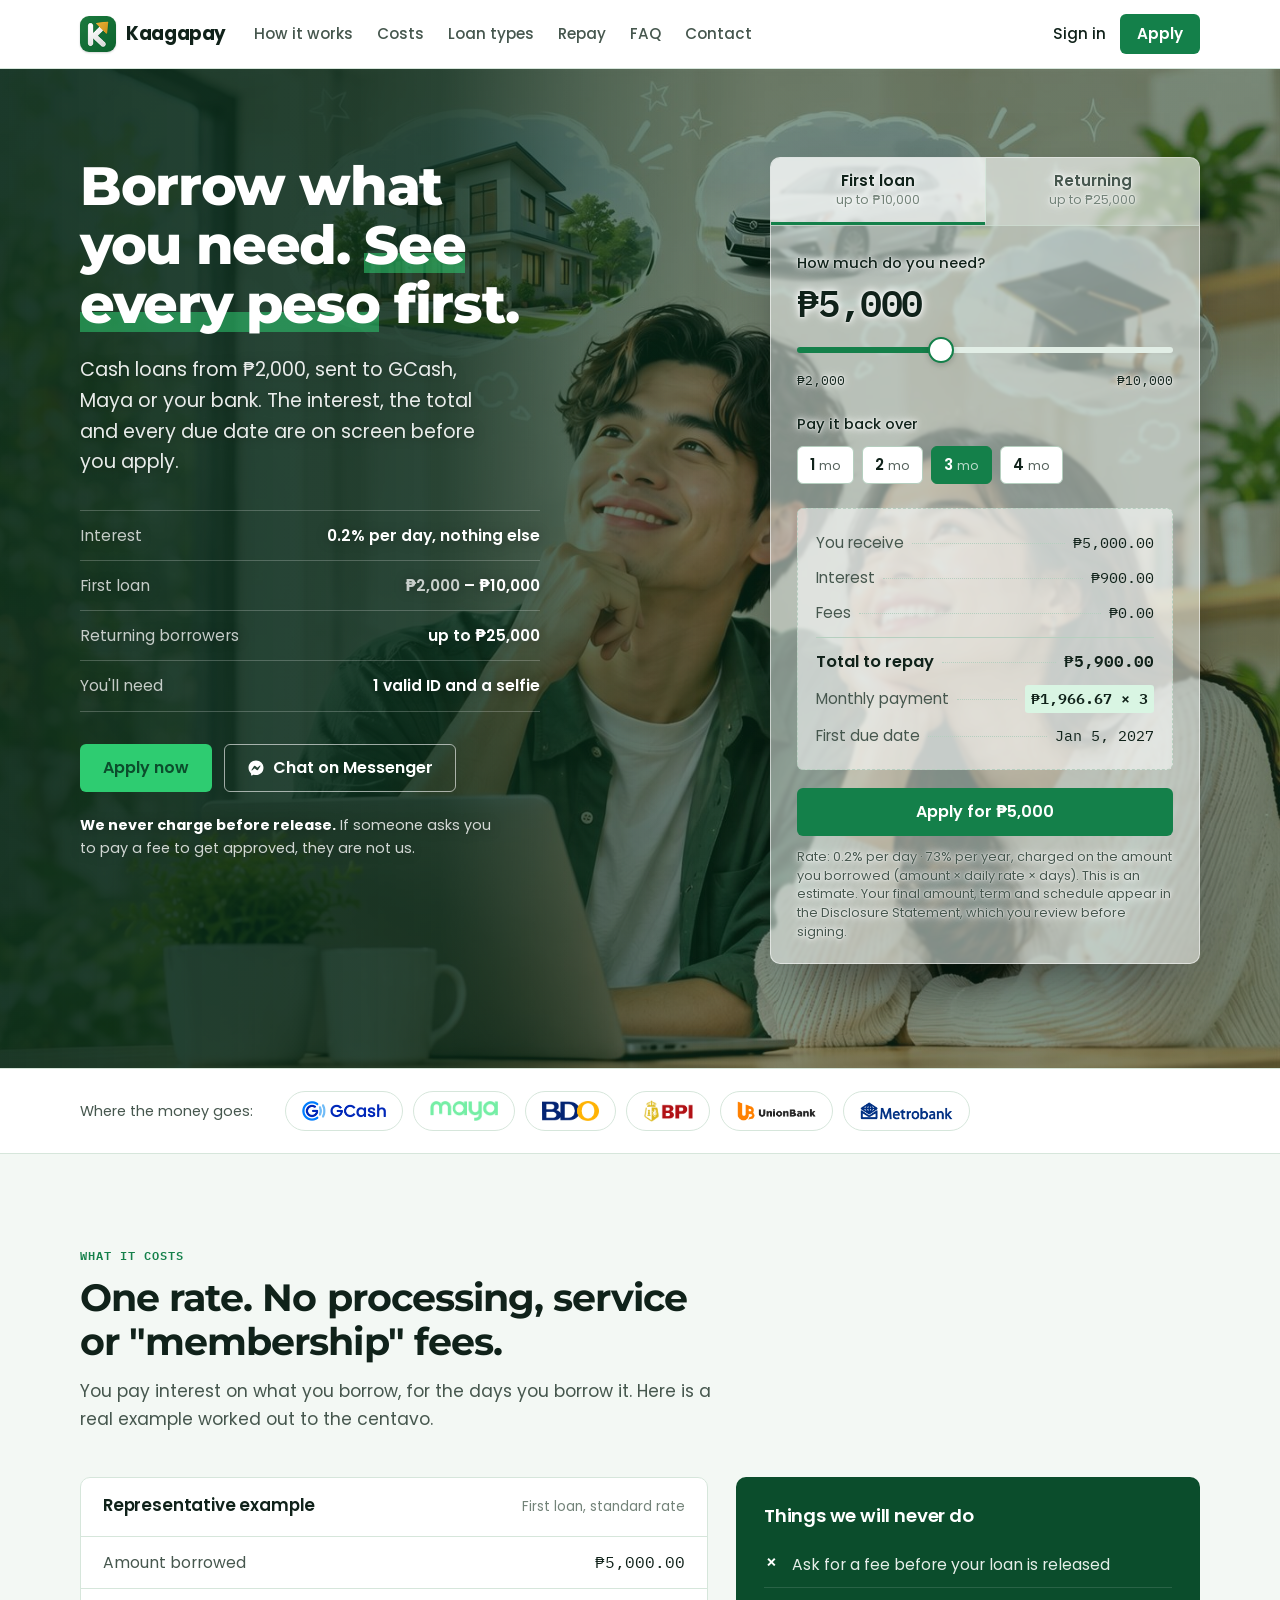
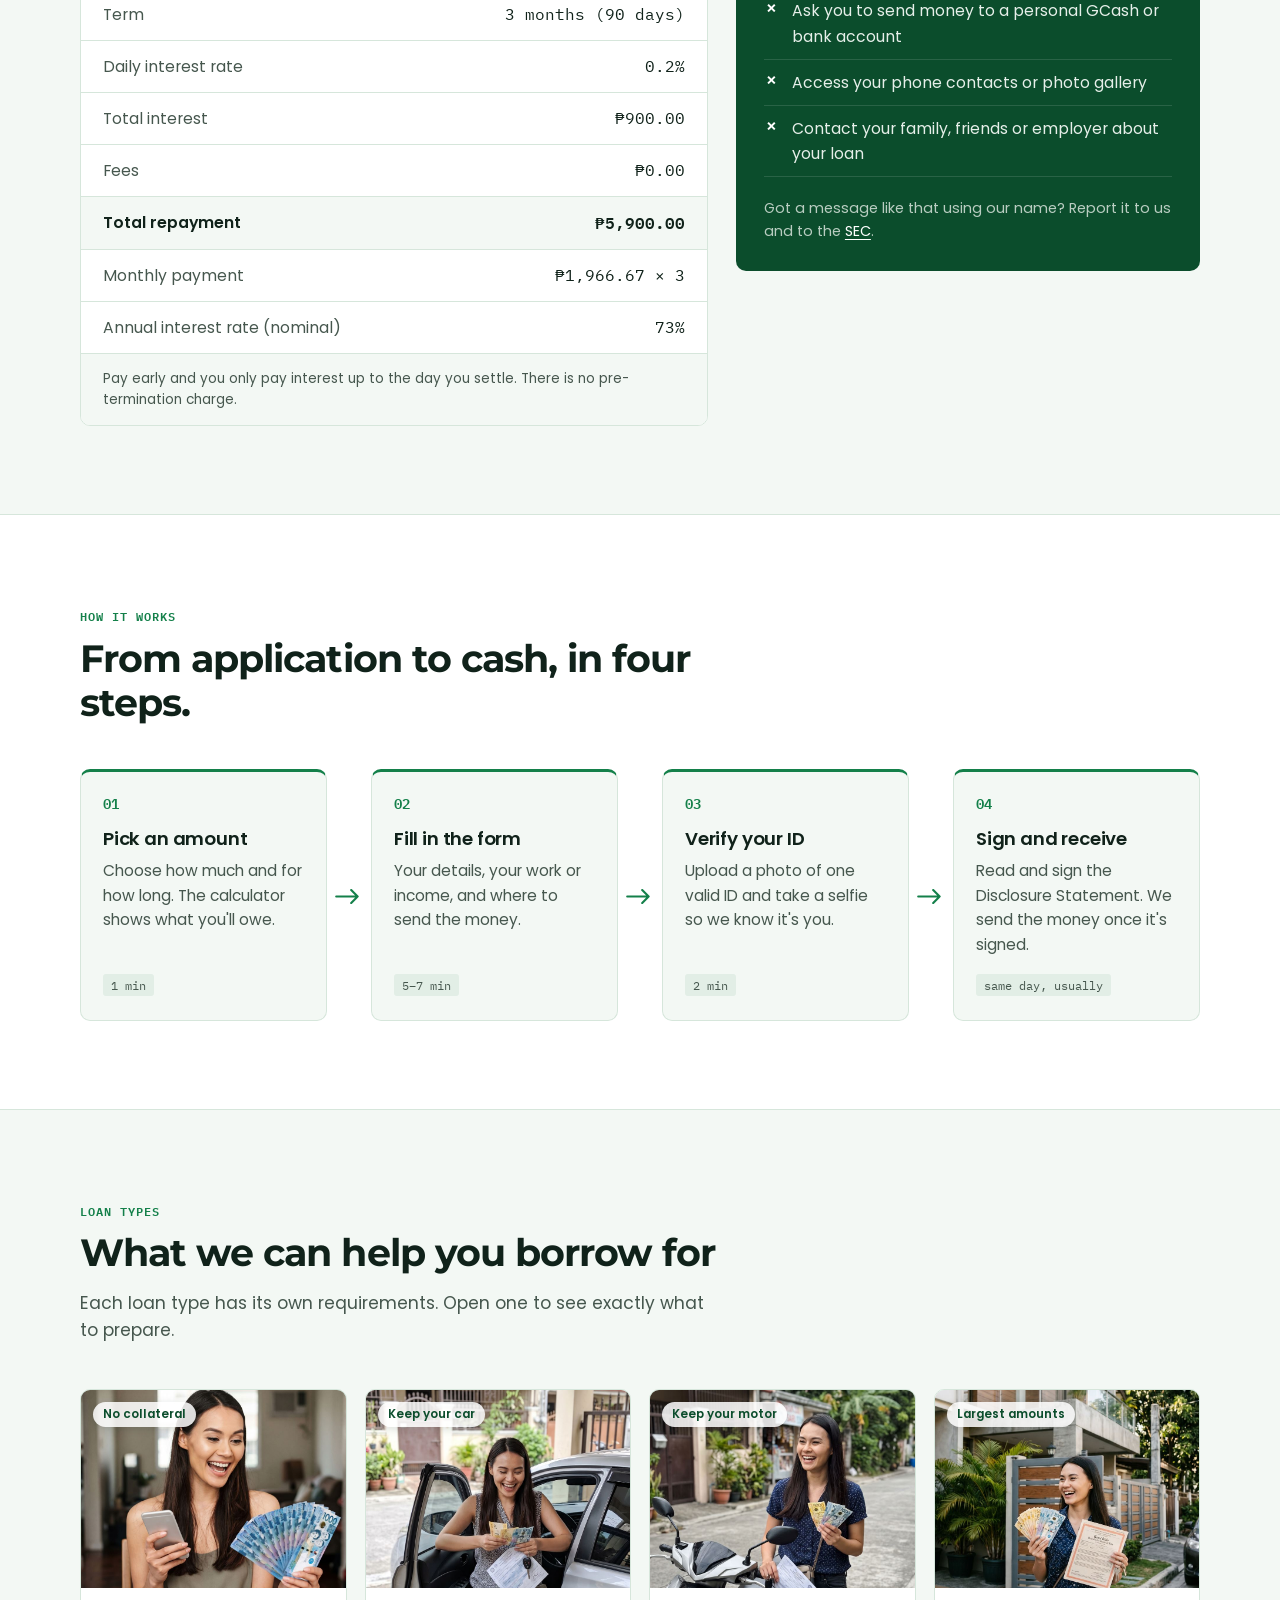
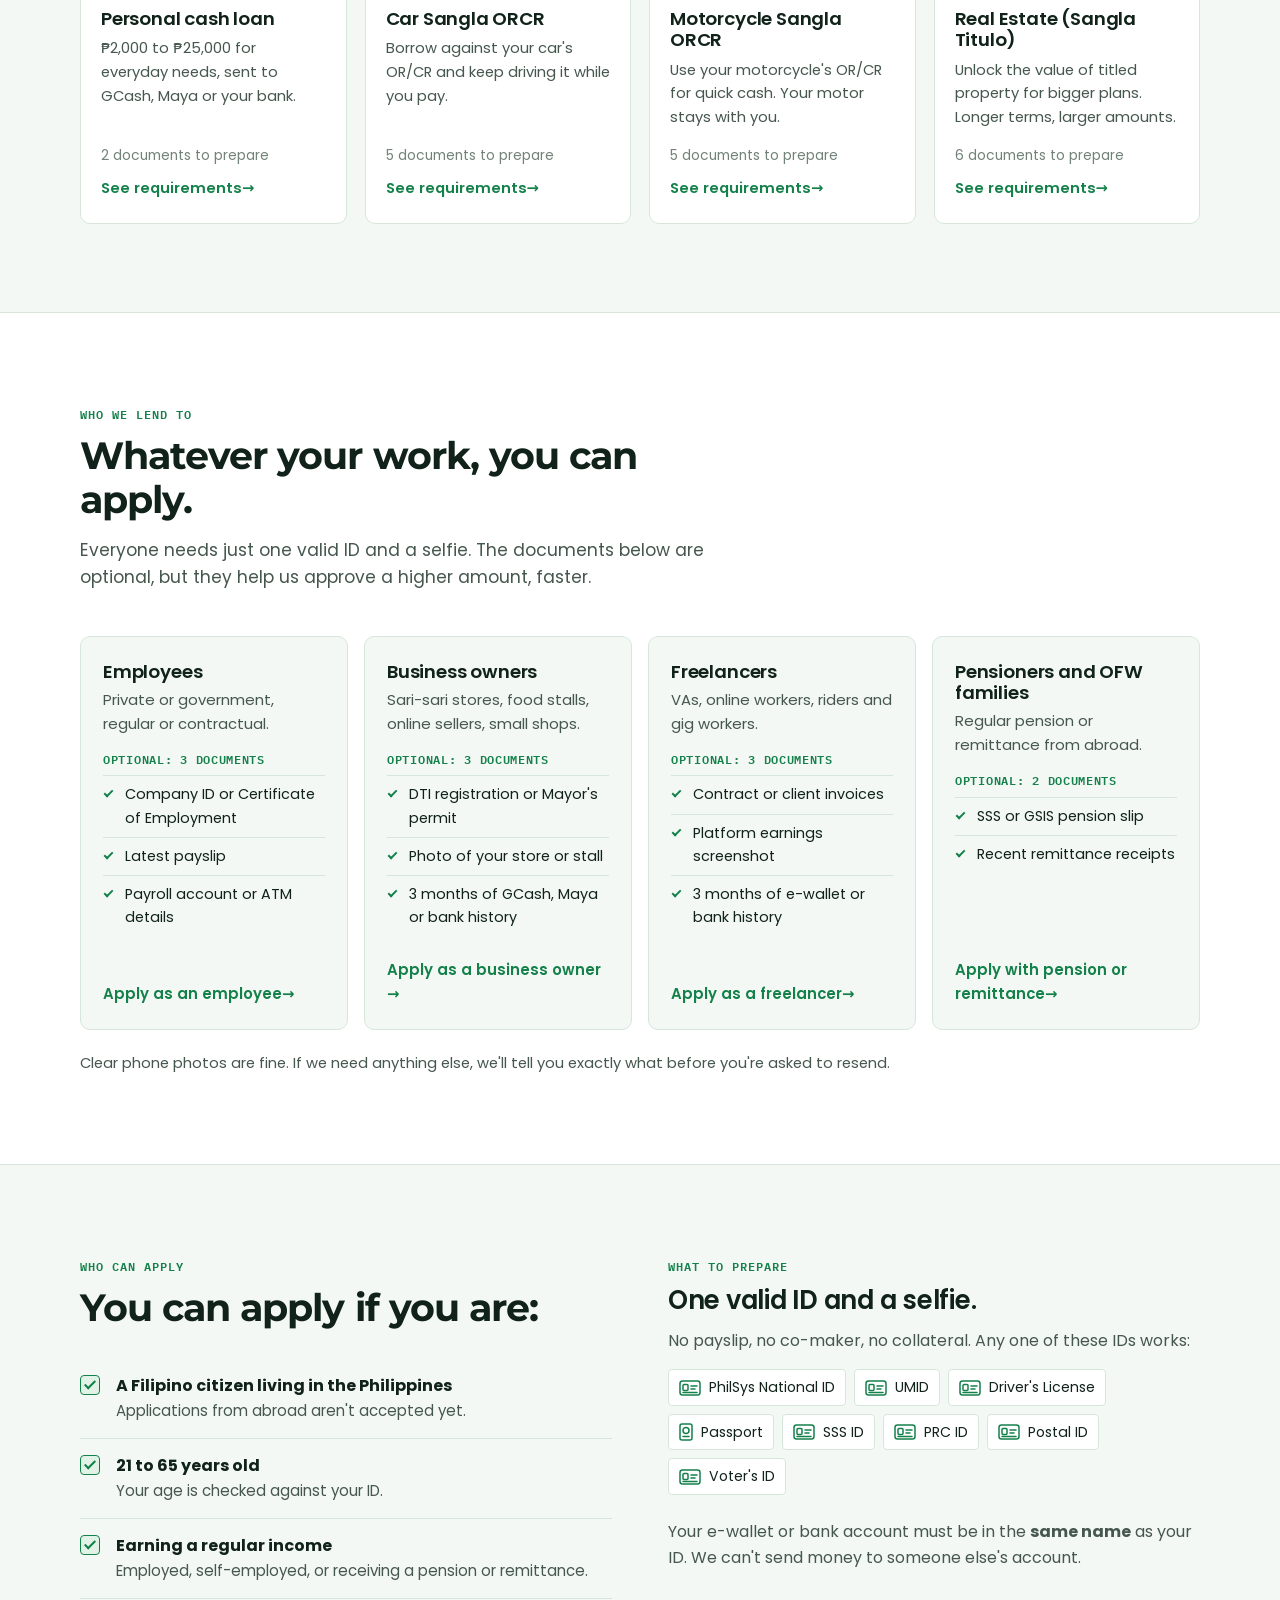
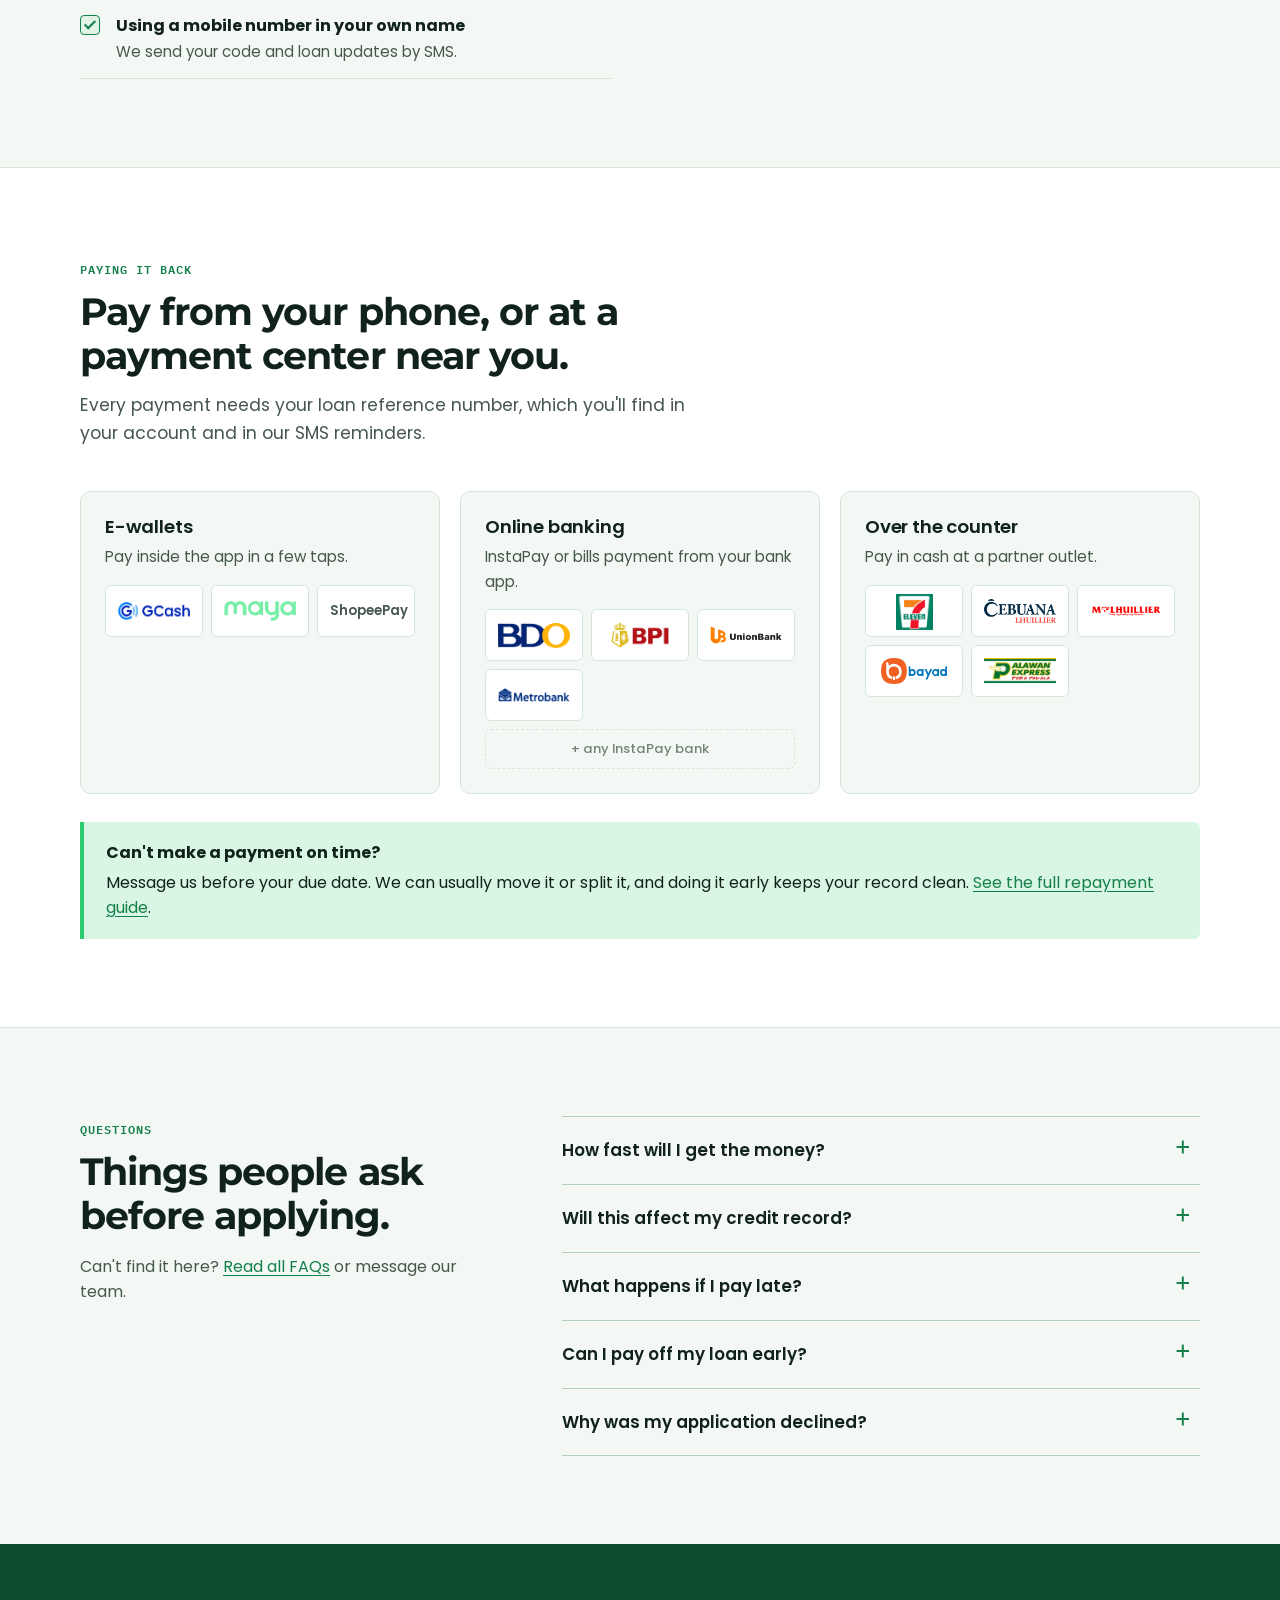
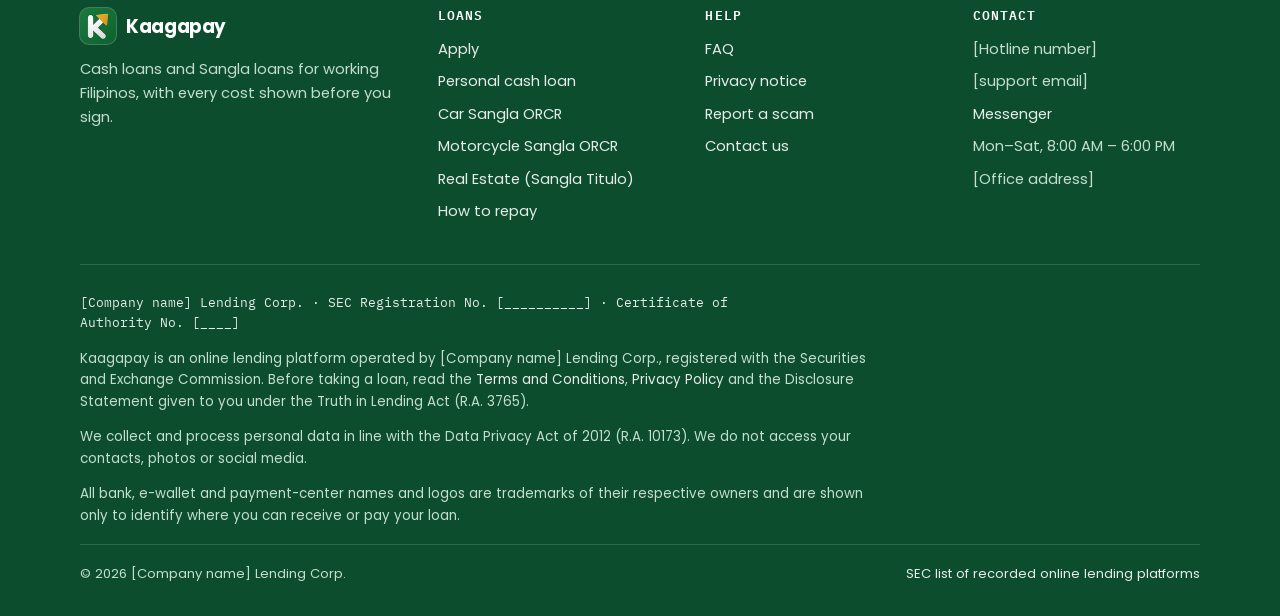
==== index.html @ e4e9c5b7 "first commit" ====
<!doctype html>
<html lang="en">
<head>
  <meta charset="utf-8">
  <meta name="viewport" content="width=device-width, initial-scale=1">
  <title>Kaagapay — Cash loans from ₱2,000, costs shown upfront</title>
  <meta name="description" content="Borrow ₱2,000 to ₱25,000 online and receive it in GCash, Maya or your bank. See the full interest, total and due dates before you apply. No upfront fees.">
  <link rel="icon" type="image/png" href="assets/img/logos/logo-64.png">
  <link rel="apple-touch-icon" href="assets/img/logos/logo-192.png">
  <link rel="preconnect" href="https://fonts.googleapis.com">
  <link rel="preconnect" href="https://fonts.gstatic.com" crossorigin>
  <link href="https://fonts.googleapis.com/css2?family=IBM+Plex+Mono:wght@400;600&family=Montserrat:wght@600;700;800&family=Poppins:wght@400;500;600&display=swap" rel="stylesheet">
  <link rel="stylesheet" href="assets/css/style.css">
</head>
<body>
<a class="skip" href="#main">Skip to content</a>

<header class="site-header">
  <div class="wrap">
    <a class="brand" href="index.html" aria-label="Kaagapay home">
      <img class="brand-mark" src="assets/img/logos/logo-64.png" alt="" width="32" height="32">
      <span class="brand-name">Kaagapay</span>
    </a>
    <nav class="nav" aria-label="Main">
      <a href="#how">How it works</a>
      <a href="#costs">Costs</a>
      <a href="#loan-types">Loan types</a>
      <a href="repay.html">Repay</a>
      <a href="faq.html">FAQ</a>
      <a href="contact.html">Contact</a>
    </nav>
    <div class="header-actions">
      <a class="signin" href="#">Sign in</a>
      <a class="btn btn-primary" href="apply.html">Apply</a>
    </div>
    <button class="nav-toggle" aria-expanded="false" aria-label="Open menu"><span></span></button>
  </div>
</header>

<main id="main">

  <!-- Hero: headline + calculator over the hero photo (assets/img/hero-photo.jpg) -->
  <section class="hero hero--image">
    <div class="wrap hero-grid">
      <div class="hero-intro">
        <h1 class="hero-title">Borrow what you need. <em>See every peso</em> first.</h1>
        <p class="hero-lede">Cash loans from ₱2,000, sent to GCash, Maya or your bank. The interest, the total and every due date are on screen before you apply.</p>
        <ul class="hero-facts">
          <li><span>Interest</span><span><span data-cfg="daily">0.2%</span> per day, nothing else</span></li>
          <li><span>First loan</span><span><span data-cfg="min">₱2,000</span> – <span data-cfg="maxFirst">₱10,000</span></span></li>
          <li><span>Returning borrowers</span><span>up to <span data-cfg="maxReturning">₱25,000</span></span></li>
          <li><span>You'll need</span><span>1 valid ID and a selfie</span></li>
        </ul>
        <div class="hero-ctas">
          <a class="btn btn-primary" href="apply.html">Apply now</a>
          <!-- Replace "yourpage" with your Facebook Page username -->
          <a class="btn btn-ghost btn-messenger" href="https://m.me/yourpage" target="_blank" rel="noopener">
            <svg width="18" height="18" viewBox="0 0 24 24" aria-hidden="true"><path fill="currentColor" d="M12 2C6.36 2 2 6.13 2 11.7c0 2.91 1.19 5.44 3.14 7.17.16.14.26.35.27.57l.05 1.78a.8.8 0 0 0 1.12.71l1.98-.87a.8.8 0 0 1 .53-.04c.91.25 1.88.38 2.91.38 5.64 0 10-4.13 10-9.7S17.64 2 12 2Zm6 7.46-2.94 4.66a1.5 1.5 0 0 1-2.17.4l-2.34-1.75a.6.6 0 0 0-.72 0l-3.16 2.4c-.42.32-.97-.18-.69-.63l2.94-4.66a1.5 1.5 0 0 1 2.17-.4l2.34 1.75a.6.6 0 0 0 .72 0l3.16-2.4c.42-.32.97.18.69.63Z"/></svg>
            Chat on Messenger
          </a>
        </div>
        <p class="hero-note"><strong>We never charge before release.</strong> If someone asks you to pay a fee to get approved, they are not us.</p>
      </div>

      <div class="calc" id="calc" aria-label="Loan calculator">
        <div class="calc-tabs" role="tablist">
          <button class="calc-tab" role="tab" aria-selected="true" data-product="first">First loan<small>up to ₱10,000</small></button>
          <button class="calc-tab" role="tab" aria-selected="false" data-product="returning">Returning<small>up to ₱25,000</small></button>
        </div>
        <div class="calc-body">
          <div class="calc-field">
            <label class="calc-label" for="calc-amount"><span>How much do you need?</span></label>
            <div class="calc-amount" data-out="amount">₱5,000</div>
            <input class="range" id="calc-amount" type="range" min="2000" max="10000" step="500" value="5000">
            <div class="range-ends"><span data-out="min">₱2,000</span><span data-out="max">₱10,000</span></div>
          </div>

          <div class="calc-field">
            <div class="calc-label"><span>Pay it back over</span></div>
            <div class="terms" role="group" aria-label="Loan term in months"></div>
          </div>

          <div class="receipt" aria-live="polite">
            <dl>
              <div class="receipt-row"><dt>You receive</dt><span class="leader"></span><dd data-out="receive">₱5,000.00</dd></div>
              <div class="receipt-row"><dt>Interest</dt><span class="leader"></span><dd data-out="interest">₱900.00</dd></div>
              <div class="receipt-row"><dt>Fees</dt><span class="leader"></span><dd data-out="fee">₱0.00</dd></div>
              <div class="receipt-row total"><dt>Total to repay</dt><span class="leader"></span><dd data-out="total">₱5,900.00</dd></div>
              <div class="receipt-row highlight"><dt>Monthly payment</dt><span class="leader"></span><dd data-out="installment">₱1,966.67 × 3</dd></div>
              <div class="receipt-row"><dt>First due date</dt><span class="leader"></span><dd data-out="due">—</dd></div>
            </dl>
          </div>

          <a class="btn btn-primary btn-block" href="apply.html" data-out="cta">Apply for ₱5,000</a>
          <p class="calc-fineprint">Rate: <span data-out="rate">0.2% per day</span>, charged on the amount you borrowed (amount × daily rate × days). This is an estimate. Your final amount, term and schedule appear in the Disclosure Statement, which you review before signing.</p>
        </div>
      </div>
    </div>
  </section>

  <!-- Payout channels -->
  <div class="payout">
    <div class="wrap">
      <span class="payout-label">Where the money goes:</span>
      <ul class="payout-list">
        <li class="has-logo"><img src="assets/img/logos/gcash.png" alt="GCash"></li>
        <li class="has-logo"><img src="assets/img/logos/maya.png" alt="Maya"></li>
        <li class="has-logo"><img src="assets/img/logos/bdo.png" alt="BDO"></li>
        <li class="has-logo"><img src="assets/img/logos/bpi.png" alt="BPI"></li>
        <li class="has-logo"><img src="assets/img/logos/unionbank.png" alt="UnionBank"></li>
        <li class="has-logo"><img src="assets/img/logos/metrobank.png" alt="Metrobank"></li>
      </ul>
    </div>
  </div>

  <!-- Costs -->
  <section id="costs">
    <div class="wrap">
      <div class="section-head">
        <span class="eyebrow">What it costs</span>
        <h2>One rate. No processing, service or "membership" fees.</h2>
        <p>You pay interest on what you borrow, for the days you borrow it. Here is a real example worked out to the centavo.</p>
      </div>

      <div class="cost-grid">
        <div class="example" id="example">
          <div class="example-head">
            <h3>Representative example</h3>
            <span>First loan, standard rate</span>
          </div>
          <table>
            <tbody>
              <tr><th scope="row">Amount borrowed</th><td data-ex="amount">₱5,000.00</td></tr>
              <tr><th scope="row">Term</th><td data-ex="term">3 months (90 days)</td></tr>
              <tr><th scope="row">Daily interest rate</th><td data-ex="daily">0.2%</td></tr>
              <tr><th scope="row">Total interest</th><td data-ex="interest">₱900.00</td></tr>
              <tr><th scope="row">Fees</th><td data-ex="fee">₱0.00</td></tr>
              <tr class="strong"><th scope="row">Total repayment</th><td data-ex="total">₱5,900.00</td></tr>
              <tr><th scope="row">Monthly payment</th><td data-ex="installment">₱1,966.67 × 3</td></tr>
              <tr><th scope="row">Annual interest rate (nominal)</th><td data-ex="annual">73%</td></tr>
            </tbody>
          </table>
          <div class="example-foot">Pay early and you only pay interest up to the day you settle. There is no pre-termination charge.</div>
        </div>

        <aside class="never">
          <h3>Things we will never do</h3>
          <ul>
            <li>Ask for a fee before your loan is released</li>
            <li>Ask you to send money to a personal GCash or bank account</li>
            <li>Access your phone contacts or photo gallery</li>
            <li>Contact your family, friends or employer about your loan</li>
          </ul>
          <p>Got a message like that using our name? Report it to us and to the <a href="https://www.sec.gov.ph" target="_blank" rel="noopener">SEC</a>.</p>
        </aside>
      </div>
    </div>
  </section>

  <!-- How it works -->
  <section id="how" class="band">
    <div class="wrap">
      <div class="section-head">
        <span class="eyebrow">How it works</span>
        <h2>From application to cash, in four steps.</h2>
      </div>
      <ol class="steps">
        <li>
          <span class="step-num">01</span>
          <h3>Pick an amount</h3>
          <p>Choose how much and for how long. The calculator shows what you'll owe.</p>
          <span class="step-time">1 min</span>
        </li>
        <li>
          <span class="step-num">02</span>
          <h3>Fill in the form</h3>
          <p>Your details, your work or income, and where to send the money.</p>
          <span class="step-time">5–7 min</span>
        </li>
        <li>
          <span class="step-num">03</span>
          <h3>Verify your ID</h3>
          <p>Upload a photo of one valid ID and take a selfie so we know it's you.</p>
          <span class="step-time">2 min</span>
        </li>
        <li>
          <span class="step-num">04</span>
          <h3>Sign and receive</h3>
          <p>Read and sign the Disclosure Statement. We send the money once it's signed.</p>
          <span class="step-time">same day, usually</span>
        </li>
      </ol>
    </div>
  </section>

  <!-- Loan types -->
  <section id="loan-types">
    <div class="wrap">
      <div class="section-head">
        <span class="eyebrow">Loan types</span>
        <h2>What we can help you borrow for</h2>
        <p>Each loan type has its own requirements. Open one to see exactly what to prepare.</p>
      </div>
      <div class="loan-types">
        <a class="loan-type" href="personal-loan.html">
          <div class="loan-type-art">
            <span class="loan-type-badge">No collateral</span>
            <img src="assets/img/loans/personal.jpg" alt="Woman smiling at a fan of peso bills while holding her phone" loading="lazy" width="900" height="1117">
          </div>
          <div class="loan-type-body">
            <h3>Personal cash loan</h3>
            <p>₱2,000 to ₱25,000 for everyday needs, sent to GCash, Maya or your bank.</p>
            <span class="loan-type-docs">2 documents to prepare</span>
            <span class="loan-type-link">See requirements</span>
          </div>
        </a>
        <a class="loan-type" href="car-sangla-orcr.html">
          <div class="loan-type-art">
            <span class="loan-type-badge">Keep your car</span>
            <img src="assets/img/loans/car.jpg" alt="Woman holding cash, car keys and OR/CR beside her car" loading="lazy" width="900" height="1205">
          </div>
          <div class="loan-type-body">
            <h3>Car Sangla ORCR</h3>
            <p>Borrow against your car's OR/CR and keep driving it while you pay.</p>
            <span class="loan-type-docs">5 documents to prepare</span>
            <span class="loan-type-link">See requirements</span>
          </div>
        </a>
        <a class="loan-type" href="motorcycle-sangla-orcr.html">
          <div class="loan-type-art">
            <span class="loan-type-badge">Keep your motor</span>
            <img src="assets/img/loans/motorcycle.jpg" alt="Woman holding cash and OR/CR beside her motorcycle" loading="lazy" width="900" height="1205">
          </div>
          <div class="loan-type-body">
            <h3>Motorcycle Sangla ORCR</h3>
            <p>Use your motorcycle's OR/CR for quick cash. Your motor stays with you.</p>
            <span class="loan-type-docs">5 documents to prepare</span>
            <span class="loan-type-link">See requirements</span>
          </div>
        </a>
        <a class="loan-type" href="real-estate-sangla-titulo.html">
          <div class="loan-type-art">
            <span class="loan-type-badge">Largest amounts</span>
            <img src="assets/img/loans/real-estate.jpg" alt="Woman holding cash and a land title in front of a house" loading="lazy" width="900" height="1205">
          </div>
          <div class="loan-type-body">
            <h3>Real Estate (Sangla Titulo)</h3>
            <p>Unlock the value of titled property for bigger plans. Longer terms, larger amounts.</p>
            <span class="loan-type-docs">6 documents to prepare</span>
            <span class="loan-type-link">See requirements</span>
          </div>
        </a>
      </div>
    </div>
  </section>

  <!-- Who we lend to -->
  <section id="who" class="band">
    <div class="wrap">
      <div class="section-head">
        <span class="eyebrow">Who we lend to</span>
        <h2>Whatever your work, you can apply.</h2>
        <p>Everyone needs just one valid ID and a selfie. The documents below are optional, but they help us approve a higher amount, faster.</p>
      </div>
      <div class="audience-grid">
        <article class="audience">
          <h3>Employees</h3>
          <p>Private or government, regular or contractual.</p>
          <span class="audience-count">Optional: 3 documents</span>
          <ul class="mini-check">
            <li>Company ID or Certificate of Employment</li>
            <li>Latest payslip</li>
            <li>Payroll account or ATM details</li>
          </ul>
          <a class="audience-link" href="apply.html?income=employed">Apply as an employee</a>
        </article>
        <article class="audience">
          <h3>Business owners</h3>
          <p>Sari-sari stores, food stalls, online sellers, small shops.</p>
          <span class="audience-count">Optional: 3 documents</span>
          <ul class="mini-check">
            <li>DTI registration or Mayor's permit</li>
            <li>Photo of your store or stall</li>
            <li>3 months of GCash, Maya or bank history</li>
          </ul>
          <a class="audience-link" href="apply.html?income=self-employed">Apply as a business owner</a>
        </article>
        <article class="audience">
          <h3>Freelancers</h3>
          <p>VAs, online workers, riders and gig workers.</p>
          <span class="audience-count">Optional: 3 documents</span>
          <ul class="mini-check">
            <li>Contract or client invoices</li>
            <li>Platform earnings screenshot</li>
            <li>3 months of e-wallet or bank history</li>
          </ul>
          <a class="audience-link" href="apply.html?income=freelance">Apply as a freelancer</a>
        </article>
        <article class="audience">
          <h3>Pensioners and OFW families</h3>
          <p>Regular pension or remittance from abroad.</p>
          <span class="audience-count">Optional: 2 documents</span>
          <ul class="mini-check">
            <li>SSS or GSIS pension slip</li>
            <li>Recent remittance receipts</li>
          </ul>
          <a class="audience-link" href="apply.html?income=pension">Apply with pension or remittance</a>
        </article>
      </div>
      <p class="audience-note">Clear phone photos are fine. If we need anything else, we'll tell you exactly what before you're asked to resend.</p>
    </div>
  </section>

  <!-- Requirements -->
  <section id="requirements">
    <div class="wrap req-grid">
      <div class="req-col">
        <span class="eyebrow">Who can apply</span>
        <h2>You can apply if you are:</h2>
        <ul class="checklist" style="margin-top:28px">
          <li><strong>A Filipino citizen living in the Philippines</strong><span>Applications from abroad aren't accepted yet.</span></li>
          <li><strong>21 to 65 years old</strong><span>Your age is checked against your ID.</span></li>
          <li><strong>Earning a regular income</strong><span>Employed, self-employed, or receiving a pension or remittance.</span></li>
          <li><strong>Using a mobile number in your own name</strong><span>We send your code and loan updates by SMS.</span></li>
        </ul>
      </div>
      <div class="req-col">
        <span class="eyebrow">What to prepare</span>
        <h3 style="font-size:1.6rem;margin-bottom:12px">One valid ID and a selfie.</h3>
        <p>No payslip, no co-maker, no collateral. Any one of these IDs works:</p>
        <ul class="id-list">
          <li>PhilSys National ID</li>
          <li>UMID</li>
          <li>Driver's License</li>
          <li class="is-passport">Passport</li>
          <li>SSS ID</li>
          <li>PRC ID</li>
          <li>Postal ID</li>
          <li>Voter's ID</li>
        </ul>
        <p style="margin-top:24px">Your e-wallet or bank account must be in the <strong>same name</strong> as your ID. We can't send money to someone else's account.</p>
      </div>
    </div>
  </section>

  <!-- Repayment -->
  <section id="repay" class="band">
    <div class="wrap">
      <div class="section-head">
        <span class="eyebrow">Paying it back</span>
        <h2>Pay from your phone, or at a payment center near you.</h2>
        <p>Every payment needs your loan reference number, which you'll find in your account and in our SMS reminders.</p>
      </div>
      <div class="repay-grid">
        <div class="repay-card">
          <h3>E-wallets</h3>
          <p>Pay inside the app in a few taps.</p>
          <ul class="logos">
            <li><img src="assets/img/logos/gcash.png" alt="GCash" loading="lazy"></li>
            <li><img src="assets/img/logos/maya.png" alt="Maya" loading="lazy"></li>
            <li class="is-text">ShopeePay</li>
          </ul>
        </div>
        <div class="repay-card">
          <h3>Online banking</h3>
          <p>InstaPay or bills payment from your bank app.</p>
          <ul class="logos">
            <li><img src="assets/img/logos/bdo.png" alt="BDO" loading="lazy"></li>
            <li><img src="assets/img/logos/bpi.png" alt="BPI" loading="lazy"></li>
            <li><img src="assets/img/logos/unionbank.png" alt="UnionBank" loading="lazy"></li>
            <li><img src="assets/img/logos/metrobank.png" alt="Metrobank" loading="lazy"></li>
            <li class="is-text wide">+ any InstaPay bank</li>
          </ul>
        </div>
        <div class="repay-card">
          <h3>Over the counter</h3>
          <p>Pay in cash at a partner outlet.</p>
          <ul class="logos">
            <li><img src="assets/img/logos/7eleven.png" alt="7-Eleven" loading="lazy"></li>
            <li><img src="assets/img/logos/cebuana.png" alt="Cebuana Lhuillier" loading="lazy"></li>
            <li><img src="assets/img/logos/mlhuillier.png" alt="M Lhuillier" loading="lazy"></li>
            <li><img src="assets/img/logos/bayad.svg" alt="Bayad Center" loading="lazy"></li>
            <!-- Official lockup is Palawan Pawnshop over Palawan Express; the tile shows the Palawan Express half -->
            <li><img class="crop-palawan" src="assets/img/logos/palawan.webp" alt="Palawan Express Pera Padala" loading="lazy"></li>
          </ul>
        </div>
      </div>
      <div class="callout">
        <p><strong>Can't make a payment on time?</strong> Message us before your due date. We can usually move it or split it, and doing it early keeps your record clean. <a href="repay.html">See the full repayment guide</a>.</p>
      </div>
    </div>
  </section>

  <!--
    Reviews: add this section only once you have real, consenting borrowers.
    Format that reads as credible: first name + initial, loan used, province.
    <section id="reviews">
      <div class="wrap">
        <div class="section-head"><span class="eyebrow">From borrowers</span><h2>What borrowers tell us after.</h2></div>
        <div class="audience-grid">
          <blockquote class="audience"><p>"..."</p><footer>Name I. · First loan · Province</footer></blockquote>
        </div>
      </div>
    </section>
  -->

  <!-- FAQ -->
  <section id="faq">
    <div class="wrap faq-layout">
      <div>
        <span class="eyebrow">Questions</span>
        <h2>Things people ask before applying.</h2>
        <p style="margin-top:16px;color:var(--ink-2)">Can't find it here? <a href="faq.html">Read all FAQs</a> or message our team.</p>
      </div>
      <div class="faq-list">
        <details>
          <summary>How fast will I get the money?</summary>
          <div class="answer"><p>Most complete applications get a decision the same business day. Once you sign the Disclosure Statement, the money is sent right away. E-wallet transfers usually arrive within minutes, and InstaPay bank transfers within the hour.</p></div>
        </details>
        <details>
          <summary>Will this affect my credit record?</summary>
          <div class="answer"><p>We report to the Credit Information Corporation (CIC), as lenders in the Philippines are required to. Paying on time builds your record. Late payments can hurt it.</p></div>
        </details>
        <details>
          <summary>What happens if I pay late?</summary>
          <div class="answer"><p>A late payment charge applies from the day after your due date. The exact amount is in your Disclosure Statement before you sign. If you tell us before the due date, we'll work out a new schedule with you.</p></div>
        </details>
        <details>
          <summary>Can I pay off my loan early?</summary>
          <div class="answer"><p>Yes, at any time. You only pay interest up to the day you settle, and there's no pre-termination charge.</p></div>
        </details>
        <details>
          <summary>Why was my application declined?</summary>
          <div class="answer"><p>Usually because of a blurry ID photo, a name mismatch between your ID and payout account, or income we couldn't verify. You can reapply after 30 days.</p></div>
        </details>
      </div>
    </div>
  </section>

</main>

<footer class="site-footer">
  <div class="wrap">
    <div class="footer-top">
      <div>
        <a class="brand" href="index.html">
          <img class="brand-mark" src="assets/img/logos/logo-64.png" alt="" width="32" height="32">
          <span class="brand-name">Kaagapay</span>
        </a>
        <p>Cash loans and Sangla loans for working Filipinos, with every cost shown before you sign.</p>
      </div>
      <div>
        <h4>Loans</h4>
        <ul>
          <li><a href="apply.html">Apply</a></li>
          <li><a href="personal-loan.html">Personal cash loan</a></li>
          <li><a href="car-sangla-orcr.html">Car Sangla ORCR</a></li>
          <li><a href="motorcycle-sangla-orcr.html">Motorcycle Sangla ORCR</a></li>
          <li><a href="real-estate-sangla-titulo.html">Real Estate (Sangla Titulo)</a></li>
          <li><a href="repay.html">How to repay</a></li>
        </ul>
      </div>
      <div>
        <h4>Help</h4>
        <ul>
          <li><a href="faq.html">FAQ</a></li>
          <li><a href="privacy.html">Privacy notice</a></li>
          <li><a href="contact.html#report">Report a scam</a></li>
          <li><a href="contact.html">Contact us</a></li>
        </ul>
      </div>
      <div>
        <h4>Contact</h4>
        <ul>
          <li>[Hotline number]</li>
          <li>[support email]</li>
          <li><a href="https://m.me/yourpage" target="_blank" rel="noopener">Messenger</a></li>
          <li>Mon–Sat, 8:00 AM – 6:00 PM</li>
          <li>[Office address]</li>
        </ul>
      </div>
    </div>
    <div class="footer-legal">
      <p class="reg">[Company name] Lending Corp. · SEC Registration No. [__________] · Certificate of Authority No. [____]</p>
      <p>Kaagapay is an online lending platform operated by [Company name] Lending Corp., registered with the Securities and Exchange Commission. Before taking a loan, read the <a href="#">Terms and Conditions</a>, <a href="privacy.html">Privacy Policy</a> and the Disclosure Statement given to you under the Truth in Lending Act (R.A. 3765).</p>
      <p>We collect and process personal data in line with the Data Privacy Act of 2012 (R.A. 10173). We do not access your contacts, photos or social media.</p>
      <p>All bank, e-wallet and payment-center names and logos are trademarks of their respective owners and are shown only to identify where you can receive or pay your loan.</p>
    </div>
    <div class="footer-bottom">
      <span>© <span data-year>2026</span> [Company name] Lending Corp.</span>
      <span><a href="https://www.sec.gov.ph/lending-companies-and-financing-companies-2/list-of-recorded-online-lending-platforms" target="_blank" rel="noopener">SEC list of recorded online lending platforms</a></span>
    </div>
  </div>
</footer>

<script src="assets/js/main.js"></script>
</body>
</html>
---- assets/css/style.css ----
/* ==========================================================================
   Kaagapay — base stylesheet
   Palette: green and white. White surfaces, pale green-white sections, deep green brand, one fresh green accent.
   ========================================================================== */

:root {
  --paper: #f3f8f4;
  --paper-2: #e2eee6;
  --surface: #ffffff;
  --ink: #10221a;
  --ink-2: #46574e;
  --ink-3: #738379;
  --line: #d6e6db;
  --line-2: #b5cfbf;

  --green: #14804a;
  --green-deep: #0b4d2c;
  --green-tint: #e1f3e7;
  --accent: #2ecc71;
  --accent-soft: #d9f5e3;
  --mark: #a9e8c1;
  --red: #a63a2b;

  --font: "Poppins", system-ui, -apple-system, "Segoe UI", sans-serif;
  --font-display: "Montserrat", system-ui, -apple-system, "Segoe UI", sans-serif;
  --mono: "IBM Plex Mono", ui-monospace, "Cascadia Mono", Consolas, monospace;

  --radius: 6px;
  --radius-lg: 10px;
  --wrap: 1160px;
  --gutter: 20px;
}

*,
*::before,
*::after { box-sizing: border-box; }

html { -webkit-text-size-adjust: 100%; scroll-behavior: smooth; }
@media (prefers-reduced-motion: reduce) { html { scroll-behavior: auto; } }

body {
  margin: 0;
  background: var(--paper);
  color: var(--ink);
  font-family: var(--font);
  font-size: 16px;
  line-height: 1.6;
  -webkit-font-smoothing: antialiased;
}

img, svg { display: block; max-width: 100%; }
a { color: var(--green); text-underline-offset: 3px; }
a:hover { color: var(--green-deep); }
:focus-visible { outline: 3px solid var(--accent); outline-offset: 2px; border-radius: 3px; }

h1, h2, h3, h4 { margin: 0; line-height: 1.15; font-weight: 600; }
h1, h2 { font-family: var(--font-display); font-weight: 800; letter-spacing: -0.025em; }
h1 { font-size: clamp(2.2rem, 5vw, 3.6rem); line-height: 1.08; }
h2 { font-size: clamp(1.65rem, 3.1vw, 2.4rem); font-weight: 700; line-height: 1.15; }
h3 { font-size: 1.15rem; letter-spacing: -0.01em; }
p { margin: 0 0 1em; }
.num { font-family: var(--mono); font-variant-numeric: tabular-nums; letter-spacing: -0.01em; }

.wrap { max-width: var(--wrap); margin: 0 auto; padding: 0 var(--gutter); }
.skip { position: absolute; left: -9999px; }
.skip:focus { left: 12px; top: 12px; z-index: 100; background: var(--surface); padding: 8px 12px; }

/* ---------- Buttons ---------- */
.btn {
  display: inline-flex; align-items: center; justify-content: center; gap: 8px;
  min-height: 48px; padding: 0 22px;
  border: 1.5px solid transparent; border-radius: var(--radius);
  font: 600 1rem/1 var(--font); text-decoration: none; cursor: pointer;
  transition: background-color .15s, border-color .15s, color .15s;
}
.btn-primary { background: var(--green); color: #fff; }
.btn-primary:hover { background: var(--green-deep); color: #fff; }
.btn-accent { background: #fff; color: var(--green-deep); }
.btn-accent:hover { background: var(--green-tint); color: var(--green-deep); }
.btn-ghost { border-color: var(--line-2); color: var(--ink); background: transparent; }
.btn-ghost:hover { border-color: var(--ink); color: var(--ink); }
.btn-block { width: 100%; }

/* ---------- Header ---------- */
.site-header {
  position: sticky; top: 0; z-index: 50;
  background: rgba(255, 255, 255, .94);
  backdrop-filter: saturate(1.2) blur(6px);
  border-bottom: 1px solid var(--line);
}
.site-header .wrap { display: flex; align-items: center; gap: 28px; height: 68px; }

.brand { display: inline-flex; align-items: center; gap: 10px; color: var(--ink); text-decoration: none; }
.brand:hover { color: var(--ink); }
.brand-mark {
  width: 36px; height: 36px; border-radius: 9px; flex-shrink: 0;
  display: block; object-fit: cover; background: var(--green);
  box-shadow: 0 1px 2px rgba(16, 34, 26, .18);
}
.brand-name { font-weight: 700; font-size: 1.15rem; letter-spacing: -0.02em; }
.brand-name span { color: var(--ink-3); font-weight: 500; }

.nav { display: flex; gap: 24px; margin-right: auto; }
.nav a { color: var(--ink-2); text-decoration: none; font-size: .95rem; font-weight: 500; }
.nav a:hover, .nav a[aria-current="page"] { color: var(--ink); }
.nav a[aria-current="page"] { text-decoration: underline; text-decoration-color: var(--accent); text-decoration-thickness: 2px; }

.header-actions { display: flex; align-items: center; gap: 14px; }
.header-actions .signin { color: var(--ink); font-weight: 500; font-size: .95rem; text-decoration: none; }
.header-actions .btn { min-height: 40px; padding: 0 16px; font-size: .95rem; }

.nav-toggle {
  display: none; margin-left: auto;
  width: 44px; height: 44px; border: 1px solid var(--line-2); border-radius: var(--radius);
  background: transparent; cursor: pointer; padding: 0;
}
.nav-toggle span, .nav-toggle span::before, .nav-toggle span::after {
  display: block; width: 18px; height: 2px; background: var(--ink); margin: 0 auto; position: relative; content: "";
}
.nav-toggle span::before { position: absolute; top: -6px; }
.nav-toggle span::after { position: absolute; top: 6px; }

@media (max-width: 900px) {
  .nav-toggle { display: block; }
  .nav, .header-actions { display: none; }
  .site-header.open .wrap { flex-wrap: wrap; height: auto; padding-top: 12px; padding-bottom: 16px; }
  .site-header.open .nav-toggle { margin-left: auto; }
  .site-header.open .nav { display: flex; flex-direction: column; gap: 0; width: 100%; order: 3; margin: 0; }
  .site-header.open .nav a { padding: 12px 0; border-bottom: 1px solid var(--line); font-size: 1.05rem; }
  .site-header.open .header-actions { display: flex; width: 100%; order: 4; justify-content: space-between; padding-top: 12px; }
}

/* ---------- Sections ---------- */
section { padding: 88px 0; }
section[id], [id="calc"] { scroll-margin-top: 68px; }
.section-head { max-width: 640px; margin-bottom: 44px; }
.section-head p { color: var(--ink-2); font-size: 1.08rem; margin-top: 14px; }
.eyebrow {
  display: inline-block; margin-bottom: 14px;
  font: 600 .78rem/1 var(--mono); letter-spacing: .08em; text-transform: uppercase; color: var(--green);
}
.band { background: var(--surface); border-top: 1px solid var(--line); border-bottom: 1px solid var(--line); }
@media (max-width: 700px) { section { padding: 64px 0; } }

/* ---------- Hero ---------- */
/* ---------- Hero banner (artwork with its own headline) ---------- */
.sr-only { position: absolute !important; width: 1px; height: 1px; margin: -1px; padding: 0; overflow: hidden; clip: rect(0 0 0 0); white-space: nowrap; border: 0; }
.hero-banner {
  position: relative; padding: 0; width: 100%;
  aspect-ratio: 1672 / 941; max-height: 86vh;
  background: var(--paper) url("../img/hero-section.jpg") center / cover no-repeat;
}
.hero-banner-cue {
  position: absolute; left: 50%; bottom: 28px; translate: -50% 0;
  display: inline-flex; align-items: center; gap: 8px;
  padding: 12px 20px; border-radius: 999px;
  background: rgba(255, 255, 255, .92); color: var(--green-deep);
  font-weight: 600; font-size: .95rem; text-decoration: none;
  box-shadow: 0 10px 24px -14px rgba(16, 34, 26, .55);
}
.hero-banner-cue:hover { background: #fff; color: var(--green-deep); }
.hero-banner-cue span { display: inline-block; }
@media (max-width: 640px) { .hero-banner-cue { display: none; } }

.hero { padding: 64px 0 80px; }


.hero-grid { display: grid; grid-template-columns: 1.05fr .95fr; gap: 56px; align-items: start; }

/* Hero over assets/img/hero-bg.jpg (resized from background.jpg), calculator in its usual spot.
   The photo is the full, sharp background (no blur). A light wash on the left keeps the
   headline readable over the bright window; it fades to clear before the couple. The
   calculator card is see-through so the couple and dream bubbles show through it. */
.hero--image {
  position: relative; isolation: isolate; overflow: hidden;
  background: var(--paper) url("../img/hero-bg.jpg") right center / cover no-repeat;
  padding: 88px 0 104px;
}
.hero--image::before {
  content: ""; position: absolute; inset: 0; z-index: -1;
  background:
    linear-gradient(90deg,
      rgba(243, 248, 244, .8) 0%,
      rgba(243, 248, 244, .68) calc(50% - 200px),
      rgba(243, 248, 244, .3) calc(50% - 40px),
      rgba(243, 248, 244, 0) calc(50% + 80px)),
    linear-gradient(0deg, rgba(243, 248, 244, .85) 0%, rgba(243, 248, 244, 0) 10%),
    linear-gradient(rgba(11, 77, 44, .3), rgba(11, 77, 44, .3));   /* dark green over the whole photo (30%) */
}
/* Soft white halo on the headline-side text, so it reads over the window light and plants */
.hero--image .hero-intro .hero-lede,
.hero--image .hero-intro .hero-note,
.hero--image .hero-intro .hero-facts {
  text-shadow: 0 0 2px rgba(255, 255, 255, .9), 0 0 10px rgba(255, 255, 255, .85);
}
.hero--image .hero-intro .hero-lede { color: var(--ink); }
.hero--image .hero-intro .hero-facts li span:first-child { color: var(--ink); }
.hero--image .hero-intro .hero-facts,
.hero--image .hero-intro .hero-facts li { border-color: rgba(16, 34, 26, .18); }
.hero--image .hero-intro .btn-ghost { background: rgba(255, 255, 255, .7); }
@media (min-width: 961px) {
  .hero--image .hero-grid { grid-template-columns: minmax(0, 470px) 430px; justify-content: space-between; }
}
/* Frosted calculator so the photo stays visible behind it */
.hero--image .calc {
  background: rgba(255, 255, 255, .42);
  -webkit-backdrop-filter: blur(1.5px) saturate(1.1);
          backdrop-filter: blur(1.5px) saturate(1.1);
  border-color: rgba(255, 255, 255, .7);
  box-shadow: 0 1px 0 rgba(255, 255, 255, .6) inset, 0 30px 60px -28px rgba(16, 34, 26, .55);
}
.hero--image .calc-tab { background: rgba(243, 248, 244, .35); }
.hero--image .calc-tab[aria-selected="true"] { background: rgba(255, 255, 255, .6); }
.hero--image .calc-tabs { border-bottom-color: rgba(214, 230, 219, .7); }
.hero--image .receipt { background: rgba(255, 255, 255, .62); }
/* Soft white halo keeps small text readable where it sits over busy parts of the photo */
.hero--image .calc-label, .hero--image .calc-amount, .hero--image .range-ends,
.hero--image .calc-fineprint, .hero--image .calc-tab {
  text-shadow: 0 0 2px #fff, 0 0 6px rgba(255, 255, 255, .95), 0 0 12px rgba(255, 255, 255, .8);
}
.hero--image .calc-label, .hero--image .range-ends { color: var(--ink); }
.hero--image .calc-fineprint { color: var(--ink-2); }
@media (max-width: 960px) {
  /* Phones/tablets: the photo sits on top (couple in view), content below on plain background */
  .hero.hero--image { padding: calc(64vw + 8px) 0 64px; background-image: none; }
  .hero--image::after {
    content: ""; position: absolute; z-index: -2; top: 0; left: 0; right: 0; height: 68vw;
    background: linear-gradient(rgba(11, 77, 44, .3), rgba(11, 77, 44, .3)), url("../img/hero-bg.jpg") 78% 30% / cover no-repeat;
    -webkit-mask-image: linear-gradient(180deg, #000 75%, transparent 100%);
            mask-image: linear-gradient(180deg, #000 75%, transparent 100%);
  }
  .hero--image::before { display: none; }
}
/* ---------- Dark hero ----------
   Deep green over the photo, white text, bright frosted calculator. Overrides the
   light-wash rules above. */
.hero.hero--image { background-color: var(--green-deep); }
.hero--image::before {
  background:
    linear-gradient(90deg,
      rgba(6, 38, 22, .88) 0%,
      rgba(6, 38, 22, .78) calc(50% - 200px),
      rgba(6, 38, 22, .5) calc(50% - 40px),
      rgba(6, 38, 22, .3) calc(50% + 120px)),
    linear-gradient(rgba(11, 77, 44, .3), rgba(11, 77, 44, .3));
}
.hero.hero--image .hero-title { color: #fff; }
.hero.hero--image .hero-title em { background-image: linear-gradient(transparent 62%, rgba(46, 204, 113, .55) 62%, rgba(46, 204, 113, .55) 92%, transparent 92%); }
.hero--image .hero-intro .hero-lede,
.hero--image .hero-intro .hero-note,
.hero--image .hero-intro .hero-facts { text-shadow: 0 1px 12px rgba(0, 0, 0, .35); }
.hero--image .hero-intro .hero-lede { color: rgba(255, 255, 255, .9); }
.hero--image .hero-intro .hero-facts li span:first-child { color: rgba(255, 255, 255, .75); }
.hero--image .hero-intro .hero-facts li span:last-child { color: #fff; }
.hero--image .hero-intro .hero-facts,
.hero--image .hero-intro .hero-facts li { border-color: rgba(255, 255, 255, .22); }
.hero--image .hero-intro .hero-note { color: rgba(255, 255, 255, .8); }
.hero--image .hero-intro .hero-note strong { color: #fff; }
.hero--image .hero-intro .btn-primary { background: var(--accent); color: var(--green-deep); }
.hero--image .hero-intro .btn-primary:hover { background: #fff; color: var(--green-deep); }
.hero--image .hero-intro .btn-ghost { background: transparent; color: #fff; border-color: rgba(255, 255, 255, .6); }
.hero--image .hero-intro .btn-ghost:hover { background: rgba(255, 255, 255, .12); border-color: #fff; color: #fff; }
.hero--image .hero-intro .btn-messenger svg { color: #fff; }
/* Calculator: bright frosted card so it stands out on the dark photo */
.hero--image .calc { background: rgba(255, 255, 255, .5); border-color: rgba(255, 255, 255, .55); box-shadow: 0 30px 70px -30px rgba(0, 0, 0, .7); }
.hero--image .calc-tab { background: rgba(243, 248, 244, .3); }
.hero--image .calc-tab[aria-selected="true"] { background: rgba(255, 255, 255, .6); }
.hero--image .receipt { background: rgba(255, 255, 255, .55); }
@media (max-width: 960px) {
  .hero--image::after {
    -webkit-mask-image: linear-gradient(180deg, #000 60%, transparent 100%);
            mask-image: linear-gradient(180deg, #000 60%, transparent 100%);
  }
}

.hero .hero-title { max-width: 13ch; font-size: clamp(2.1rem, 4.6vw, 3.4rem); font-weight: 800; line-height: 1.08; letter-spacing: -0.025em; }
.hero .hero-title em { font-style: normal; background: linear-gradient(transparent 62%, var(--mark) 62%, var(--mark) 92%, transparent 92%); }
.hero-lede { font-size: 1.2rem; color: var(--ink-2); max-width: 34ch; margin: 22px 0 32px; }
.hero-facts { list-style: none; padding: 0; margin: 0 0 32px; display: grid; gap: 0; max-width: 460px; border-top: 1px solid var(--line-2); }
.hero-facts li { display: flex; justify-content: space-between; gap: 16px; padding: 12px 0; border-bottom: 1px solid var(--line-2); font-size: .98rem; }
.hero-facts li span:first-child { color: var(--ink-2); }
.hero-facts li span:last-child { font-weight: 600; text-align: right; }
.hero-note { font-size: .9rem; color: var(--ink-2); max-width: 46ch; }
.hero-note strong { color: var(--ink); }

@media (max-width: 960px) {
  .hero-grid { grid-template-columns: 1fr; gap: 40px; }
  .hero { padding-top: 40px; }
}

/* ---------- Calculator ---------- */
.calc {
  background: var(--surface);
  border: 1px solid var(--line);
  border-radius: var(--radius-lg);
  box-shadow: 0 1px 0 var(--line), 0 18px 40px -24px rgba(16, 34, 26, .35);
  overflow: hidden;
}
.calc-tabs { display: grid; grid-template-columns: 1fr 1fr; border-bottom: 1px solid var(--line); }
.calc-tab {
  appearance: none; border: 0; background: var(--paper); cursor: pointer;
  padding: 14px 12px; font: 600 .95rem/1.2 var(--font); color: var(--ink-2);
  border-bottom: 3px solid transparent;
}
.calc-tab + .calc-tab { border-left: 1px solid var(--line); }
.calc-tab[aria-selected="true"] { background: var(--surface); color: var(--ink); border-bottom-color: var(--green); }
.calc-tab small { display: block; font-weight: 400; color: var(--ink-3); font-size: .8rem; margin-top: 2px; }

.calc-body { padding: 26px 26px 22px; }
.calc-label { display: flex; justify-content: space-between; align-items: baseline; margin-bottom: 10px; font-size: .92rem; color: var(--ink-2); font-weight: 500; }
.calc-amount { font: 600 2.3rem/1 var(--mono); color: var(--ink); letter-spacing: -0.03em; }

.range {
  --pct: 30%;
  -webkit-appearance: none; appearance: none;
  width: 100%; height: 28px; margin: 14px 0 4px; background: transparent; cursor: pointer;
}
.range::-webkit-slider-runnable-track {
  height: 6px; border-radius: 3px;
  background: linear-gradient(to right, var(--green) var(--pct), var(--paper-2) var(--pct));
}
.range::-moz-range-track { height: 6px; border-radius: 3px; background: var(--paper-2); }
.range::-moz-range-progress { height: 6px; border-radius: 3px; background: var(--green); }
.range::-webkit-slider-thumb {
  -webkit-appearance: none; width: 26px; height: 26px; margin-top: -10px; border-radius: 50%;
  background: var(--surface); border: 2px solid var(--green); box-shadow: 0 2px 6px rgba(0,0,0,.18);
}
.range::-moz-range-thumb {
  width: 22px; height: 22px; border-radius: 50%;
  background: var(--surface); border: 2px solid var(--green); box-shadow: 0 2px 6px rgba(0,0,0,.18);
}
.range-ends { display: flex; justify-content: space-between; font: .8rem var(--mono); color: var(--ink-3); }

.terms { display: flex; flex-wrap: wrap; gap: 8px; margin: 10px 0 0; }
.term {
  appearance: none; cursor: pointer;
  min-width: 56px; padding: 10px 12px;
  border: 1.5px solid var(--line-2); border-radius: var(--radius);
  background: var(--surface); color: var(--ink);
  font: 600 .95rem/1 var(--font);
}
.term:hover { border-color: var(--ink); }
.term[aria-pressed="true"] { background: var(--green); border-color: var(--green); color: #fff; }
.term small { font-weight: 400; opacity: .7; }

.calc-field + .calc-field { margin-top: 24px; }

/* Receipt-style breakdown */
.receipt {
  margin: 24px 0 18px; padding: 16px 18px;
  background: var(--paper); border: 1px dashed var(--line-2); border-radius: var(--radius);
}
.receipt-row { display: flex; align-items: baseline; gap: 8px; padding: 5px 0; font-size: .95rem; }
.receipt-row dt { color: var(--ink-2); white-space: nowrap; }
.receipt-row::after { content: none; }
.receipt-row .leader { flex: 1; border-bottom: 1px dotted var(--line-2); transform: translateY(-4px); min-width: 12px; }
.receipt-row dd { margin: 0; font-family: var(--mono); font-variant-numeric: tabular-nums; white-space: nowrap; }
.receipt-row.total { margin-top: 6px; padding-top: 10px; border-top: 1px solid var(--line-2); }
.receipt-row.total dt, .receipt-row.total dd { color: var(--ink); font-weight: 600; font-size: 1.02rem; }
.receipt-row.highlight dd { background: var(--accent-soft); padding: 2px 6px; border-radius: 3px; font-weight: 600; }
.receipt dl { margin: 0; }
.calc-fineprint { font-size: .8rem; color: var(--ink-3); margin: 12px 0 0; line-height: 1.45; }

/* ---------- Payout strip ---------- */
.payout { padding: 0; border-top: 1px solid var(--line); border-bottom: 1px solid var(--line); background: var(--surface); }
.payout .wrap { display: flex; flex-wrap: wrap; align-items: center; gap: 12px 32px; padding-top: 22px; padding-bottom: 22px; }
.payout-label { font-size: .9rem; color: var(--ink-2); }
.payout-list { display: flex; flex-wrap: wrap; gap: 10px; list-style: none; margin: 0; padding: 0; }
.payout-list li {
  padding: 8px 14px; border: 1px solid var(--line); border-radius: 999px;
  font-weight: 600; font-size: .92rem; background: var(--paper);
}

/* ---------- Costs ---------- */
.cost-grid { display: grid; grid-template-columns: 1.15fr .85fr; gap: 28px; align-items: start; }
.example {
  background: var(--surface); border: 1px solid var(--line); border-radius: var(--radius-lg); overflow: hidden;
}
.example-head { padding: 18px 22px; border-bottom: 1px solid var(--line); display: flex; justify-content: space-between; gap: 12px; flex-wrap: wrap; }
.example-head h3 { font-size: 1.05rem; }
.example-head span { font-size: .85rem; color: var(--ink-3); }
.example table { width: 100%; border-collapse: collapse; font-size: .98rem; }
.example th, .example td { padding: 13px 22px; text-align: left; border-bottom: 1px solid var(--line); }
.example th { font-weight: 400; color: var(--ink-2); }
.example td { text-align: right; font-family: var(--mono); font-variant-numeric: tabular-nums; }
.example tr:last-child th, .example tr:last-child td { border-bottom: 0; }
.example tr.strong th, .example tr.strong td { font-weight: 600; color: var(--ink); background: var(--paper); }
.example-foot { padding: 14px 22px; font-size: .85rem; color: var(--ink-2); background: var(--paper); border-top: 1px solid var(--line); }

.never { background: var(--green-deep); color: #e6efe9; border-radius: var(--radius-lg); padding: 28px; }
.never h3 { color: #fff; margin-bottom: 16px; }
.never ul { list-style: none; padding: 0; margin: 0 0 20px; }
.never li { padding: 10px 0 10px 28px; border-bottom: 1px solid rgba(255,255,255,.12); position: relative; font-size: .98rem; }
.never li::before { content: "×"; position: absolute; left: 2px; top: 7px; font: 600 1.15rem/1.3 var(--mono); color: #fff; }
.never p { font-size: .9rem; color: #b9cdc1; margin: 0; }
.never a { color: #fff; }

@media (max-width: 900px) { .cost-grid { grid-template-columns: 1fr; } }

/* ---------- Steps ---------- */
.steps { list-style: none; padding: 0; margin: 0; display: grid; grid-template-columns: repeat(4, 1fr); gap: 16px; }
.steps li {
  position: relative; display: flex; flex-direction: column;
  padding: 24px 22px; background: var(--paper);
  border: 1px solid var(--line); border-top: 3px solid var(--green); border-radius: var(--radius-lg);
}
.steps li p { flex: 1; }
.steps li .step-time { align-self: flex-start; }
.step-num { font: 600 .85rem/1 var(--mono); color: var(--green); display: block; margin-bottom: 18px; }
.steps h3 { margin-bottom: 10px; }
.steps p { color: var(--ink-2); font-size: .97rem; }
.step-time { display: inline-block; font: .78rem/1 var(--mono); color: var(--ink-2); background: var(--paper-2); padding: 5px 8px; border-radius: 3px; }

@media (max-width: 900px) { .steps { grid-template-columns: 1fr 1fr; } }
@media (max-width: 560px) { .steps { grid-template-columns: 1fr; gap: 12px; } }

/* ---------- Hero CTAs / Messenger ---------- */
.hero-ctas { display: flex; flex-wrap: wrap; gap: 12px; margin: 0 0 22px; }
.btn-messenger svg { color: #0a7cff; }
.cta-band .btn-messenger svg, .site-footer .btn-messenger svg { color: currentColor; }

/* ---------- Who we lend to ---------- */
.audience-grid { display: grid; grid-template-columns: repeat(4, 1fr); gap: 16px; }
.audience {
  display: flex; flex-direction: column; margin: 0;
  background: var(--paper); border: 1px solid var(--line); border-radius: var(--radius-lg); padding: 24px 22px;
}
.audience h3 { margin-bottom: 6px; }
.audience > p { color: var(--ink-2); font-size: .93rem; margin-bottom: 18px; }
.audience-count { font: 600 .74rem/1 var(--mono); text-transform: uppercase; letter-spacing: .06em; color: var(--green); margin-bottom: 10px; }
.mini-check { list-style: none; padding: 0; margin: 0 0 22px; }
.mini-check li { position: relative; padding: 7px 0 7px 22px; font-size: .9rem; border-top: 1px solid var(--line); }
.mini-check li::before {
  content: ""; position: absolute; left: 3px; top: 12px; width: 5px; height: 9px;
  border: solid var(--green); border-width: 0 2px 2px 0; transform: rotate(45deg);
}
.audience-link { margin-top: auto; font-weight: 600; font-size: .93rem; text-decoration: none; }
.audience-link::after { content: " →"; }
.audience-link:hover { text-decoration: underline; }
.audience-note { margin: 22px 0 0; color: var(--ink-2); font-size: .92rem; }
@media (max-width: 1000px) { .audience-grid { grid-template-columns: 1fr 1fr; } }
@media (max-width: 560px) { .audience-grid { grid-template-columns: 1fr; } }

/* ---------- Contact ---------- */
.contact-grid { display: grid; grid-template-columns: 1fr 1fr; gap: 40px; align-items: start; }
.channels { display: grid; gap: 12px; }
.channel {
  display: grid; grid-template-columns: 1fr auto; gap: 4px 16px; align-items: center;
  background: var(--surface); border: 1px solid var(--line); border-radius: var(--radius-lg); padding: 20px 22px;
}
.channel h3 { font-size: 1.05rem; }
.channel p { grid-column: 1; margin: 0; color: var(--ink-2); font-size: .92rem; }
.channel .btn { grid-row: 1 / span 2; grid-column: 2; min-height: 42px; padding: 0 16px; font-size: .92rem; }
.channel .value { font-family: var(--mono); font-size: .95rem; color: var(--ink); }
@media (max-width: 860px) { .contact-grid { grid-template-columns: 1fr; } }
@media (max-width: 480px) { .channel { grid-template-columns: 1fr; } .channel .btn { grid-row: auto; grid-column: 1; justify-self: start; margin-top: 10px; } }

/* ---------- Legal / prose ---------- */
.prose { max-width: 72ch; }
.prose h2 { font-size: 1.45rem; margin: 44px 0 12px; }
.prose h2:first-child { margin-top: 0; }
.prose p, .prose li { color: var(--ink-2); }
.prose ul { padding-left: 20px; margin: 0 0 1em; }
.prose li { margin-bottom: 6px; }
.prose strong { color: var(--ink); }
.prose table { width: 100%; border-collapse: collapse; margin: 8px 0 20px; font-size: .94rem; }
.prose th, .prose td { text-align: left; padding: 10px 12px; border-bottom: 1px solid var(--line); vertical-align: top; }
.prose th { color: var(--ink); font-weight: 600; background: var(--paper-2); }
.prose td { color: var(--ink-2); }
.legal-meta { font: .85rem var(--mono); color: var(--ink-3); margin-top: 16px; }

/* ---------- Apply: what happens next ---------- */
.next-steps { margin-top: 28px; }
.next-steps h3 { font-size: 1rem; margin-bottom: 16px; }
/* ---------- Apply page (single short form) ---------- */
.apply-layout { display: grid; grid-template-columns: 1.4fr .9fr; gap: 56px; align-items: start; padding-top: 64px; padding-bottom: 96px; }
.apply-head { margin-bottom: 32px; }
.apply-head h1 { font-size: clamp(2rem, 4vw, 2.8rem); max-width: 18ch; }
.apply-head p { color: var(--ink-2); font-size: 1.08rem; max-width: 52ch; margin: 14px 0 0; }
#apply-form .row-2 { gap: 18px; }
.estimate {
  margin: -4px 0 22px; padding: 12px 16px; border-radius: var(--radius);
  background: var(--accent-soft); color: var(--ink-2); font-size: .94rem;
}
.estimate strong { color: var(--ink); font-family: var(--mono); font-weight: 600; }
.estimate span { font-family: var(--mono); }
.estimate.est-in { animation: drop-in .3s var(--ease); }
.collateral { margin: 4px 0 22px; padding: 20px 20px 4px; border: 1px solid var(--line); border-radius: var(--radius-lg); background: var(--green-tint); }
.collateral legend { padding: 0 8px; margin-left: -8px; font-weight: 600; font-size: .95rem; color: var(--green-deep); }
.collateral.est-in { animation: drop-in .35s var(--ease); }
.consent.consent-box { border: 1px solid var(--line-2); border-radius: var(--radius); padding: 16px 18px; background: var(--surface); margin-top: 6px; }
.consent.consent-box.has-err { border-color: var(--red); }
.apply-submit { margin-top: 24px; }
.apply-submit p { margin: 12px 0 0; font-size: .86rem; color: var(--ink-3); }
.apply-side { position: sticky; top: 100px; margin-top: 86px; }
.side-card { background: var(--paper); border: 1px solid var(--line); border-radius: var(--radius-lg); padding: 26px; }
.side-card h2 { font-size: 1.2rem; margin-bottom: 20px; letter-spacing: -0.01em; }
.circle-steps { counter-reset: s; list-style: none; padding: 0; margin: 0; display: grid; gap: 20px; }
.circle-steps li { counter-increment: s; position: relative; padding-left: 44px; }
.circle-steps li::before {
  content: counter(s); position: absolute; left: 0; top: -1px;
  width: 28px; height: 28px; border-radius: 50%; display: grid; place-items: center;
  background: var(--green-tint); color: var(--green); font: 600 .85rem/1 var(--mono);
}
.circle-steps strong { display: block; font-size: .98rem; margin-bottom: 3px; }
.circle-steps span { color: var(--ink-2); font-size: .92rem; }
.side-note { margin: 16px 4px 0; font-size: .9rem; color: var(--ink-2); }
.done-msg.form-card h2 { margin-bottom: 10px; }
@media (max-width: 900px) {
  .apply-layout { grid-template-columns: 1fr; gap: 32px; padding-top: 40px; }
  .apply-side { position: static; margin-top: 0; }
  .apply-submit .btn { width: 100%; }
}

.hp { position: absolute !important; left: -10000px; width: 1px; height: 1px; overflow: hidden; }

/* ---------- Products ---------- */
.products { display: grid; grid-template-columns: 1fr 1fr; gap: 20px; }
.product { background: var(--surface); border: 1px solid var(--line); border-radius: var(--radius-lg); padding: 30px; display: flex; flex-direction: column; }
.product.alt { background: var(--paper); }
.product-tag { font: 600 .78rem/1 var(--mono); text-transform: uppercase; letter-spacing: .08em; color: var(--ink-3); margin-bottom: 14px; }
.product h3 { font-size: 1.5rem; margin-bottom: 8px; }
.product > p { color: var(--ink-2); }
.spec { margin: 8px 0 26px; padding: 0; list-style: none; }
.spec li { display: flex; justify-content: space-between; gap: 16px; padding: 10px 0; border-bottom: 1px solid var(--line); font-size: .97rem; }
.spec li span:first-child { color: var(--ink-2); }
.spec li span:last-child { font-weight: 600; text-align: right; }
.product .btn { margin-top: auto; align-self: flex-start; }
@media (max-width: 760px) { .products { grid-template-columns: 1fr; } .product { padding: 24px; } }

/* ---------- Loan types (home cards) ---------- */
.loan-types { display: grid; grid-template-columns: repeat(4, 1fr); gap: 18px; }
.loan-type {
  display: flex; flex-direction: column; overflow: hidden;
  background: var(--surface); border: 1px solid var(--line); border-radius: var(--radius-lg);
  color: var(--ink); text-decoration: none;
  transition: transform .3s var(--ease), box-shadow .3s var(--ease), border-color .3s var(--ease);
}
.loan-type:hover { color: var(--ink); transform: translateY(-4px); border-color: var(--line-2); box-shadow: 0 18px 32px -24px rgba(16, 34, 26, .5); }
.loan-type-art {
  position: relative; aspect-ratio: 16 / 10; display: grid; place-items: center;
  background:
    radial-gradient(circle at 78% 22%, rgba(46, 204, 113, .22), transparent 55%),
    linear-gradient(160deg, var(--green-tint), #cfe9d9);
  color: var(--green-deep);
}
.loan-type-art svg { width: 46%; height: auto; fill: none; stroke: currentColor; stroke-width: 1.6; stroke-linecap: round; stroke-linejoin: round; transition: transform .4s var(--ease); }
.loan-type-art svg text { fill: currentColor; stroke: none; font: 700 11px var(--font); }
.loan-type:hover .loan-type-art svg { transform: scale(1.06) translateY(-2px); }
.loan-type-badge {
  position: absolute; top: 12px; left: 12px;
  padding: 4px 10px; border-radius: 999px; background: rgba(255, 255, 255, .85);
  font: 600 .74rem/1.4 var(--font); color: var(--green-deep);
}
.loan-type-body { display: flex; flex-direction: column; flex: 1; padding: 20px 20px 22px; }
.loan-type-body h3 { margin-bottom: 8px; }
.loan-type-body p { color: var(--ink-2); font-size: .92rem; margin-bottom: 16px; }
.loan-type-docs { font-size: .86rem; color: var(--ink-3); margin-top: auto; }
.loan-type-link { margin-top: 10px; font-weight: 600; font-size: .92rem; color: var(--green); }
.loan-type-link::after { content: " →"; display: inline-block; transition: transform .25s var(--ease); }
.loan-type:hover .loan-type-link::after { transform: translateX(4px); }
/* Photo covers (assets/img/loans/*.jpg) */
.loan-type-art { aspect-ratio: 4 / 3; overflow: hidden; }
.loan-type-art img {
  position: absolute; inset: 0; width: 100%; height: 100%;
  object-fit: cover; object-position: 50% 22%;
  transition: transform .6s var(--ease);
}
.loan-type-art img[src*="real-estate"] { object-position: 50% 48%; }
.loan-type-art img[src*="personal"] { object-position: 50% 30%; }
.loan-type:hover .loan-type-art img { transform: scale(1.05); }
.loan-type-badge { z-index: 1; box-shadow: 0 2px 8px rgba(16, 34, 26, .15); }
.loan-head-art { aspect-ratio: 1 / 1; overflow: hidden; position: relative; }
.loan-head-art img { position: absolute; inset: 0; width: 100%; height: 100%; object-fit: cover; object-position: 50% 28%; }
.loan-head-art img[src*="real-estate"] { object-position: 50% 52%; }
@media (max-width: 860px) { .loan-head-art { aspect-ratio: 4 / 3; } }
@media (max-width: 1040px) { .loan-types { grid-template-columns: 1fr 1fr; } }
@media (max-width: 560px) { .loan-types { grid-template-columns: 1fr; } }

/* ---------- Loan type pages ---------- */
.loan-head-grid { display: grid; grid-template-columns: 1.4fr .8fr; gap: 48px; align-items: center; }
.loan-head .hero-ctas { margin: 26px 0 0; }
.loan-head-art {
  aspect-ratio: 4 / 3; border-radius: var(--radius-lg); display: grid; place-items: center;
  background:
    radial-gradient(circle at 75% 25%, rgba(46, 204, 113, .25), transparent 55%),
    linear-gradient(160deg, var(--green-tint), #cfe9d9);
  color: var(--green-deep);
}
.loan-head-art svg { width: 55%; fill: none; stroke: currentColor; stroke-width: 1.5; stroke-linecap: round; stroke-linejoin: round; }
.loan-head-art svg text { fill: currentColor; stroke: none; font: 700 11px var(--font); }
.loan-detail { display: grid; grid-template-columns: 1.3fr .9fr; gap: 48px; align-items: start; }
.loan-h2 { font-size: 1.6rem; margin-bottom: 22px; }
.doc-list { counter-reset: d; list-style: none; padding: 0; margin: 0; border-top: 1px solid var(--line-2); }
.doc-list li { counter-increment: d; position: relative; padding: 16px 0 16px 48px; border-bottom: 1px solid var(--line); }
.doc-list li::before {
  content: counter(d); position: absolute; left: 0; top: 15px;
  width: 30px; height: 30px; border-radius: 50%; display: grid; place-items: center;
  background: var(--green-tint); color: var(--green); font: 600 .85rem/1 var(--mono);
}
.doc-list strong { display: block; margin-bottom: 2px; }
.doc-list span { color: var(--ink-2); font-size: .94rem; }
.doc-note { margin-top: 16px; font-size: .9rem; color: var(--ink-2); }
.facts-card { position: sticky; top: 96px; background: var(--paper); border: 1px solid var(--line); border-radius: var(--radius-lg); padding: 26px; }
.facts-card h3 { margin-bottom: 8px; }
.facts-card .spec { margin-bottom: 16px; }
.facts-card p { font-size: .9rem; color: var(--ink-2); margin: 0; }
.why-list { list-style: none; padding: 0; margin: 22px 0 0; }
.why-list li { position: relative; padding: 8px 0 8px 26px; color: var(--ink-2); }
.why-list li::before { content: ""; position: absolute; left: 4px; top: 16px; width: 8px; height: 8px; border-radius: 50%; background: var(--green); }
@media (max-width: 860px) {
  .loan-head-grid, .loan-detail { grid-template-columns: 1fr; gap: 28px; }
  .loan-head-art { max-width: 360px; aspect-ratio: 16 / 9; }
  .facts-card { position: static; }
}

/* ---------- Requirements ---------- */
.req-grid { display: grid; grid-template-columns: 1fr 1fr; gap: 56px; }
.checklist { list-style: none; padding: 0; margin: 0; }
.checklist li { position: relative; padding: 14px 0 14px 36px; border-bottom: 1px solid var(--line); }
.checklist li::before {
  content: ""; position: absolute; left: 0; top: 16px; width: 20px; height: 20px; border-radius: 4px;
  background: var(--green-tint); border: 1.5px solid var(--green);
}
.checklist li::after {
  content: ""; position: absolute; left: 7px; top: 19px; width: 6px; height: 11px;
  border: solid var(--green); border-width: 0 2px 2px 0; transform: rotate(45deg);
}
.checklist strong { display: block; }
.checklist span { color: var(--ink-2); font-size: .94rem; }
.id-list { display: flex; flex-wrap: wrap; gap: 8px; margin: 16px 0 0; padding: 0; list-style: none; }
.id-list li { font-size: .88rem; padding: 6px 10px; background: var(--surface); border: 1px solid var(--line); border-radius: 4px; }
/* Generic ID icons (not agency seals): a card for ID cards, a booklet for the passport */
.id-list li { display: inline-flex; align-items: center; gap: 8px; }
.id-list li::before {
  content: ""; flex-shrink: 0; width: 22px; height: 16px; background: var(--green);
  -webkit-mask: url("data:image/svg+xml,%3Csvg xmlns='http://www.w3.org/2000/svg' viewBox='0 0 22 16' fill='none' stroke='black' stroke-width='1.5' stroke-linecap='round'%3E%3Crect x='1' y='1' width='20' height='14' rx='2.5'/%3E%3Crect x='4' y='4.5' width='5' height='6' rx='1'/%3E%3Cpath d='M12 6h6M12 9h4M4 12.5h14'/%3E%3C/svg%3E") no-repeat center / contain;
          mask: url("data:image/svg+xml,%3Csvg xmlns='http://www.w3.org/2000/svg' viewBox='0 0 22 16' fill='none' stroke='black' stroke-width='1.5' stroke-linecap='round'%3E%3Crect x='1' y='1' width='20' height='14' rx='2.5'/%3E%3Crect x='4' y='4.5' width='5' height='6' rx='1'/%3E%3Cpath d='M12 6h6M12 9h4M4 12.5h14'/%3E%3C/svg%3E") no-repeat center / contain;
  transition: background-color .2s, transform .25s var(--ease);
}
.id-list li.is-passport::before {
  width: 14px; height: 18px;
  -webkit-mask-image: url("data:image/svg+xml,%3Csvg xmlns='http://www.w3.org/2000/svg' viewBox='0 0 14 18' fill='none' stroke='black' stroke-width='1.5' stroke-linecap='round'%3E%3Crect x='1' y='1' width='12' height='16' rx='2'/%3E%3Ccircle cx='7' cy='7.5' r='3'/%3E%3Cpath d='M4 13.5h6'/%3E%3C/svg%3E");
          mask-image: url("data:image/svg+xml,%3Csvg xmlns='http://www.w3.org/2000/svg' viewBox='0 0 14 18' fill='none' stroke='black' stroke-width='1.5' stroke-linecap='round'%3E%3Crect x='1' y='1' width='12' height='16' rx='2'/%3E%3Ccircle cx='7' cy='7.5' r='3'/%3E%3Cpath d='M4 13.5h6'/%3E%3C/svg%3E");
}
.id-list li:hover::before { transform: rotate(-6deg) scale(1.08); }
.req-col h3 { margin-bottom: 8px; }
.req-col > p { color: var(--ink-2); }
@media (max-width: 860px) { .req-grid { grid-template-columns: 1fr; gap: 40px; } }

/* ---------- Repay ---------- */
.repay-grid { display: grid; grid-template-columns: repeat(3, 1fr); gap: 20px; margin-bottom: 28px; }
.repay-card { border: 1px solid var(--line); border-radius: var(--radius-lg); padding: 24px; background: var(--paper); }
.repay-card h3 { margin-bottom: 8px; }
.repay-card p { color: var(--ink-2); font-size: .95rem; }
.repay-card ul { margin: 0; padding: 0; list-style: none; display: flex; flex-wrap: wrap; gap: 6px; }
.repay-card li { font-size: .82rem; background: var(--surface); border: 1px solid var(--line); padding: 4px 8px; border-radius: 4px; }
.callout {
  display: flex; gap: 18px; align-items: flex-start;
  border-left: 4px solid var(--accent); background: var(--accent-soft);
  padding: 18px 22px; border-radius: 0 var(--radius) var(--radius) 0;
}
.callout p { margin: 0; }
.callout strong { display: block; margin-bottom: 4px; }
@media (max-width: 860px) { .repay-grid { grid-template-columns: 1fr; } }

/* Partner logo tiles */
.repay-card ul.logos { display: grid; grid-template-columns: repeat(auto-fill, minmax(96px, 1fr)); gap: 8px; }
.repay-card ul.logos li {
  display: grid; place-items: center; height: 52px; padding: 8px 12px;
  background: var(--surface); border: 1px solid var(--line); border-radius: var(--radius);
  font-size: .82rem; font-weight: 600; color: var(--ink-2); text-align: center; line-height: 1.2;
}
.repay-card ul.logos li.wide { grid-column: 1 / -1; height: 40px; font-weight: 500; color: var(--ink-3); background: transparent; border-style: dashed; }
.logos img { max-height: 26px; max-width: 100%; width: auto; height: auto; object-fit: contain; }
.logos img[src*="7eleven"] { max-height: 36px; }
.logos img.crop-palawan { width: 84px; height: 25px; max-height: none; object-fit: cover; object-position: 50% 100%; }
.payout-list li.has-logo { display: grid; place-items: center; padding: 6px 16px; background: var(--surface); }
.payout-list li.has-logo { height: 40px; min-width: 84px; }
.payout-list li.has-logo img { height: 20px; width: auto; }
.payout-list li.has-logo img[src*="bpi"] { height: 22px; }
.payout-list li.has-logo img[src*="unionbank"] { height: 20px; }
.payout-list li.has-logo img[src*="metrobank"] { height: 18px; }

/* ---------- FAQ ---------- */
.faq-layout { display: grid; grid-template-columns: .8fr 1.2fr; gap: 56px; }
.faq-list { border-top: 1px solid var(--line-2); }
.faq-list details { border-bottom: 1px solid var(--line-2); }
.faq-list summary {
  list-style: none; cursor: pointer; padding: 20px 40px 20px 0; position: relative;
  font-weight: 600; font-size: 1.05rem;
}
.faq-list summary::-webkit-details-marker { display: none; }
.faq-list summary::after {
  content: "+"; position: absolute; right: 4px; top: 16px;
  font: 400 1.6rem/1 var(--mono); color: var(--green);
}
.faq-list details[open] summary::after { content: "–"; }
.faq-list .answer { padding: 0 0 20px; color: var(--ink-2); max-width: 62ch; }
.faq-list .answer p:last-child { margin-bottom: 0; }
.faq-group + .faq-group { margin-top: 48px; }
.faq-group { scroll-margin-top: 96px; }
.toc { position: sticky; top: 96px; list-style: none; margin: 0; padding: 0; border-left: 2px solid var(--line-2); }
.toc a { display: block; padding: 10px 0 10px 18px; margin-left: -2px; border-left: 2px solid transparent; color: var(--ink-2); text-decoration: none; font-weight: 500; }
.toc a:hover { color: var(--ink); border-left-color: var(--green); }
@media (max-width: 860px) {
  .toc { position: static; display: flex; flex-wrap: wrap; gap: 8px; border: 0; }
  .toc a { margin: 0; padding: 8px 12px; border: 1px solid var(--line-2); border-radius: 999px; font-size: .9rem; }
}
.faq-group h2 { font-size: 1.4rem; margin-bottom: 14px; }
@media (max-width: 860px) { .faq-layout { grid-template-columns: 1fr; gap: 24px; } }

/* ---------- Closing CTA ---------- */
.cta-band { background: var(--green); color: #fff; padding: 72px 0; }
.cta-band .wrap { display: flex; flex-wrap: wrap; align-items: center; justify-content: space-between; gap: 28px; }
.cta-band h2 { color: #fff; max-width: 20ch; }
.cta-band p { color: #cfe0d6; margin: 12px 0 0; max-width: 48ch; }
.cta-band .btn-ghost { color: #fff; border-color: rgba(255,255,255,.5); }
.cta-band .btn-ghost:hover { border-color: #fff; color: #fff; }
.cta-actions { display: flex; gap: 12px; flex-wrap: wrap; }

/* ---------- Footer ---------- */
.site-footer { background: var(--green-deep); color: #c5ddcf; font-size: .92rem; padding: 64px 0 32px; }
.site-footer a { color: #e7ece9; text-decoration: none; }
.site-footer a:hover { color: #fff; text-decoration: underline; }
.footer-top { display: grid; grid-template-columns: 1.4fr 1fr 1fr 1fr; gap: 40px; padding-bottom: 40px; border-bottom: 1px solid rgba(255,255,255,.14); }
.footer-top h4 { color: #fff; font-size: .82rem; font-family: var(--mono); letter-spacing: .08em; text-transform: uppercase; font-weight: 600; margin-bottom: 14px; }
.footer-top ul { list-style: none; padding: 0; margin: 0; display: grid; gap: 9px; }
.site-footer .brand { color: #fff; margin-bottom: 14px; }
.site-footer .brand-mark { box-shadow: 0 0 0 1px rgba(255, 255, 255, .25); }
.footer-legal { padding-top: 28px; display: grid; gap: 14px; font-size: .84rem; line-height: 1.6; }
.footer-legal p { margin: 0; max-width: 90ch; }
.footer-legal .reg { color: #e7ece9; font-family: var(--mono); font-size: .8rem; }
.footer-bottom { display: flex; flex-wrap: wrap; justify-content: space-between; gap: 12px; margin-top: 18px; padding-top: 18px; border-top: 1px solid rgba(255,255,255,.14); font-size: .82rem; }
@media (max-width: 860px) { .footer-top { grid-template-columns: 1fr 1fr; } }
@media (max-width: 520px) { .footer-top { grid-template-columns: 1fr; } }

/* ---------- Inner pages ---------- */
.page-head { padding: 56px 0 40px; border-bottom: 1px solid var(--line); }
.page-head h1 { font-size: clamp(2rem, 4.4vw, 3.1rem); max-width: 18ch; }
.page-head p { color: var(--ink-2); font-size: 1.12rem; max-width: 56ch; margin: 16px 0 0; }
.crumbs { font-size: .85rem; color: var(--ink-3); margin-bottom: 18px; }
.crumbs a { color: var(--ink-2); }

/* Tabs (repay page) */
.tablist { display: flex; flex-wrap: wrap; gap: 6px; border-bottom: 1px solid var(--line-2); margin-bottom: 32px; }
.tablist button {
  appearance: none; border: 0; background: transparent; cursor: pointer;
  padding: 14px 16px; font: 600 1rem/1 var(--font); color: var(--ink-2);
  border-bottom: 3px solid transparent; margin-bottom: -1px;
}
.tablist button[aria-selected="true"] { color: var(--ink); border-bottom-color: var(--green); }
.tabpanel[hidden] { display: none; }
.how-grid { display: grid; grid-template-columns: 1.1fr .9fr; gap: 48px; }
.numbered { counter-reset: n; list-style: none; padding: 0; margin: 0; }
.numbered li { counter-increment: n; position: relative; padding: 0 0 22px 52px; }
.numbered li::before {
  content: counter(n); position: absolute; left: 0; top: -2px;
  width: 34px; height: 34px; border-radius: 50%; border: 1.5px solid var(--ink);
  display: grid; place-items: center; font: 600 .9rem/1 var(--mono);
}
.numbered li strong { display: block; margin-bottom: 2px; }
.numbered li span { color: var(--ink-2); font-size: .96rem; }
.partner-box { background: var(--surface); border: 1px solid var(--line); border-radius: var(--radius-lg); padding: 24px; }
.partner-box h3 { font-size: 1rem; margin-bottom: 12px; }
.partner-box ul { list-style: none; padding: 0; margin: 0; columns: 2; column-gap: 20px; }
.partner-box li { padding: 6px 0; border-bottom: 1px solid var(--line); break-inside: avoid; font-size: .95rem; }
.partner-box p { font-size: .85rem; color: var(--ink-3); margin: 14px 0 0; }
@media (max-width: 860px) { .how-grid { grid-template-columns: 1fr; gap: 28px; } }

.split-2 { display: grid; grid-template-columns: 1fr 1fr; gap: 20px; }
.panel { background: var(--surface); border: 1px solid var(--line); border-radius: var(--radius-lg); padding: 26px; }
.panel h3 { margin-bottom: 8px; }
.panel p { color: var(--ink-2); font-size: .96rem; }
.panel p:last-child { margin-bottom: 0; }
@media (max-width: 760px) { .split-2 { grid-template-columns: 1fr; } }

/* ---------- Apply form ---------- */
.apply-grid { display: grid; grid-template-columns: 1fr 340px; gap: 40px; align-items: start; padding-top: 48px; padding-bottom: 96px; }
.progress { display: flex; gap: 6px; list-style: none; padding: 0; margin: 0 0 28px; }
.progress li { flex: 1; }
.progress li span { display: block; height: 4px; border-radius: 2px; background: var(--line); }
.progress li span { position: relative; overflow: hidden; }
.progress li span::after {
  content: ""; position: absolute; inset: 0; background: var(--green);
  transform: scaleX(0); transform-origin: left; transition: transform .5s var(--ease);
}
.progress li.done span::after, .progress li.current span::after { transform: scaleX(1); }
.progress li small { transition: color .3s; }
.progress li small { display: block; margin-top: 8px; font-size: .78rem; color: var(--ink-3); }
.progress li.current small { color: var(--ink); font-weight: 600; }

.form-card { background: var(--surface); border: 1px solid var(--line); border-radius: var(--radius-lg); padding: 32px; }
.form-card h2 { font-size: 1.5rem; margin-bottom: 6px; }
.form-card > fieldset > p.hint { color: var(--ink-2); margin-bottom: 24px; }
fieldset { border: 0; padding: 0; margin: 0; min-width: 0; }
fieldset[hidden] { display: none; }
.field { margin-bottom: 18px; }
.field label, .field .label { display: block; font-weight: 600; font-size: .92rem; margin-bottom: 6px; }
.field .help { display: block; font-size: .82rem; color: var(--ink-3); margin-top: 5px; }
.field input[type="text"], .field input[type="tel"], .field input[type="email"], .field input[type="date"],
.field input[type="number"], .field select {
  width: 100%; min-height: 48px; padding: 10px 14px;
  border: 1.5px solid var(--line-2); border-radius: var(--radius); background: var(--surface);
  font: 400 1rem/1.3 var(--font); color: var(--ink);
}
.field input:focus, .field select:focus { outline: none; border-color: var(--green); box-shadow: 0 0 0 3px var(--green-tint); }
.field input[aria-invalid="true"], .field select[aria-invalid="true"] { border-color: var(--red); }
.field .err { display: none; color: var(--red); font-size: .84rem; margin-top: 5px; }
.field.has-err .err { display: block; }
.prefix { display: flex; }
.prefix span { display: grid; place-items: center; padding: 0 12px; border: 1.5px solid var(--line-2); border-right: 0; border-radius: var(--radius) 0 0 var(--radius); background: var(--paper); font-family: var(--mono); font-size: .95rem; }
.prefix input { border-radius: 0 var(--radius) var(--radius) 0 !important; }
.row-2 { display: grid; grid-template-columns: 1fr 1fr; gap: 14px; }
@media (max-width: 560px) { .row-2 { grid-template-columns: 1fr; } .form-card { padding: 22px; } }

.upload {
  display: block; border: 1.5px dashed var(--line-2); border-radius: var(--radius); padding: 20px;
  background: var(--paper); cursor: pointer; text-align: center; font-size: .94rem; color: var(--ink-2);
}
.upload:hover { border-color: var(--green); }
.upload input { display: block; margin: 10px auto 0; font-size: .85rem; max-width: 100%; }
.consent { display: flex; gap: 12px; align-items: flex-start; padding: 12px 0; border-bottom: 1px solid var(--line); font-size: .93rem; }
.consent input { width: 20px; height: 20px; margin-top: 2px; accent-color: var(--green); flex-shrink: 0; }
.form-nav { display: flex; justify-content: space-between; gap: 12px; margin-top: 28px; padding-top: 22px; border-top: 1px solid var(--line); }
.form-nav .btn[hidden] { display: none; }
#callback-form .consent { border-bottom: 0; }
.radio-row { display: flex; flex-wrap: wrap; gap: 8px; }
.radio-row label { display: inline-flex; align-items: center; gap: 8px; padding: 10px 14px; border: 1.5px solid var(--line-2); border-radius: var(--radius); font-weight: 500; cursor: pointer; margin: 0; }
.radio-row input { accent-color: var(--green); }
.radio-row label:has(input:checked) { border-color: var(--green); background: var(--green-tint); }

.summary-card { position: sticky; top: 92px; background: var(--surface); border: 1px solid var(--line); border-radius: var(--radius-lg); overflow: hidden; }
.summary-card header { padding: 18px 22px; border-bottom: 1px solid var(--line); }
.summary-card header h3 { font-size: 1rem; }
.summary-card .receipt { margin: 0; border: 0; border-radius: 0; padding: 16px 22px; }
.summary-card footer { padding: 14px 22px; border-top: 1px solid var(--line); font-size: .84rem; color: var(--ink-2); }
.done-msg { text-align: left; }
.done-msg .btn { margin-top: 12px; }
@media (max-width: 920px) { .apply-grid { grid-template-columns: 1fr; } .summary-card { position: static; order: -1; } }

/* ==========================================================================
   Motion
   Short, quiet transitions with one easing curve everywhere. Everything is
   switched off for people who set "reduce motion" on their device.
   ========================================================================== */

:root {
  --ease: cubic-bezier(.22, .8, .24, 1);
  interpolate-size: allow-keywords;   /* lets <details> animate to height:auto */
}

@keyframes rise      { from { opacity: 0; translate: 0 16px; } to { opacity: 1; translate: 0 0; } }
@keyframes fade-in   { from { opacity: 0; } to { opacity: 1; } }
@keyframes drop-in   { from { opacity: 0; translate: 0 -8px; } to { opacity: 1; translate: 0 0; } }
@keyframes step-fwd  { from { opacity: 0; translate: 24px 0; } to { opacity: 1; translate: 0 0; } }
@keyframes step-back { from { opacity: 0; translate: -24px 0; } to { opacity: 1; translate: 0 0; } }
@keyframes pop       { 0% { scale: 1; } 40% { scale: 1.07; } 100% { scale: 1; } }
@keyframes shake     { 0%, 100% { translate: 0 0; } 20% { translate: -6px 0; } 40% { translate: 5px 0; } 60% { translate: -3px 0; } 80% { translate: 2px 0; } }
@keyframes mark      { to { background-size: 100% 100%; } }
@keyframes chip-in   { from { opacity: 0; translate: 0 6px; } to { opacity: 1; translate: 0 0; } }

/* ---- Links & buttons ---- */
a { transition: color .2s var(--ease); }
.btn {
  transition: background-color .2s var(--ease), border-color .2s var(--ease), color .2s var(--ease),
              transform .2s var(--ease), box-shadow .2s var(--ease);
}
.btn:hover { transform: translateY(-2px); }
.btn:active { transform: translateY(0) scale(.97); transition-duration: .08s; }
.btn-primary:hover { box-shadow: 0 8px 18px -10px rgba(11, 77, 44, .7); }
.btn-accent:hover  { box-shadow: 0 8px 18px -10px rgba(0, 0, 0, .35); }
.btn-messenger svg { transition: transform .3s var(--ease); }
.btn-messenger:hover svg { transform: rotate(-12deg) scale(1.1); }

/* ---- Header ---- */
.site-header { transition: box-shadow .3s var(--ease), background-color .3s; }
.site-header.scrolled { box-shadow: 0 8px 24px -18px rgba(16, 34, 26, .55); }
.brand-mark { transition: transform .35s var(--ease); }
.brand:hover .brand-mark { transform: rotate(-8deg); }

.nav a { position: relative; transition: color .2s var(--ease); }
.nav a[aria-current="page"] { text-decoration: none; }
.nav a::after {
  content: ""; position: absolute; left: 0; right: 0; bottom: -6px; height: 2px; background: var(--accent);
  transform: scaleX(0); transform-origin: left; transition: transform .3s var(--ease);
}
.nav a:hover::after, .nav a[aria-current="page"]::after { transform: scaleX(1); }

.nav-toggle span { transition: background-color .2s; }
.nav-toggle span::before, .nav-toggle span::after { transition: top .3s var(--ease), transform .3s var(--ease); }
.nav-toggle[aria-expanded="true"] span { background: transparent; }
.nav-toggle[aria-expanded="true"] span::before { top: 0; transform: rotate(45deg); }
.nav-toggle[aria-expanded="true"] span::after  { top: 0; transform: rotate(-45deg); }

@media (max-width: 900px) {
  .nav a::after { display: none; }
  .site-header.open .nav a,
  .site-header.open .header-actions { animation: drop-in .35s var(--ease) both; }
  .site-header.open .nav a:nth-child(2) { animation-delay: .03s; }
  .site-header.open .nav a:nth-child(3) { animation-delay: .06s; }
  .site-header.open .nav a:nth-child(4) { animation-delay: .09s; }
  .site-header.open .nav a:nth-child(5) { animation-delay: .12s; }
  .site-header.open .nav a:nth-child(6) { animation-delay: .15s; }
  .site-header.open .header-actions     { animation-delay: .18s; }
}

/* ---- Hero entrance ---- */
.hero .hero-title, .hero-lede, .hero-facts, .hero-ctas, .hero-note, .hero .calc { animation: rise .8s var(--ease) both; }
.hero-lede  { animation-delay: .08s; }
.hero-facts { animation-delay: .16s; }
.hero-ctas  { animation-delay: .22s; }
.hero-note  { animation-delay: .28s; }
.hero .calc { animation-delay: .12s; }
.hero .hero-title em {
  background-repeat: no-repeat; background-size: 0% 100%;
  animation: mark .9s .55s var(--ease) forwards;
}
@keyframes bob { 0%, 100% { translate: 0 0; } 50% { translate: 0 4px; } }
.hero-banner { animation: fade-in .9s var(--ease) both; }
.hero-banner-cue { animation: rise .7s .5s var(--ease) both; transition: background-color .2s, box-shadow .2s var(--ease), transform .2s var(--ease); }
.hero-banner-cue:hover { transform: translateY(-2px); box-shadow: 0 14px 28px -14px rgba(16, 34, 26, .6); }
.hero-banner-cue span { animation: bob 1.4s ease-in-out infinite; }
.hero-facts li { transition: padding-left .25s var(--ease); }
.hero-facts li:hover { padding-left: 6px; }

/* ---- Calculator ---- */
.calc-tab { transition: background-color .25s var(--ease), color .25s var(--ease), border-color .3s var(--ease); }
.calc-tab:hover { color: var(--ink); }
.calc-body.swap { animation: fade-in .35s var(--ease); }
.term { transition: background-color .2s var(--ease), border-color .2s var(--ease), color .2s var(--ease), transform .2s var(--ease); }
.term:hover { transform: translateY(-1px); }
.term:active { transform: scale(.93); transition-duration: .08s; }
.term.chip-in { animation: chip-in .35s var(--ease) both; animation-delay: calc(var(--i, 0) * 35ms); }
.range::-webkit-slider-thumb { transition: transform .2s var(--ease), box-shadow .2s var(--ease); }
.range::-moz-range-thumb     { transition: transform .2s var(--ease), box-shadow .2s var(--ease); }
.range:hover::-webkit-slider-thumb { transform: scale(1.08); }
.range:hover::-moz-range-thumb     { transform: scale(1.08); }
.range:active::-webkit-slider-thumb { transform: scale(1.2); box-shadow: 0 0 0 8px rgba(20, 128, 74, .16), 0 2px 6px rgba(0, 0, 0, .18); }
.range:active::-moz-range-thumb     { transform: scale(1.2); box-shadow: 0 0 0 8px rgba(20, 128, 74, .16), 0 2px 6px rgba(0, 0, 0, .18); }
.receipt-row dd.pop { animation: pop .45s var(--ease); transform-origin: right center; }

/* ---- Scroll reveal (only when JS is running) ---- */
.js-anim .reveal { opacity: 0; }
.js-anim .reveal.is-in { animation: rise .7s var(--ease) both; animation-delay: calc(var(--i, 0) * 70ms); }

/* ---- Cards ---- */
.product, .audience, .repay-card, .channel, .panel, .partner-box, .example, .payout-list li, .steps li {
  transition: transform .3s var(--ease), box-shadow .3s var(--ease), border-color .3s var(--ease), background-color .3s;
}
.product:hover, .audience:hover, .repay-card:hover, .channel:hover, .panel:hover, .steps li:hover {
  transform: translateY(-4px);
  border-color: var(--line-2);
  box-shadow: 0 18px 32px -24px rgba(16, 34, 26, .5);
}
.steps li:hover { border-top-color: var(--green); }

/* Moving arrows in the gaps, connecting each step box to the next.
   Delays are staggered so the motion travels left to right like a relay. */
@keyframes nudge-x { 0%, 100% { translate: -5px 0; opacity: .35; } 50% { translate: 5px 0; opacity: 1; } }
@keyframes nudge-y { 0%, 100% { translate: 0 -4px; opacity: .35; } 50% { translate: 0 4px; opacity: 1; } }
.steps { gap: 44px; }
.steps li:last-child::after { display: none; }
.steps li::after {
  /* centred in the 44px gap to the right of the box */
  content: ""; position: absolute; top: 50%; right: -35px; margin-top: -8px; width: 26px; height: 16px;
  pointer-events: none;
  background: var(--green);
  -webkit-mask: url("data:image/svg+xml,%3Csvg xmlns='http://www.w3.org/2000/svg' viewBox='0 0 24 14'%3E%3Cpath d='M1 7h20M15 1l6 6-6 6' fill='none' stroke='black' stroke-width='2' stroke-linecap='round' stroke-linejoin='round'/%3E%3C/svg%3E") no-repeat center / contain;
          mask: url("data:image/svg+xml,%3Csvg xmlns='http://www.w3.org/2000/svg' viewBox='0 0 24 14'%3E%3Cpath d='M1 7h20M15 1l6 6-6 6' fill='none' stroke='black' stroke-width='2' stroke-linecap='round' stroke-linejoin='round'/%3E%3C/svg%3E") no-repeat center / contain;
  animation: nudge-x 1.6s ease-in-out infinite;
  transition: background-color .25s var(--ease);
}
.steps li:nth-child(2)::after { animation-delay: .2s; }
.steps li:nth-child(3)::after { animation-delay: .4s; }
.steps li:nth-child(4)::after { animation-delay: .6s; }
.steps li:hover::after { background: var(--accent); }
/* Two columns: the arrow after box 2 would point at nothing, so hide it */
@media (max-width: 900px) {
  .steps { gap: 28px 44px; }
  .steps li:nth-child(2)::after { display: none; }
}
/* One column: arrows sit in the gap below each box and point down */
@media (max-width: 560px) {
  .steps { gap: 40px; }
  .steps li:nth-child(2)::after { display: block; }
  .steps li::after {
    top: auto; right: auto; left: 50%; bottom: -29px;
    margin: 0 0 0 -13px; rotate: 90deg; animation-name: nudge-y;
  }
}
.payout-list li:hover { transform: translateY(-2px); border-color: var(--line-2); }
.audience-link::after { display: inline-block; transition: transform .25s var(--ease); }
.audience-link:hover::after { transform: translateX(4px); }
.example tbody tr th, .example tbody tr td { transition: background-color .2s; }
.example tbody tr:hover th, .example tbody tr:hover td { background: var(--paper); }
.id-list li, .repay-card li { transition: border-color .2s, background-color .2s; }
.id-list li:hover, .repay-card li:hover { border-color: var(--green); background: var(--green-tint); }
.checklist li::before { transition: background-color .25s, transform .25s var(--ease); }
.checklist li:hover::before { transform: scale(1.1); background: var(--accent-soft); }
.steps li .step-num { transition: transform .3s var(--ease); display: inline-block; }
.steps li:hover .step-num { transform: translateX(4px); }

/* ---- FAQ accordions ---- */
.faq-list summary { transition: color .2s var(--ease); }
.faq-list summary:hover { color: var(--green); }
.faq-list summary::after { width: 1em; text-align: center; transition: transform .35s var(--ease); }
.faq-list details[open] summary::after { content: "+"; transform: rotate(45deg); }
.faq-list details::details-content {
  block-size: 0; overflow: clip;
  transition: block-size .4s var(--ease), content-visibility .4s allow-discrete;
}
.faq-list details[open]::details-content { block-size: auto; }
.faq-list details[open] .answer { animation: fade-in .45s var(--ease); }

/* ---- Tabs ---- */
.tablist button { transition: color .2s var(--ease), border-color .3s var(--ease); }
.tablist button:hover { color: var(--ink); }
.tabpanel:not([hidden]) { animation: rise .45s var(--ease); }
.toc a { transition: color .2s, border-color .25s var(--ease), padding-left .25s var(--ease); }
.toc a:hover { padding-left: 24px; }
@media (max-width: 860px) { .toc a:hover { padding-left: 12px; } }

/* ---- Forms ---- */
.field input, .field select { transition: border-color .2s var(--ease), box-shadow .2s var(--ease); }
.field input:hover, .field select:hover { border-color: var(--ink-3); }
.field.shake, .consent.shake { animation: shake .4s var(--ease); }
.field.has-err .err { animation: drop-in .25s var(--ease); }
.radio-row label, .consent, .upload { transition: border-color .2s var(--ease), background-color .2s var(--ease), transform .2s var(--ease); }
.radio-row label:active { transform: scale(.97); }
.upload:hover { background: var(--green-tint); }
#apply-form fieldset[data-step]:not([hidden]) { animation: step-fwd .4s var(--ease); }
#apply-form[data-dir="back"] fieldset[data-step]:not([hidden]) { animation-name: step-back; }
.done-msg { animation: rise .55s var(--ease) both; }

/* ---- Reduced motion: keep everything, skip the movement ---- */
@media (prefers-reduced-motion: reduce) {
  *, *::before, *::after {
    animation-duration: .01ms !important;
    animation-delay: 0s !important;
    animation-iteration-count: 1 !important;
    transition-duration: .01ms !important;
  }
  .hero .hero-title em { background-size: 100% 100%; }
  .js-anim .reveal { opacity: 1; }
}
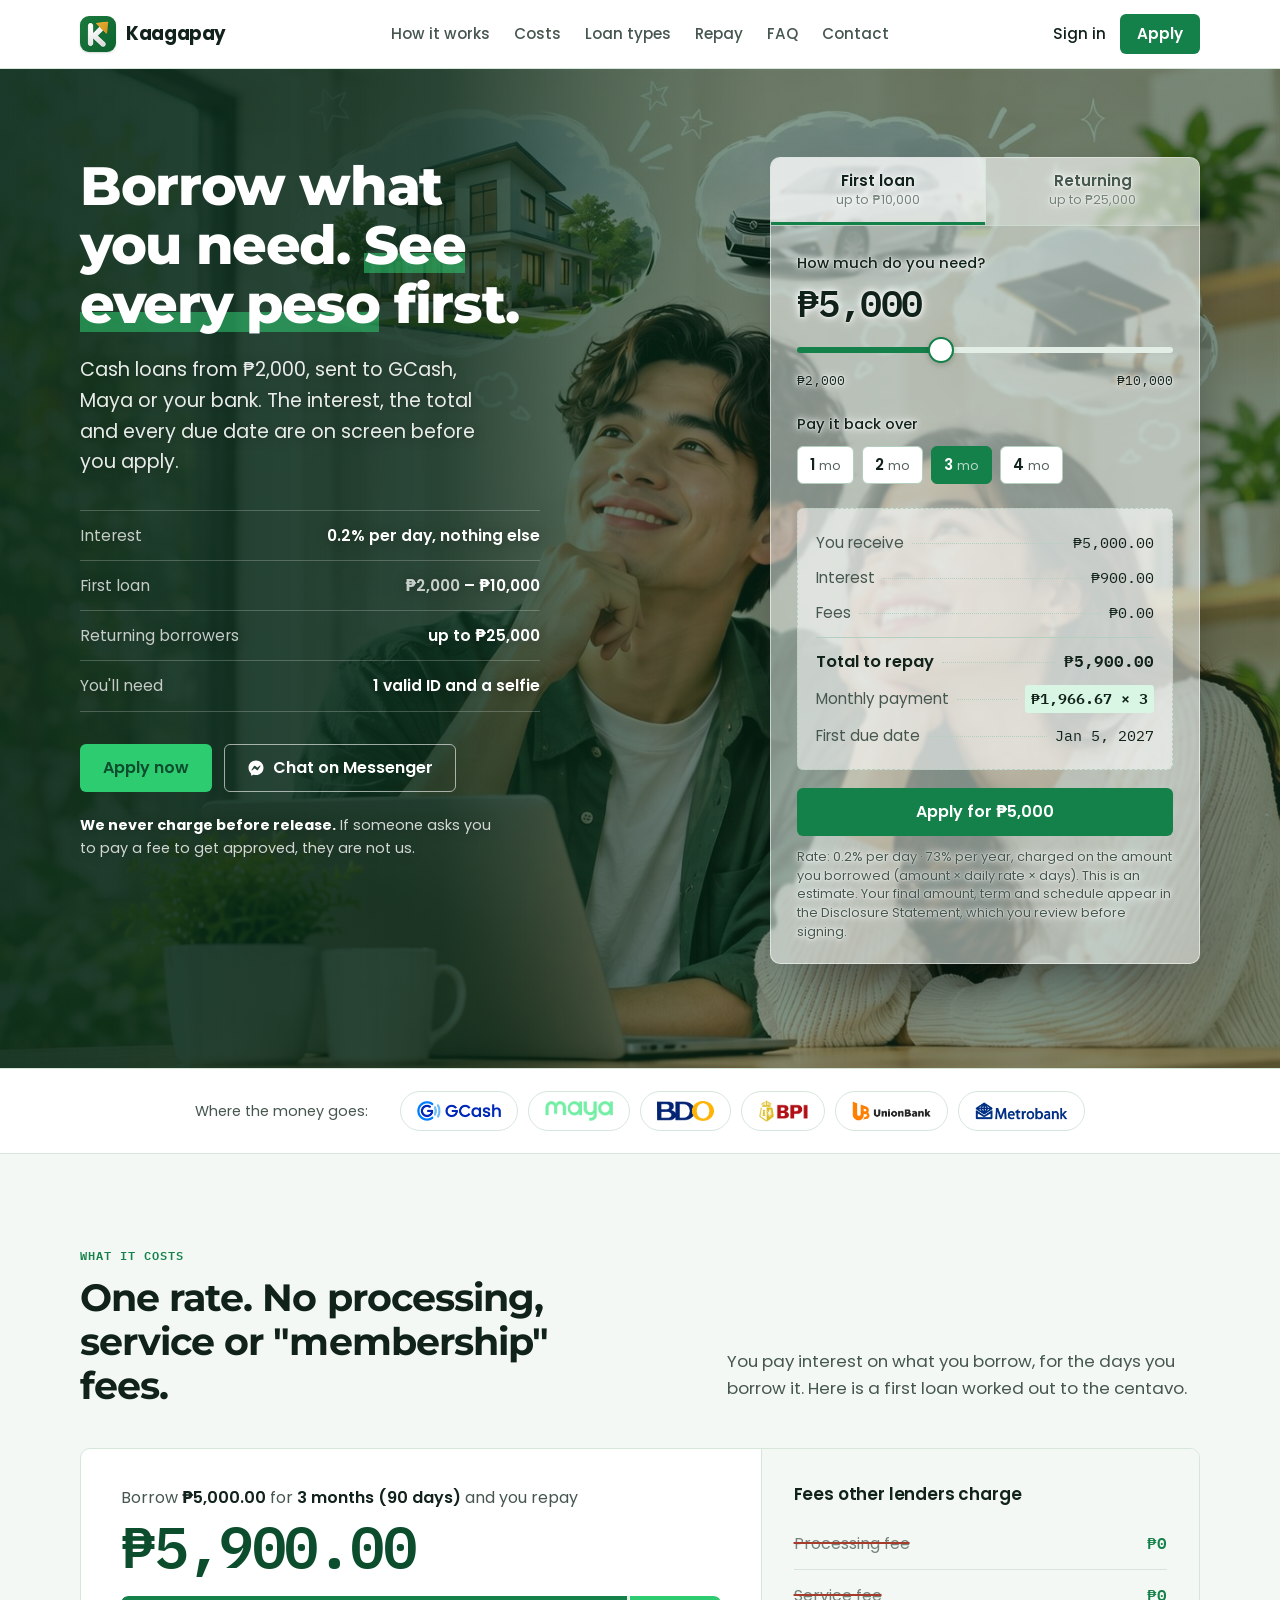
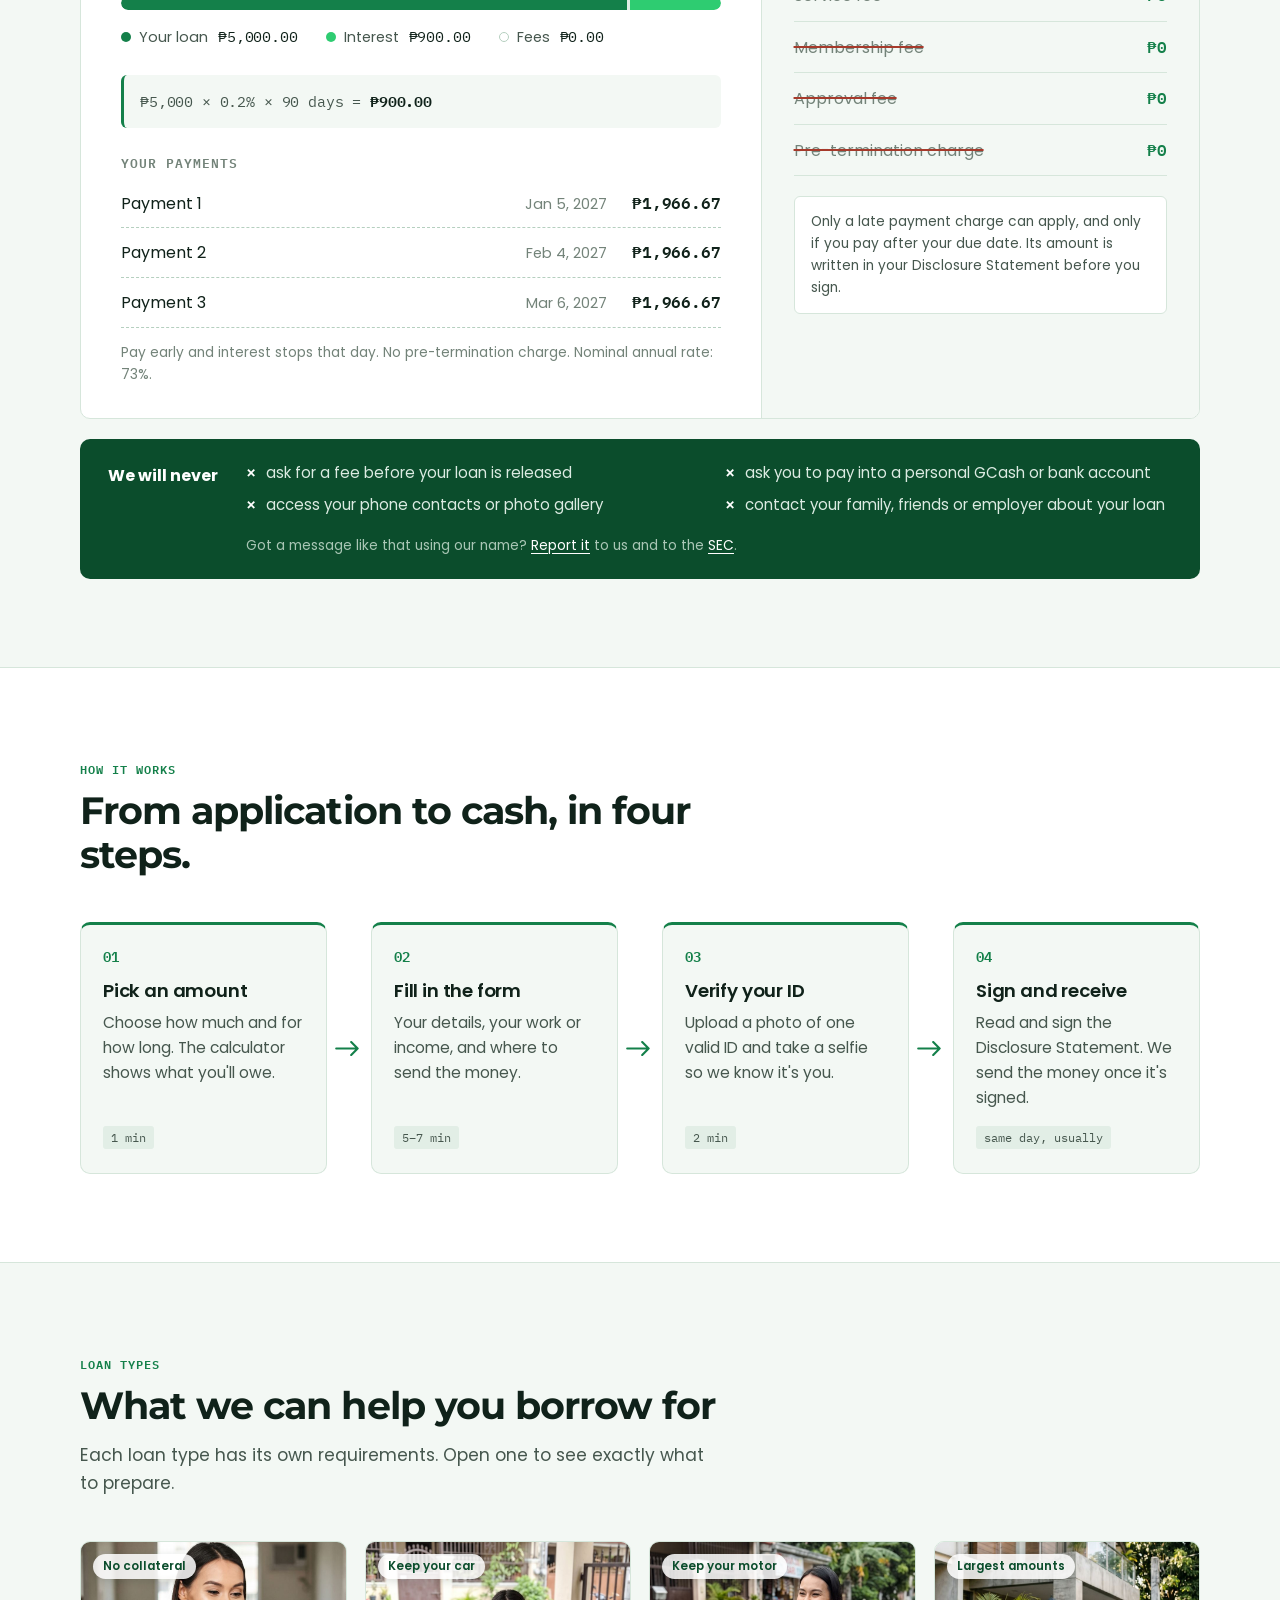
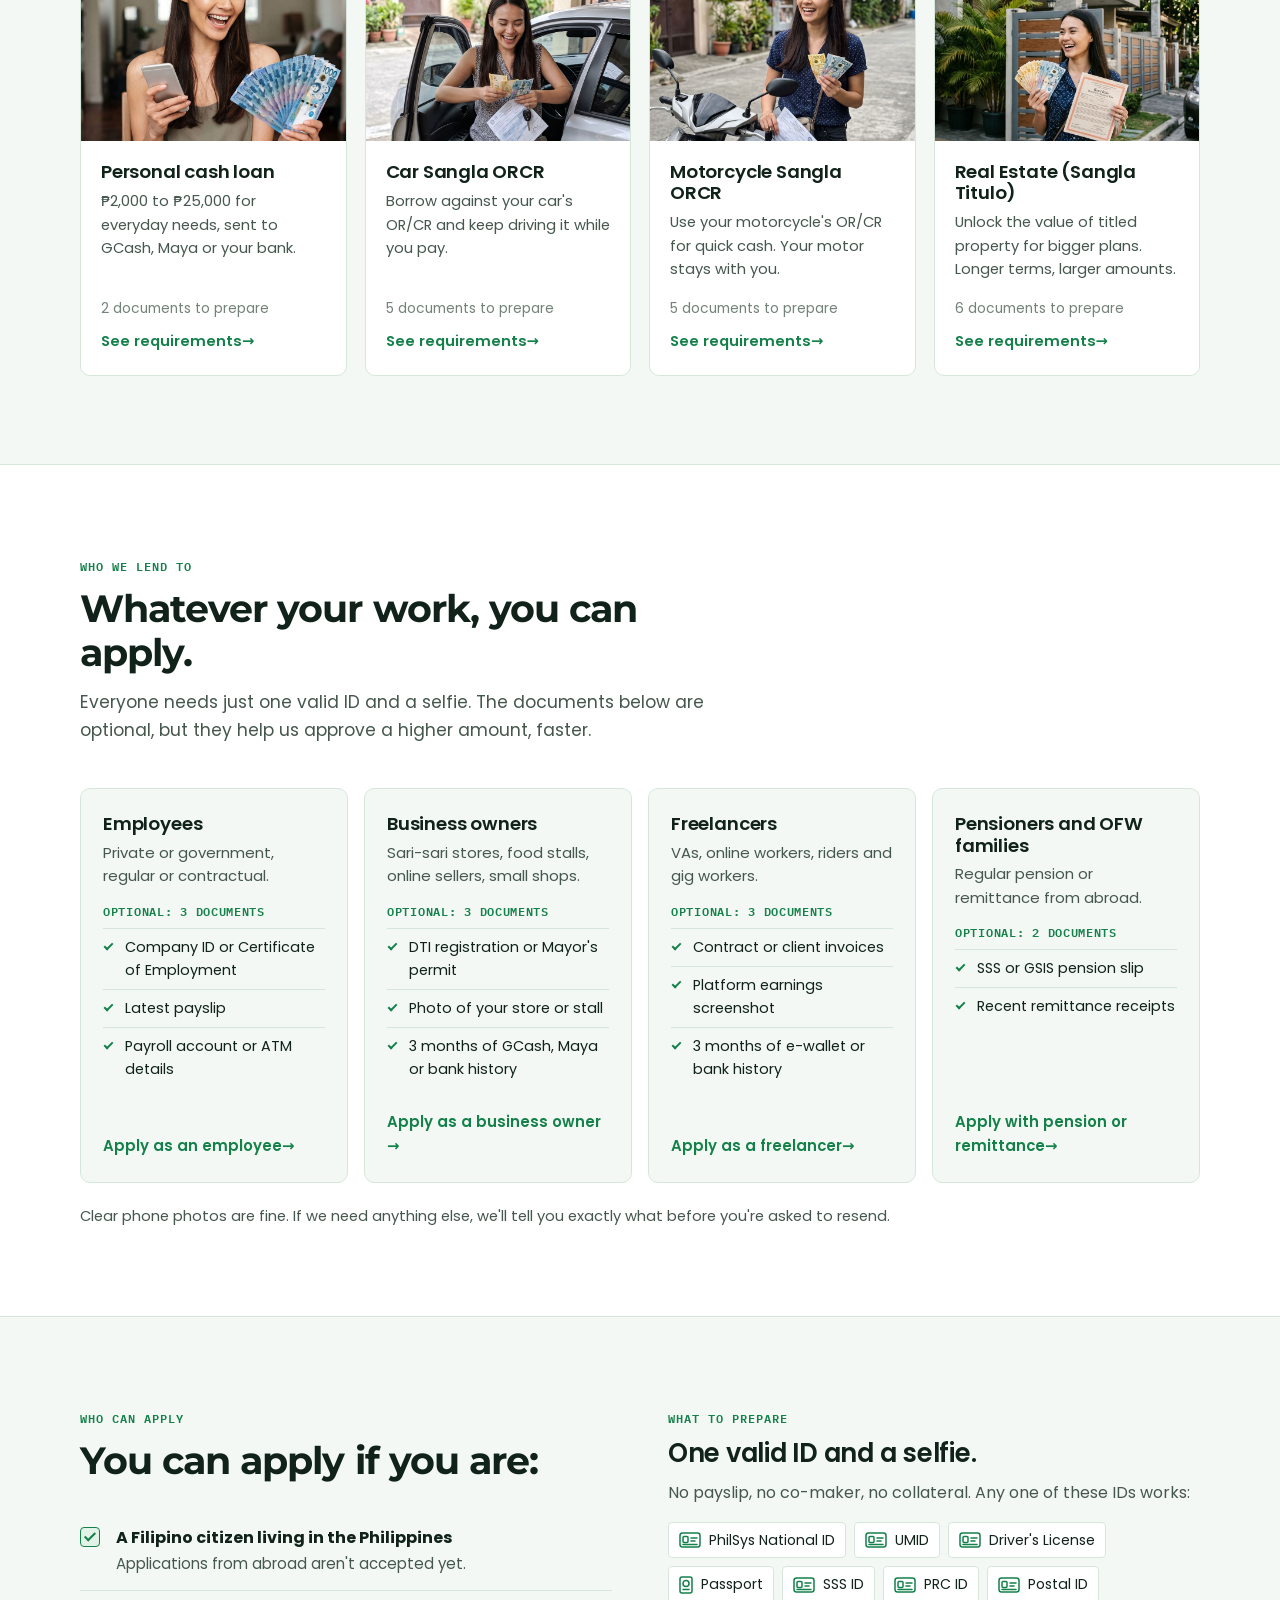
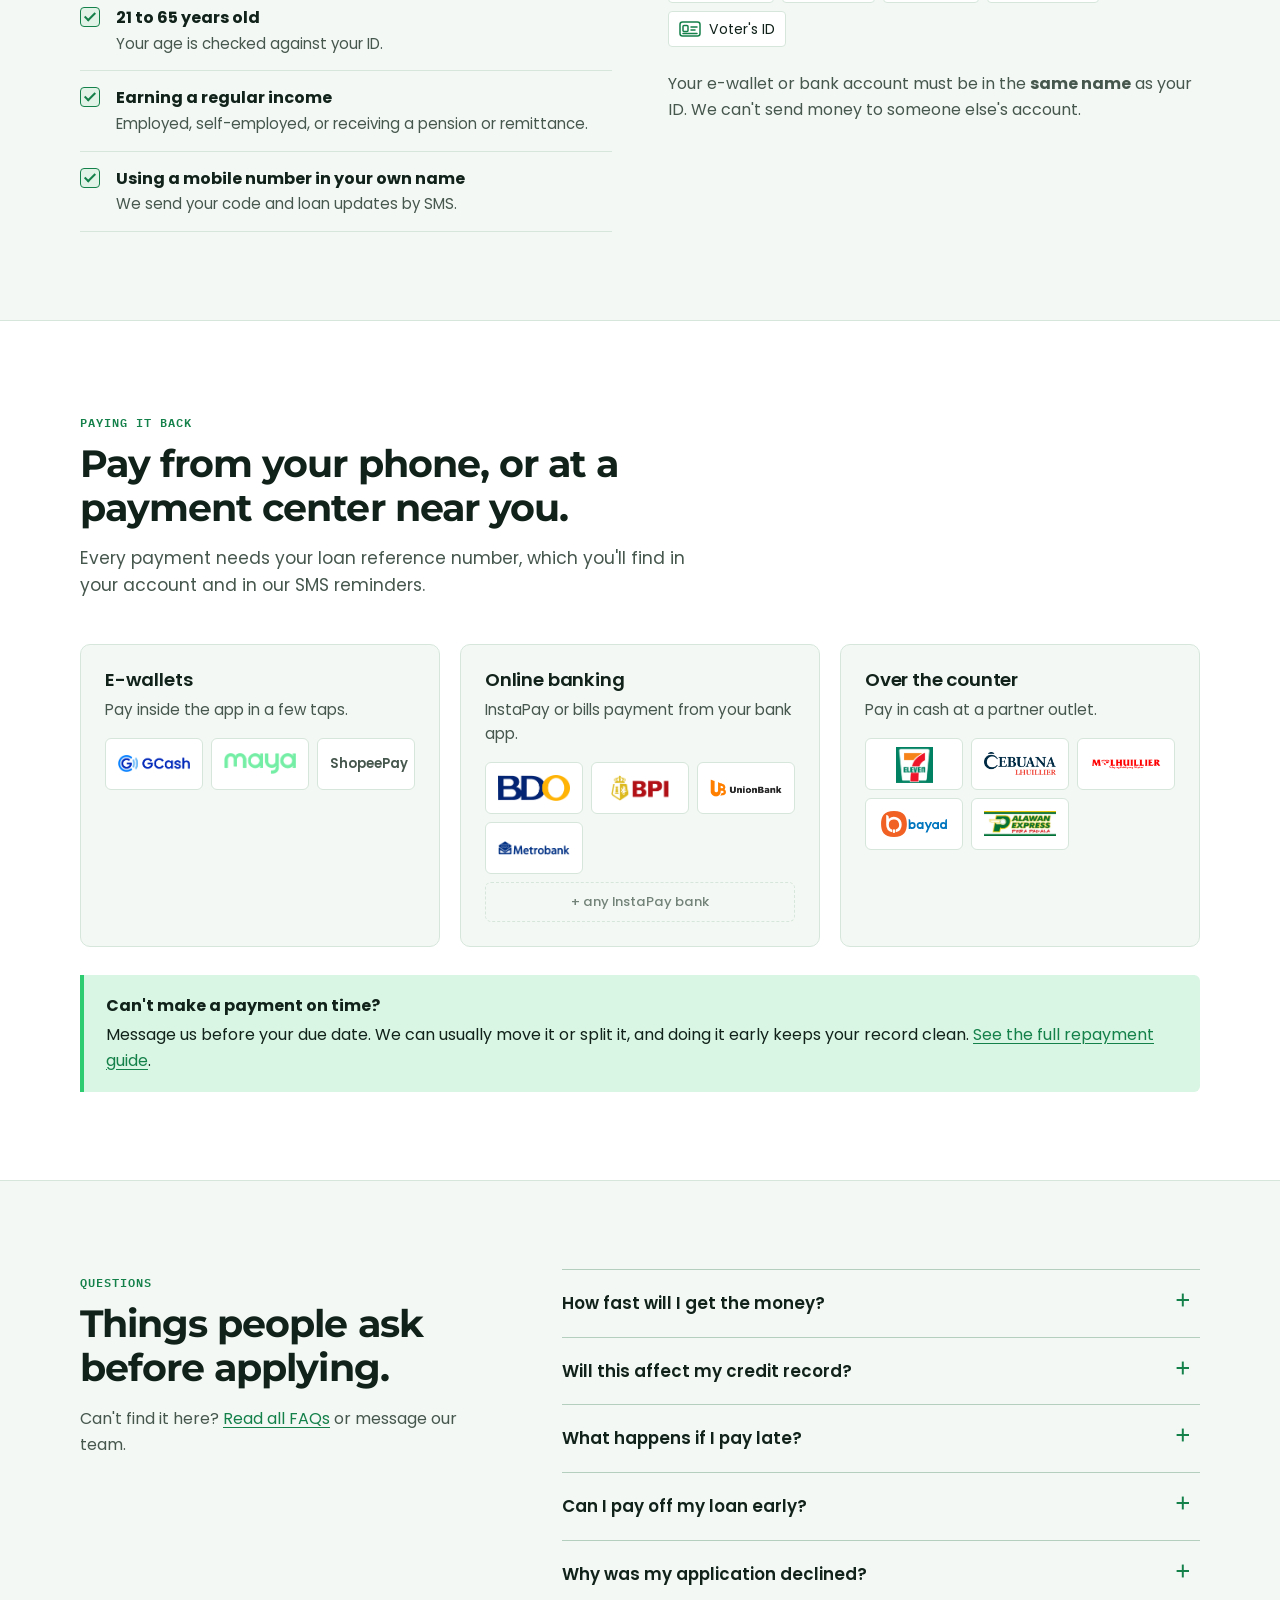
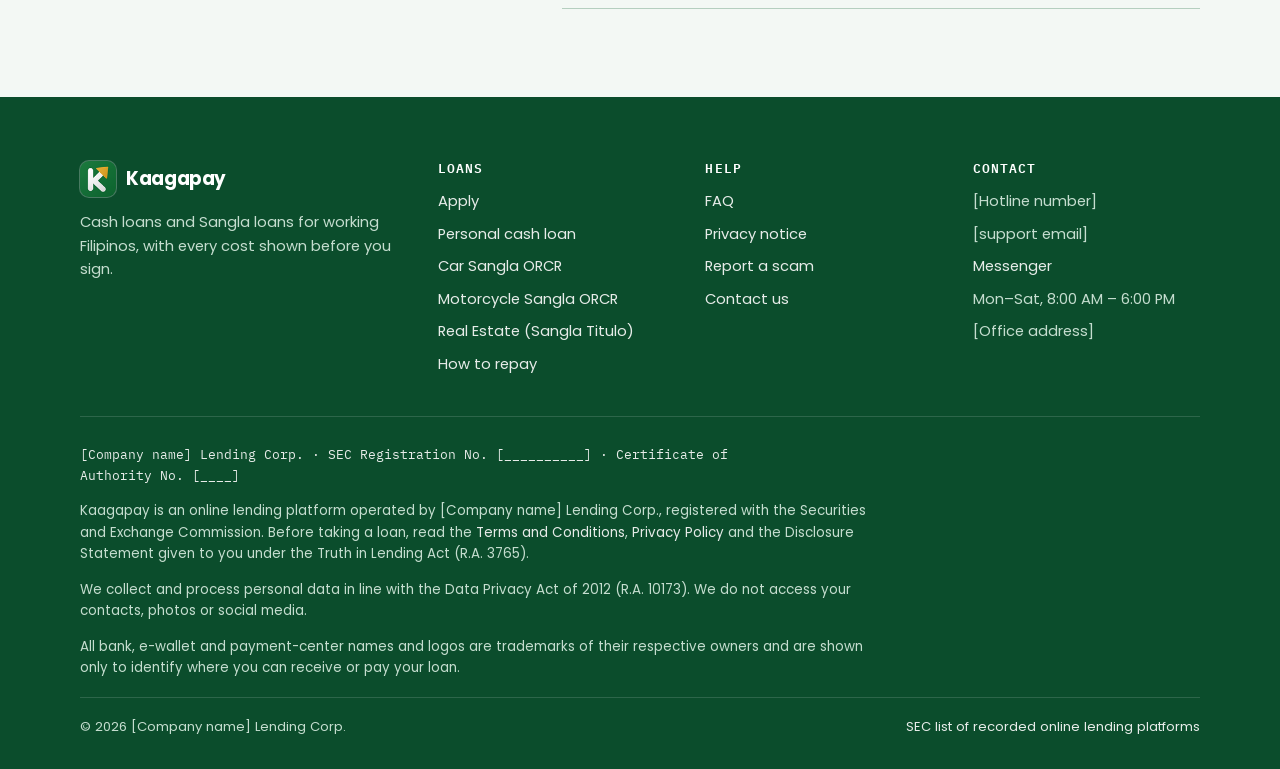
==== commit 3ac6e432: "feat: redesign the what it cost" ====
--- a/index.html
+++ b/index.html
@@ -113,46 +113,73 @@
     </div>
   </div>
 
-  <!-- Costs -->
+  <!-- Costs: every number below is filled from LOAN_CONFIG in assets/js/main.js -->
   <section id="costs">
     <div class="wrap">
-      <div class="section-head">
-        <span class="eyebrow">What it costs</span>
-        <h2>One rate. No processing, service or "membership" fees.</h2>
-        <p>You pay interest on what you borrow, for the days you borrow it. Here is a real example worked out to the centavo.</p>
-      </div>
-
-      <div class="cost-grid">
-        <div class="example" id="example">
-          <div class="example-head">
-            <h3>Representative example</h3>
-            <span>First loan, standard rate</span>
-          </div>
-          <table>
-            <tbody>
-              <tr><th scope="row">Amount borrowed</th><td data-ex="amount">₱5,000.00</td></tr>
-              <tr><th scope="row">Term</th><td data-ex="term">3 months (90 days)</td></tr>
-              <tr><th scope="row">Daily interest rate</th><td data-ex="daily">0.2%</td></tr>
-              <tr><th scope="row">Total interest</th><td data-ex="interest">₱900.00</td></tr>
-              <tr><th scope="row">Fees</th><td data-ex="fee">₱0.00</td></tr>
-              <tr class="strong"><th scope="row">Total repayment</th><td data-ex="total">₱5,900.00</td></tr>
-              <tr><th scope="row">Monthly payment</th><td data-ex="installment">₱1,966.67 × 3</td></tr>
-              <tr><th scope="row">Annual interest rate (nominal)</th><td data-ex="annual">73%</td></tr>
-            </tbody>
-          </table>
-          <div class="example-foot">Pay early and you only pay interest up to the day you settle. There is no pre-termination charge.</div>
-        </div>
-
-        <aside class="never">
-          <h3>Things we will never do</h3>
-          <ul>
-            <li>Ask for a fee before your loan is released</li>
-            <li>Ask you to send money to a personal GCash or bank account</li>
-            <li>Access your phone contacts or photo gallery</li>
-            <li>Contact your family, friends or employer about your loan</li>
-          </ul>
-          <p>Got a message like that using our name? Report it to us and to the <a href="https://www.sec.gov.ph" target="_blank" rel="noopener">SEC</a>.</p>
+      <div class="costs-head">
+        <div>
+          <span class="eyebrow">What it costs</span>
+          <h2>One rate. No processing, service or "membership" fees.</h2>
+        </div>
+        <p>You pay interest on what you borrow, for the days you borrow it. Here is a first loan worked out to the centavo.</p>
+      </div>
+
+      <div class="costs" id="example">
+        <!-- The money -->
+        <div class="costs-main">
+          <p class="costs-label">Borrow <strong data-ex="amount">₱5,000.00</strong> for <strong data-ex="term">3 months (90 days)</strong> and you repay</p>
+          <p class="costs-total num" data-ex="total">₱5,900.00</p>
+
+          <div class="split" aria-hidden="true">
+            <span class="split-principal" data-ex-bar="principal"></span>
+            <span class="split-interest" data-ex-bar="interest"></span>
+          </div>
+          <dl class="split-legend">
+            <div><dt><i class="dot dot-principal"></i>Your loan</dt><dd class="num" data-ex="principal">₱5,000.00</dd></div>
+            <div><dt><i class="dot dot-interest"></i>Interest</dt><dd class="num" data-ex="interest">₱900.00</dd></div>
+            <div><dt><i class="dot dot-fee"></i>Fees</dt><dd class="num" data-ex="fee">₱0.00</dd></div>
+          </dl>
+
+          <p class="formula num">
+            <span data-ex="amount-short">₱5,000</span> × <span data-ex="daily">0.2%</span> × <span data-ex="days">90</span> days
+            = <strong data-ex="interest">₱900.00</strong>
+          </p>
+
+          <div class="schedule">
+            <h3>Your payments</h3>
+            <ol data-ex="schedule">
+              <li><span>Payment 1</span><span class="when">—</span><span class="num">₱1,966.67</span></li>
+              <li><span>Payment 2</span><span class="when">—</span><span class="num">₱1,966.67</span></li>
+              <li><span>Payment 3</span><span class="when">—</span><span class="num">₱1,966.67</span></li>
+            </ol>
+            <p>Pay early and interest stops that day. No pre-termination charge. Nominal annual rate: <span data-ex="annual">73%</span>.</p>
+          </div>
+        </div>
+
+        <!-- The fees we don't charge -->
+        <aside class="costs-fees">
+          <h3>Fees other lenders charge</h3>
+          <ul class="struck">
+            <li><s>Processing fee</s><span class="num">₱0</span></li>
+            <li><s>Service fee</s><span class="num">₱0</span></li>
+            <li><s>Membership fee</s><span class="num">₱0</span></li>
+            <li><s>Approval fee</s><span class="num">₱0</span></li>
+            <li><s>Pre-termination charge</s><span class="num">₱0</span></li>
+          </ul>
+          <p>Only a late payment charge can apply, and only if you pay after your due date. Its amount is written in your Disclosure Statement before you sign.</p>
         </aside>
+      </div>
+
+      <!-- Promises -->
+      <div class="never-strip">
+        <p class="never-title">We will never</p>
+        <ul>
+          <li>ask for a fee before your loan is released</li>
+          <li>ask you to pay into a personal GCash or bank account</li>
+          <li>access your phone contacts or photo gallery</li>
+          <li>contact your family, friends or employer about your loan</li>
+        </ul>
+        <p class="never-note">Got a message like that using our name? <a href="contact.html#report">Report it</a> to us and to the <a href="https://www.sec.gov.ph" target="_blank" rel="noopener">SEC</a>.</p>
       </div>
     </div>
   </section>
--- a/assets/css/style.css
+++ b/assets/css/style.css
@@ -89,6 +89,12 @@
   border-bottom: 1px solid var(--line);
 }
 .site-header .wrap { display: flex; align-items: center; gap: 28px; height: 68px; }
+@media (min-width: 901px) {
+  /* Desktop: logo | centred menu | actions */
+  .site-header .wrap { display: grid; grid-template-columns: 1fr auto 1fr; }
+  .site-header .brand { justify-self: start; }
+  .site-header .header-actions { justify-self: end; }
+}
 
 .brand { display: inline-flex; align-items: center; gap: 10px; color: var(--ink); text-decoration: none; }
 .brand:hover { color: var(--ink); }
@@ -100,7 +106,7 @@
 .brand-name { font-weight: 700; font-size: 1.15rem; letter-spacing: -0.02em; }
 .brand-name span { color: var(--ink-3); font-weight: 500; }
 
-.nav { display: flex; gap: 24px; margin-right: auto; }
+.nav { display: flex; justify-content: center; gap: 24px; }
 .nav a { color: var(--ink-2); text-decoration: none; font-size: .95rem; font-weight: 500; }
 .nav a:hover, .nav a[aria-current="page"] { color: var(--ink); }
 .nav a[aria-current="page"] { text-decoration: underline; text-decoration-color: var(--accent); text-decoration-thickness: 2px; }
@@ -363,39 +369,102 @@
 
 /* ---------- Payout strip ---------- */
 .payout { padding: 0; border-top: 1px solid var(--line); border-bottom: 1px solid var(--line); background: var(--surface); }
-.payout .wrap { display: flex; flex-wrap: wrap; align-items: center; gap: 12px 32px; padding-top: 22px; padding-bottom: 22px; }
+.payout .wrap { display: flex; flex-wrap: wrap; align-items: center; justify-content: center; gap: 12px 32px; padding-top: 22px; padding-bottom: 22px; }
 .payout-label { font-size: .9rem; color: var(--ink-2); }
-.payout-list { display: flex; flex-wrap: wrap; gap: 10px; list-style: none; margin: 0; padding: 0; }
+.payout-list { display: flex; flex-wrap: wrap; justify-content: center; gap: 10px; list-style: none; margin: 0; padding: 0; }
 .payout-list li {
   padding: 8px 14px; border: 1px solid var(--line); border-radius: 999px;
   font-weight: 600; font-size: .92rem; background: var(--paper);
 }
 
 /* ---------- Costs ---------- */
-.cost-grid { display: grid; grid-template-columns: 1.15fr .85fr; gap: 28px; align-items: start; }
-.example {
+.costs-head { display: grid; grid-template-columns: 1.25fr 1fr; gap: 24px 56px; align-items: end; margin-bottom: 40px; }
+.costs-head h2 { max-width: 18ch; }
+.costs-head p { color: var(--ink-2); font-size: 1.05rem; margin: 0 0 6px; max-width: 42ch; }
+
+.costs {
+  display: grid; grid-template-columns: 1.55fr 1fr;
   background: var(--surface); border: 1px solid var(--line); border-radius: var(--radius-lg); overflow: hidden;
 }
-.example-head { padding: 18px 22px; border-bottom: 1px solid var(--line); display: flex; justify-content: space-between; gap: 12px; flex-wrap: wrap; }
-.example-head h3 { font-size: 1.05rem; }
-.example-head span { font-size: .85rem; color: var(--ink-3); }
-.example table { width: 100%; border-collapse: collapse; font-size: .98rem; }
-.example th, .example td { padding: 13px 22px; text-align: left; border-bottom: 1px solid var(--line); }
-.example th { font-weight: 400; color: var(--ink-2); }
-.example td { text-align: right; font-family: var(--mono); font-variant-numeric: tabular-nums; }
-.example tr:last-child th, .example tr:last-child td { border-bottom: 0; }
-.example tr.strong th, .example tr.strong td { font-weight: 600; color: var(--ink); background: var(--paper); }
-.example-foot { padding: 14px 22px; font-size: .85rem; color: var(--ink-2); background: var(--paper); border-top: 1px solid var(--line); }
-
-.never { background: var(--green-deep); color: #e6efe9; border-radius: var(--radius-lg); padding: 28px; }
-.never h3 { color: #fff; margin-bottom: 16px; }
-.never ul { list-style: none; padding: 0; margin: 0 0 20px; }
-.never li { padding: 10px 0 10px 28px; border-bottom: 1px solid rgba(255,255,255,.12); position: relative; font-size: .98rem; }
-.never li::before { content: "×"; position: absolute; left: 2px; top: 7px; font: 600 1.15rem/1.3 var(--mono); color: #fff; }
-.never p { font-size: .9rem; color: #b9cdc1; margin: 0; }
-.never a { color: #fff; }
-
-@media (max-width: 900px) { .cost-grid { grid-template-columns: 1fr; } }
+.costs-main { padding: 36px 40px 32px; }
+.costs-label { margin: 0; color: var(--ink-2); font-size: 1rem; }
+.costs-label strong { color: var(--ink); font-weight: 600; }
+.costs-total {
+  margin: 6px 0 22px; font-size: clamp(2.6rem, 5vw, 3.6rem); font-weight: 600; line-height: 1;
+  letter-spacing: -0.04em; color: var(--green-deep);
+}
+
+/* Proportion bar */
+.split { display: flex; height: 14px; border-radius: 999px; overflow: hidden; background: var(--paper-2); gap: 3px; }
+.split span { display: block; flex: 1 1 0; min-width: 8px; transition: flex-grow .8s var(--ease); }
+.split-principal { background: var(--green); border-radius: 999px 0 0 999px; }
+.split-interest { background: var(--accent); border-radius: 0 999px 999px 0; }
+.split-legend { display: flex; flex-wrap: wrap; gap: 8px 28px; margin: 14px 0 0; }
+.split-legend div { display: flex; align-items: baseline; gap: 10px; }
+.split-legend dt { color: var(--ink-2); font-size: .9rem; display: inline-flex; align-items: center; gap: 8px; }
+.split-legend dd { margin: 0; font-size: .95rem; color: var(--ink); }
+.dot { width: 10px; height: 10px; border-radius: 50%; display: inline-block; }
+.dot-principal { background: var(--green); }
+.dot-interest { background: var(--accent); }
+.dot-fee { background: transparent; border: 1.5px solid var(--line-2); }
+
+/* The working, written out */
+.formula {
+  margin: 26px 0 0; padding: 14px 16px; border-radius: var(--radius);
+  background: var(--paper); border-left: 3px solid var(--green);
+  font-size: .95rem; color: var(--ink-2);
+}
+.formula strong { color: var(--ink); font-weight: 600; }
+
+/* Schedule */
+.schedule { margin-top: 28px; }
+.schedule h3 { font-size: .8rem; font-family: var(--mono); font-weight: 600; letter-spacing: .08em; text-transform: uppercase; color: var(--ink-3); margin-bottom: 8px; }
+.schedule ol { list-style: none; padding: 0; margin: 0; }
+.schedule li {
+  display: grid; grid-template-columns: 1fr auto auto; gap: 24px; align-items: baseline;
+  padding: 11px 0; border-bottom: 1px dashed var(--line-2);
+}
+.schedule li .when { color: var(--ink-3); font-size: .9rem; }
+.schedule li .num { color: var(--ink); font-weight: 600; min-width: 9ch; text-align: right; }
+.schedule p { margin: 14px 0 0; font-size: .86rem; color: var(--ink-3); }
+
+/* Fees we don't charge */
+.costs-fees { background: var(--paper); border-left: 1px solid var(--line); padding: 36px 32px 32px; display: flex; flex-direction: column; }
+.costs-fees h3 { font-size: 1.05rem; margin-bottom: 14px; }
+.struck { list-style: none; padding: 0; margin: 0 0 20px; }
+.struck li { display: flex; justify-content: space-between; align-items: baseline; gap: 16px; padding: 12px 0; border-bottom: 1px solid var(--line); }
+.struck s { color: var(--ink-3); text-decoration-color: var(--red); text-decoration-thickness: 2px; }
+.struck .num { color: var(--green); font-weight: 600; }
+.costs-fees p { margin: 0; padding: 14px 16px; border-radius: var(--radius); background: var(--surface); border: 1px solid var(--line); font-size: .86rem; color: var(--ink-2); }
+
+/* Promises strip */
+.never-strip {
+  display: grid; grid-template-columns: auto 1fr; gap: 14px 28px; align-items: start;
+  margin-top: 20px; padding: 22px 28px; border-radius: var(--radius-lg);
+  background: var(--green-deep); color: #dcebe2;
+}
+.never-title { margin: 2px 0 0; font-weight: 700; color: #fff; white-space: nowrap; }
+.never-strip ul { list-style: none; padding: 0; margin: 0; display: grid; grid-template-columns: repeat(2, minmax(0, 1fr)); gap: 8px 32px; }
+.never-strip li { position: relative; padding-left: 20px; font-size: .94rem; }
+.never-strip li::before { content: "×"; position: absolute; left: 0; top: -1px; font: 600 1.05rem/1.4 var(--mono); color: #fff; }
+.never-note { grid-column: 2; margin: 4px 0 0; font-size: .86rem; color: #a9c6b5; }
+.never-note a { color: #fff; }
+
+@media (max-width: 900px) {
+  .costs-head { grid-template-columns: 1fr; }
+  .costs { grid-template-columns: 1fr; }
+  .costs-fees { border-left: 0; border-top: 1px solid var(--line); }
+  .never-strip { grid-template-columns: 1fr; }
+  .never-strip ul { grid-template-columns: 1fr; }
+  .never-note { grid-column: 1; }
+}
+@media (max-width: 520px) {
+  .costs-main { padding: 26px 20px; }
+  .costs-fees { padding: 26px 20px; }
+  .schedule li { grid-template-columns: 1fr auto; gap: 4px 16px; }
+  .schedule li .when { grid-column: 1; grid-row: 2; }
+  .schedule li .num { grid-row: 1 / span 2; grid-column: 2; align-self: center; }
+}
 
 /* ---------- Steps ---------- */
 .steps { list-style: none; padding: 0; margin: 0; display: grid; grid-template-columns: repeat(4, 1fr); gap: 16px; }
@@ -945,7 +1014,7 @@
 .js-anim .reveal.is-in { animation: rise .7s var(--ease) both; animation-delay: calc(var(--i, 0) * 70ms); }
 
 /* ---- Cards ---- */
-.product, .audience, .repay-card, .channel, .panel, .partner-box, .example, .payout-list li, .steps li {
+.product, .audience, .repay-card, .channel, .panel, .partner-box, .payout-list li, .steps li {
   transition: transform .3s var(--ease), box-shadow .3s var(--ease), border-color .3s var(--ease), background-color .3s;
 }
 .product:hover, .audience:hover, .repay-card:hover, .channel:hover, .panel:hover, .steps li:hover {
@@ -992,8 +1061,6 @@
 .payout-list li:hover { transform: translateY(-2px); border-color: var(--line-2); }
 .audience-link::after { display: inline-block; transition: transform .25s var(--ease); }
 .audience-link:hover::after { transform: translateX(4px); }
-.example tbody tr th, .example tbody tr td { transition: background-color .2s; }
-.example tbody tr:hover th, .example tbody tr:hover td { background: var(--paper); }
 .id-list li, .repay-card li { transition: border-color .2s, background-color .2s; }
 .id-list li:hover, .repay-card li:hover { border-color: var(--green); background: var(--green-tint); }
 .checklist li::before { transition: background-color .25s, transform .25s var(--ease); }
@@ -1044,3 +1111,11 @@
   .hero .hero-title em { background-size: 100% 100%; }
   .js-anim .reveal { opacity: 1; }
 }
+
+/* Small phones: keep the calculator receipt inside the card */
+@media (max-width: 420px) {
+  .calc-body { padding: 22px 18px 18px; }
+  .receipt { padding: 14px 14px; }
+  .receipt-row { font-size: .88rem; gap: 6px; }
+  .receipt-row.highlight dd { padding: 2px 4px; }
+}
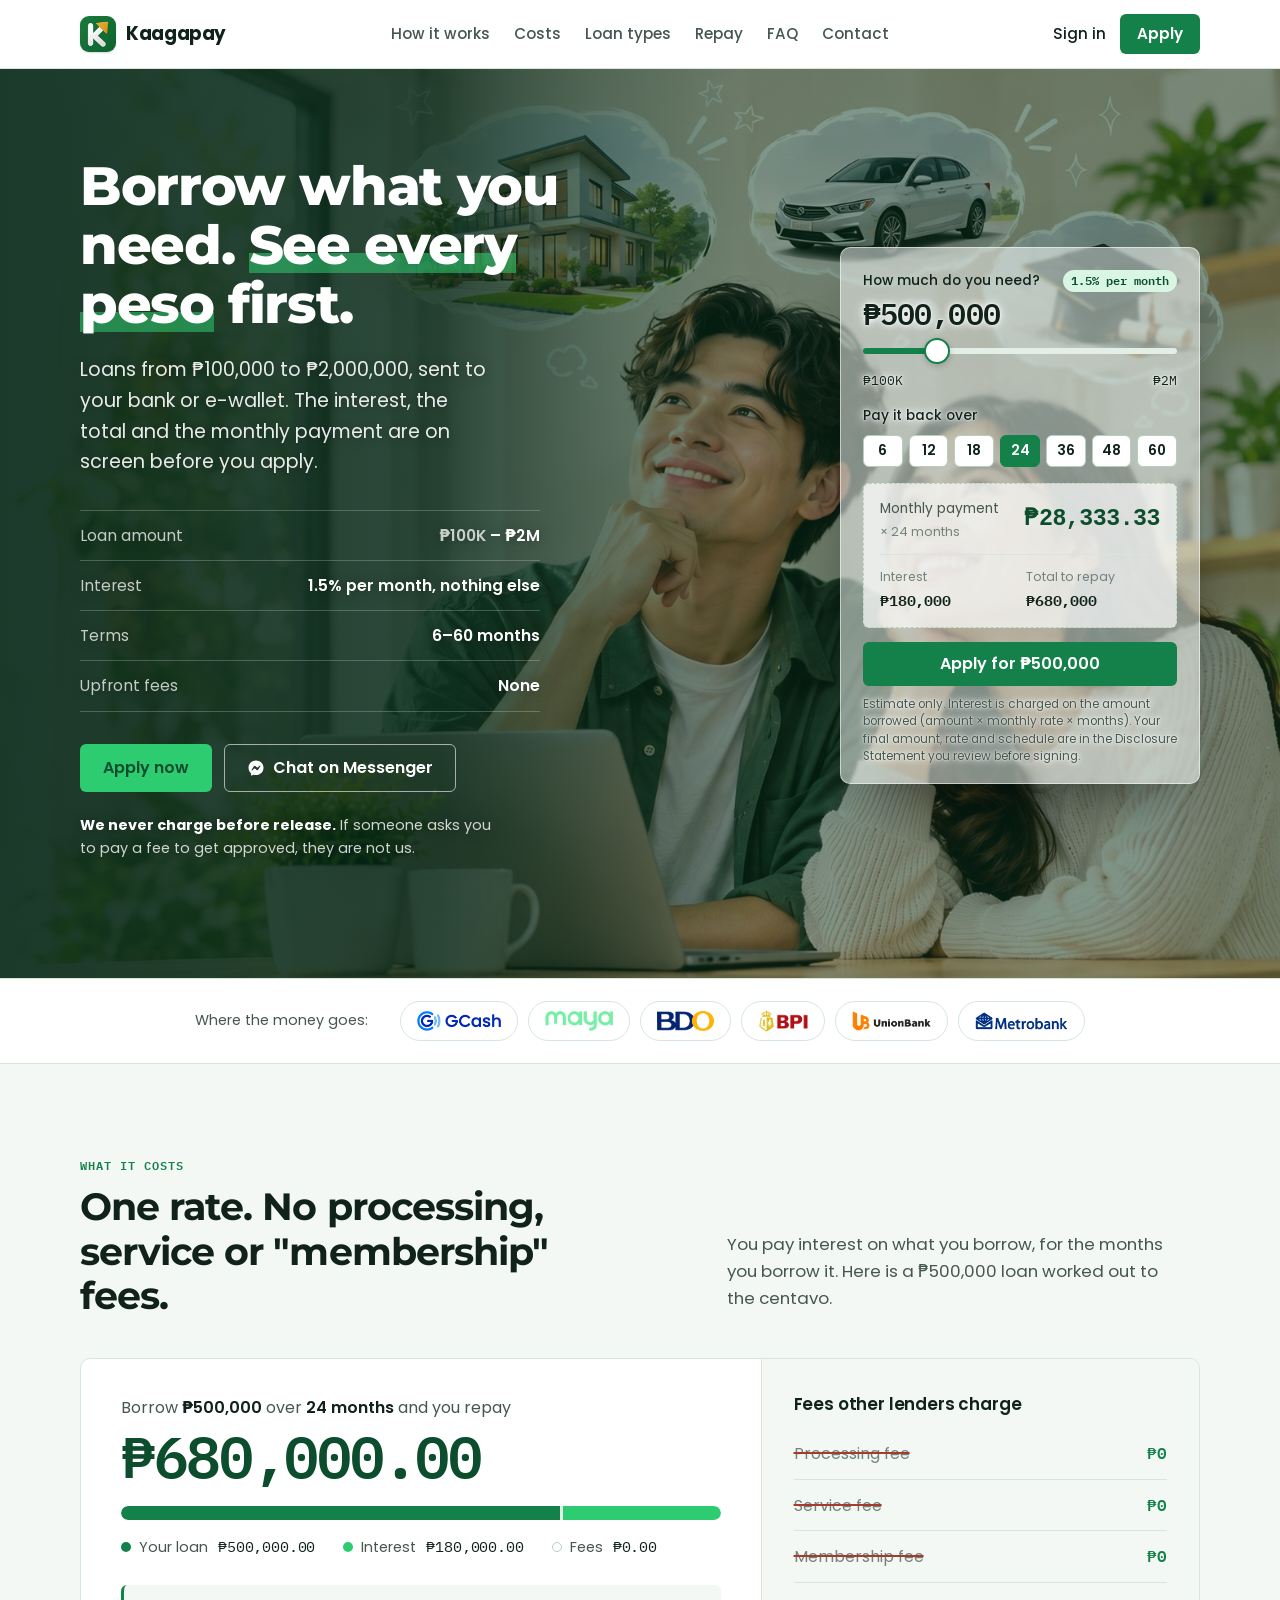
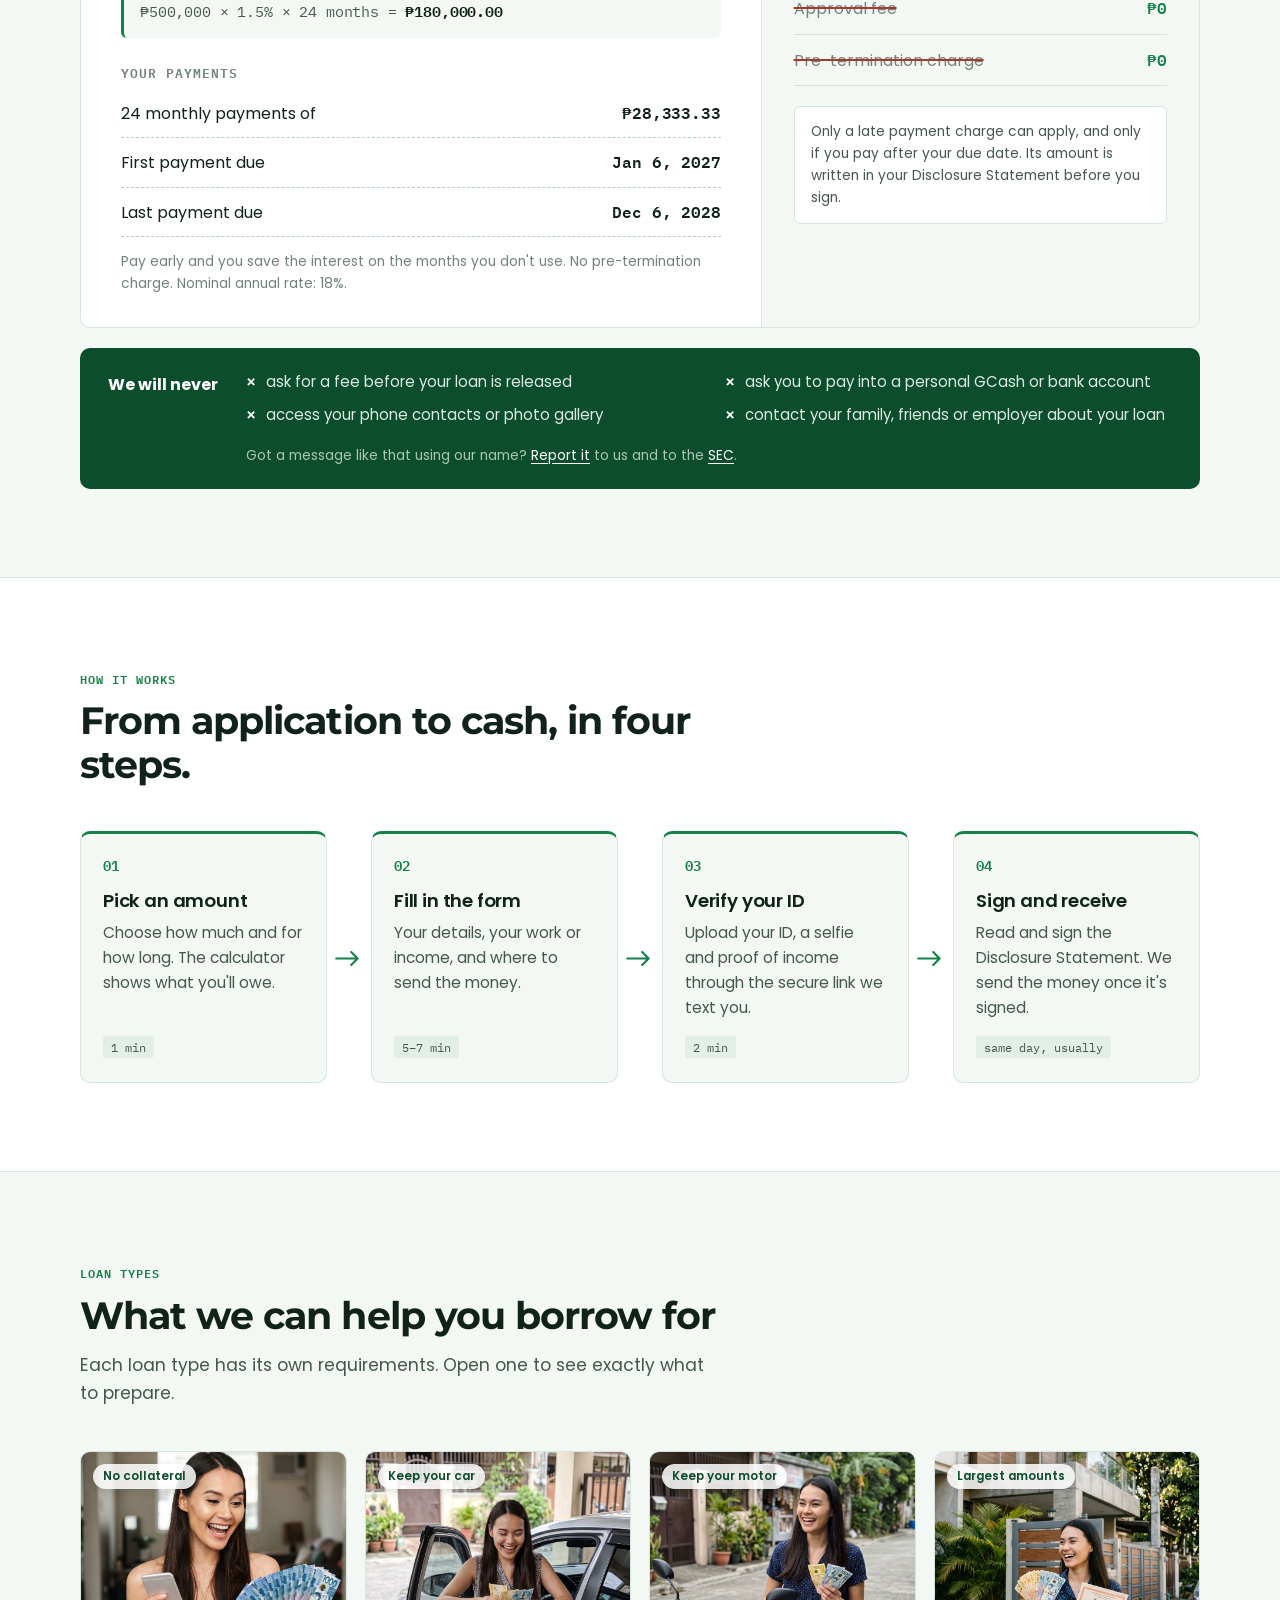
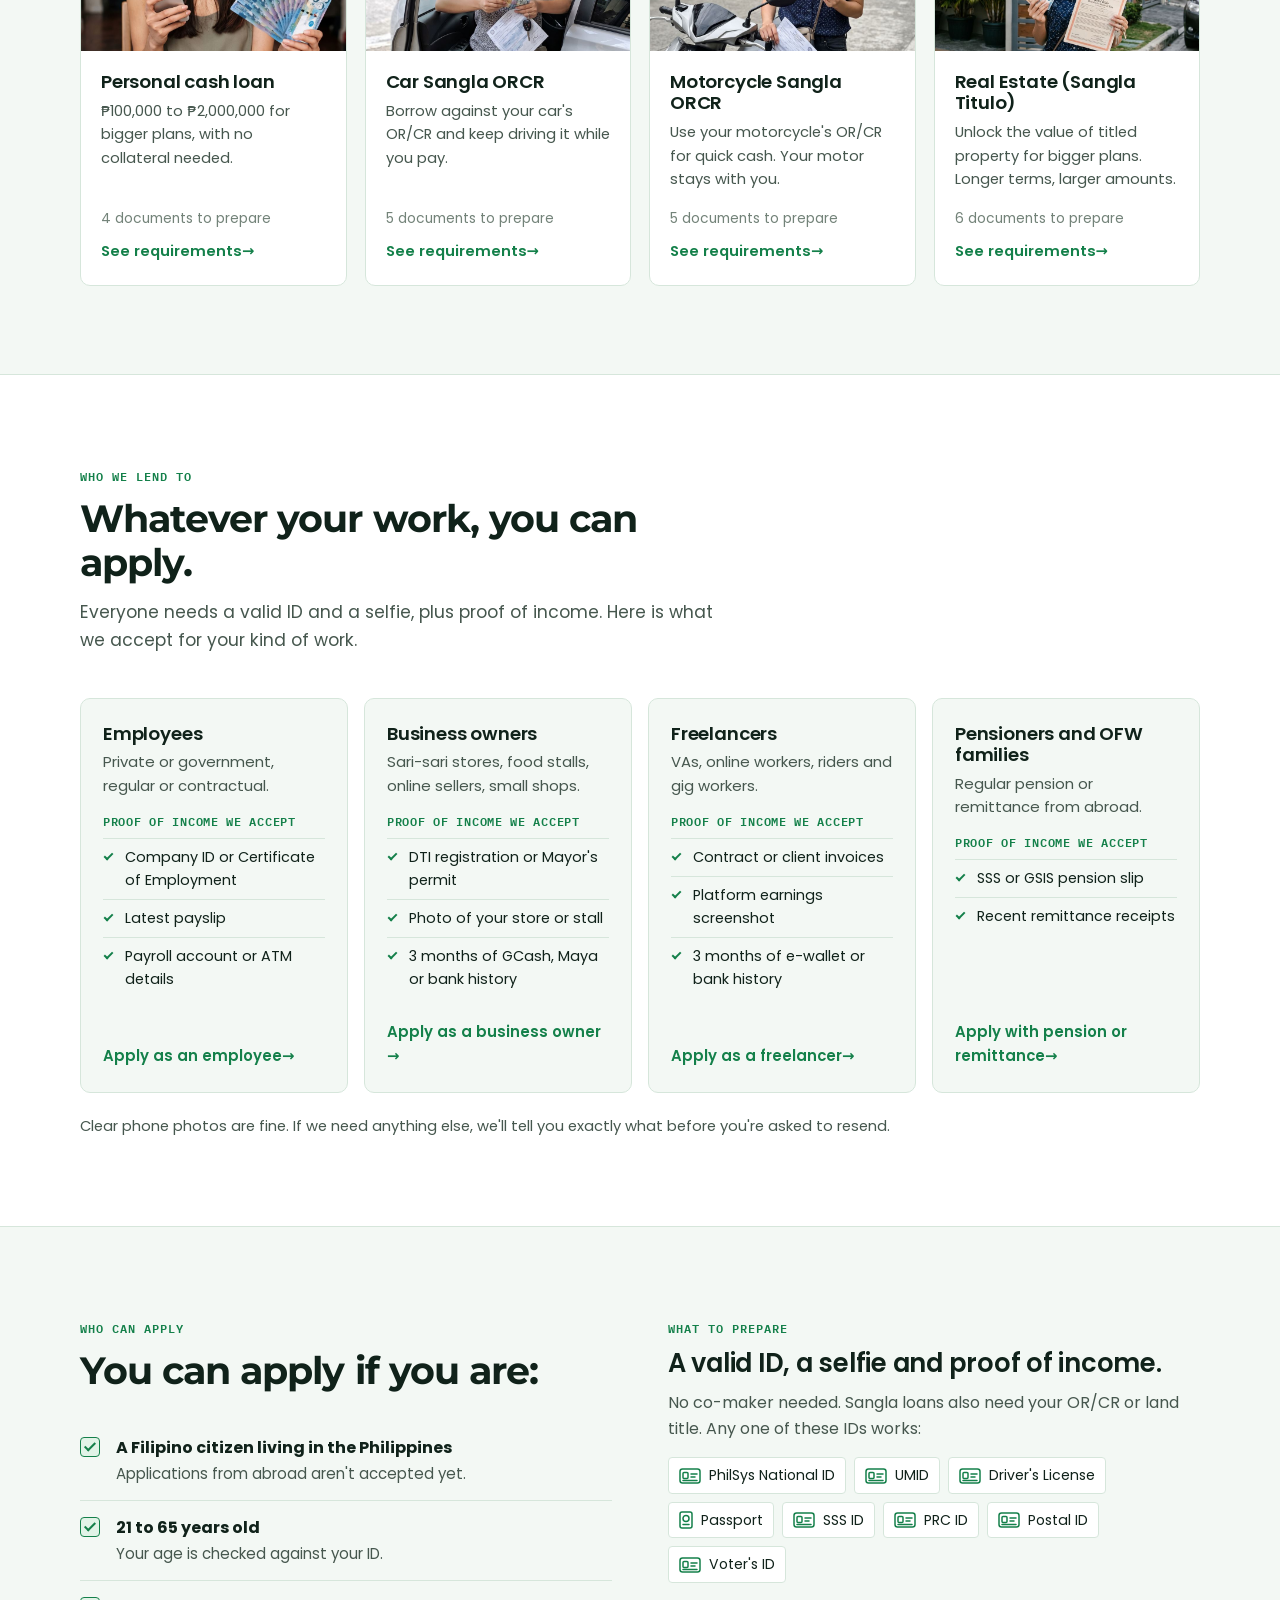
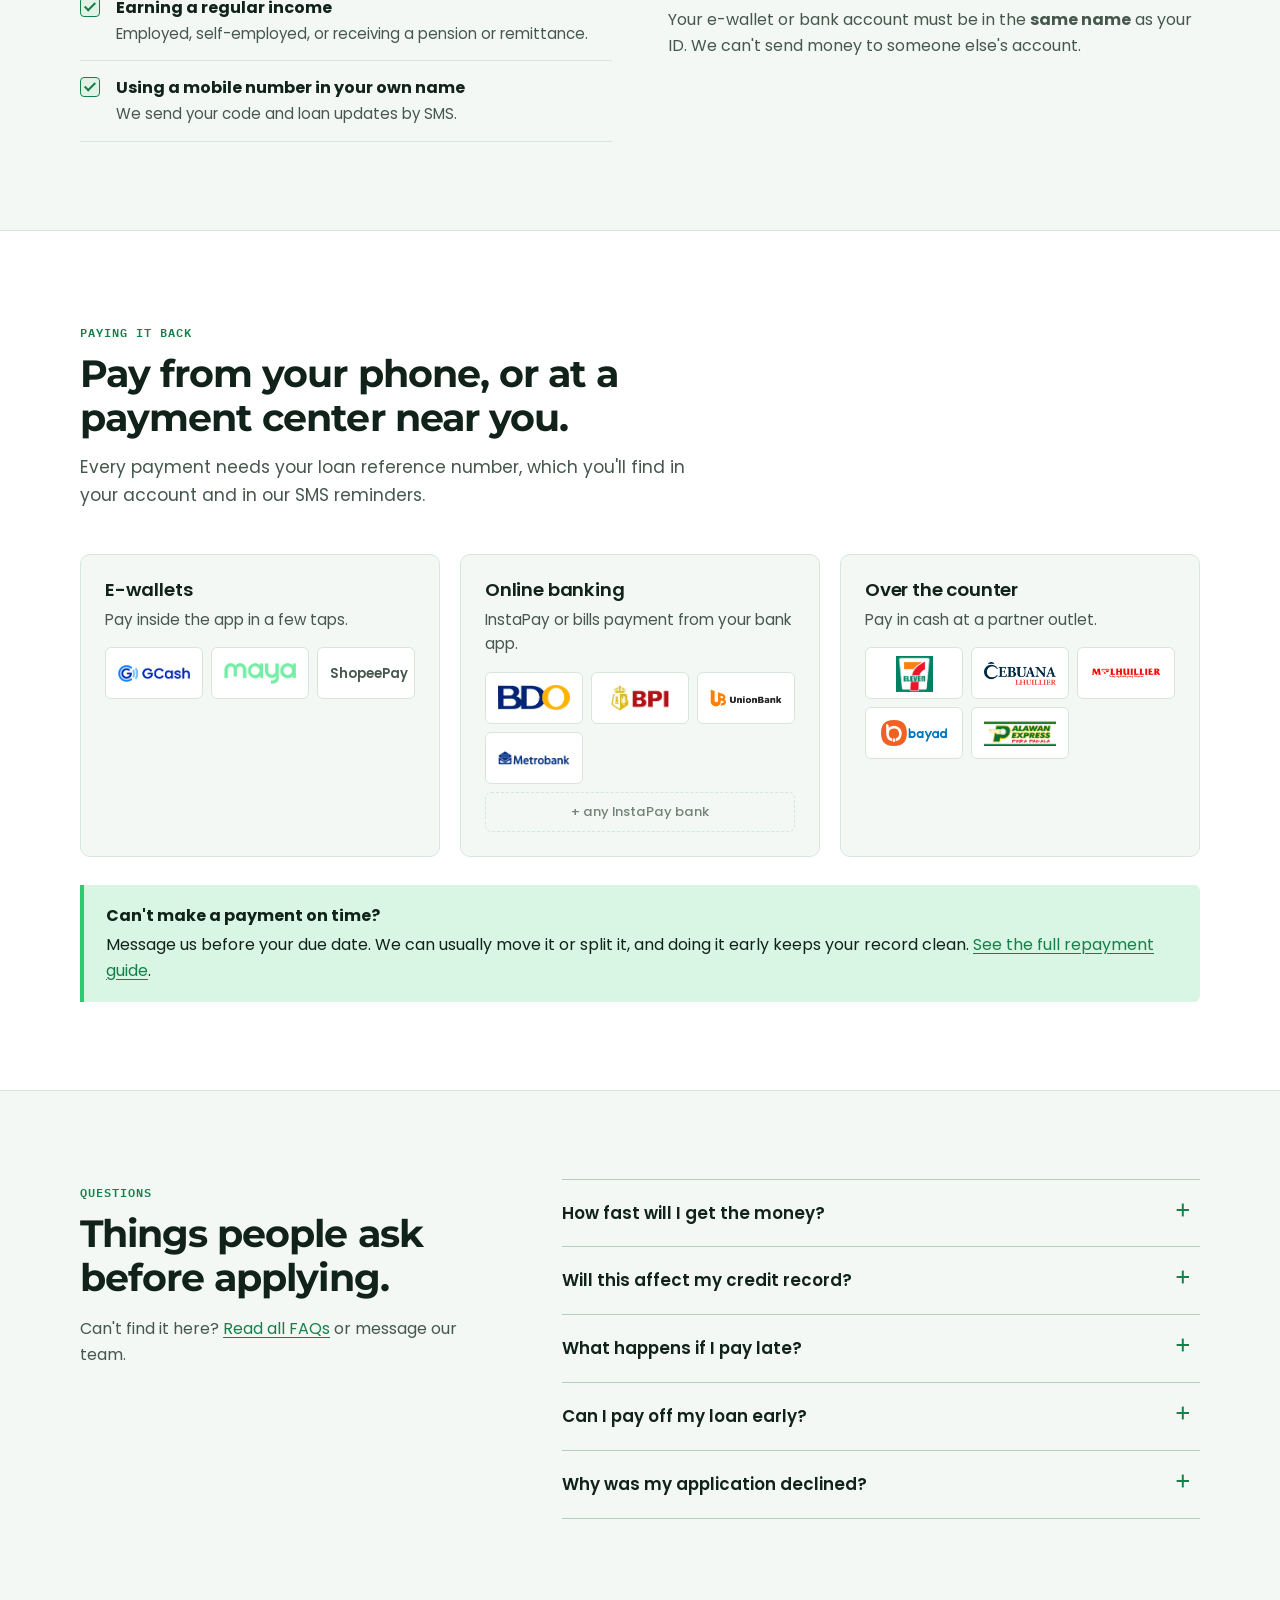
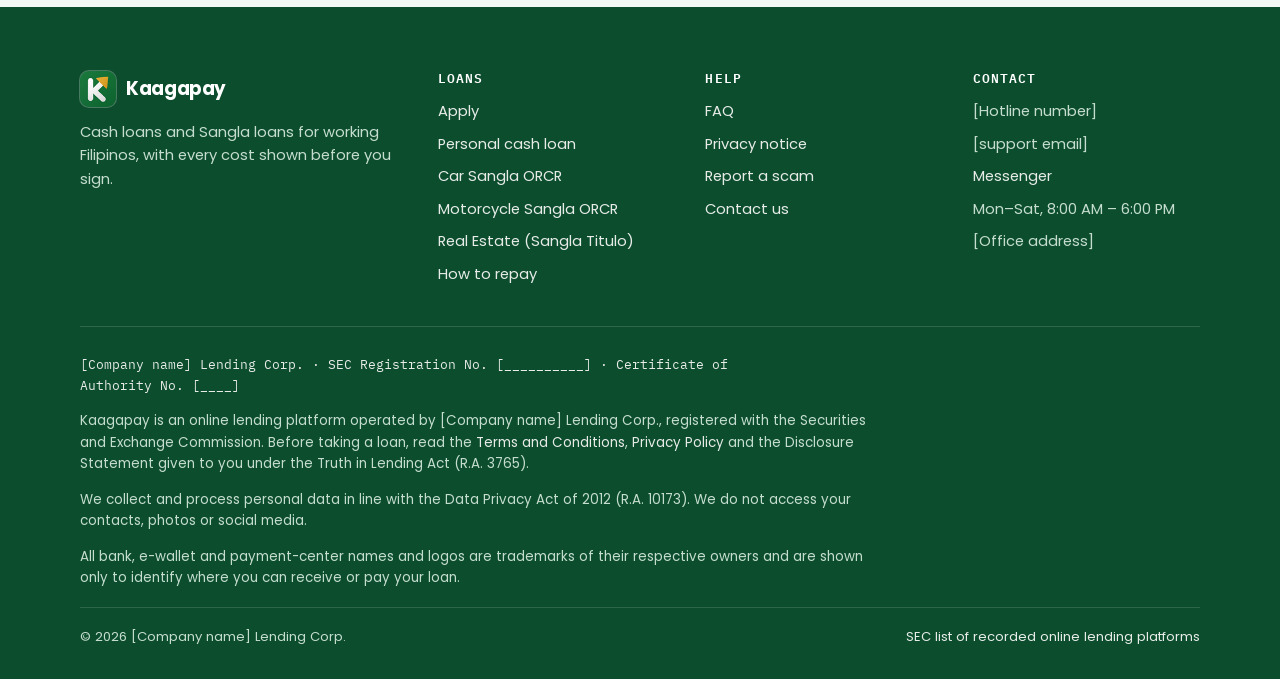
==== commit 718e5840: "feat: change loan range to 100k-2M" ====
--- a/index.html
+++ b/index.html
@@ -3,8 +3,8 @@
 <head>
   <meta charset="utf-8">
   <meta name="viewport" content="width=device-width, initial-scale=1">
-  <title>Kaagapay — Cash loans from ₱2,000, costs shown upfront</title>
-  <meta name="description" content="Borrow ₱2,000 to ₱25,000 online and receive it in GCash, Maya or your bank. See the full interest, total and due dates before you apply. No upfront fees.">
+  <title>Kaagapay — Loans from ₱100,000 to ₱2M, costs shown upfront</title>
+  <meta name="description" content="Borrow ₱100,000 to ₱2,000,000 over 6 to 60 months. See the full interest, total and monthly payment before you apply. No upfront fees.">
   <link rel="icon" type="image/png" href="assets/img/logos/logo-64.png">
   <link rel="apple-touch-icon" href="assets/img/logos/logo-192.png">
   <link rel="preconnect" href="https://fonts.googleapis.com">
@@ -44,12 +44,12 @@
     <div class="wrap hero-grid">
       <div class="hero-intro">
         <h1 class="hero-title">Borrow what you need. <em>See every peso</em> first.</h1>
-        <p class="hero-lede">Cash loans from ₱2,000, sent to GCash, Maya or your bank. The interest, the total and every due date are on screen before you apply.</p>
+        <p class="hero-lede">Loans from <span data-cfg="min">₱100,000</span> to <span data-cfg="max">₱2,000,000</span>, sent to your bank or e-wallet. The interest, the total and the monthly payment are on screen before you apply.</p>
         <ul class="hero-facts">
-          <li><span>Interest</span><span><span data-cfg="daily">0.2%</span> per day, nothing else</span></li>
-          <li><span>First loan</span><span><span data-cfg="min">₱2,000</span> – <span data-cfg="maxFirst">₱10,000</span></span></li>
-          <li><span>Returning borrowers</span><span>up to <span data-cfg="maxReturning">₱25,000</span></span></li>
-          <li><span>You'll need</span><span>1 valid ID and a selfie</span></li>
+          <li><span>Loan amount</span><span><span data-cfg="minShort">₱100K</span> – <span data-cfg="maxShort">₱2M</span></span></li>
+          <li><span>Interest</span><span><span data-cfg="monthly">1.5%</span> per month, nothing else</span></li>
+          <li><span>Terms</span><span data-cfg="terms">6–60 months</span></li>
+          <li><span>Upfront fees</span><span>None</span></li>
         </ul>
         <div class="hero-ctas">
           <a class="btn btn-primary" href="apply.html">Apply now</a>
@@ -62,37 +62,33 @@
         <p class="hero-note"><strong>We never charge before release.</strong> If someone asks you to pay a fee to get approved, they are not us.</p>
       </div>
 
-      <div class="calc" id="calc" aria-label="Loan calculator">
-        <div class="calc-tabs" role="tablist">
-          <button class="calc-tab" role="tab" aria-selected="true" data-product="first">First loan<small>up to ₱10,000</small></button>
-          <button class="calc-tab" role="tab" aria-selected="false" data-product="returning">Returning<small>up to ₱25,000</small></button>
-        </div>
+      <div class="calc calc--compact" id="calc" aria-label="Loan calculator">
         <div class="calc-body">
-          <div class="calc-field">
-            <label class="calc-label" for="calc-amount"><span>How much do you need?</span></label>
-            <div class="calc-amount" data-out="amount">₱5,000</div>
-            <input class="range" id="calc-amount" type="range" min="2000" max="10000" step="500" value="5000">
-            <div class="range-ends"><span data-out="min">₱2,000</span><span data-out="max">₱10,000</span></div>
-          </div>
-
-          <div class="calc-field">
-            <div class="calc-label"><span>Pay it back over</span></div>
-            <div class="terms" role="group" aria-label="Loan term in months"></div>
-          </div>
-
-          <div class="receipt" aria-live="polite">
-            <dl>
-              <div class="receipt-row"><dt>You receive</dt><span class="leader"></span><dd data-out="receive">₱5,000.00</dd></div>
-              <div class="receipt-row"><dt>Interest</dt><span class="leader"></span><dd data-out="interest">₱900.00</dd></div>
-              <div class="receipt-row"><dt>Fees</dt><span class="leader"></span><dd data-out="fee">₱0.00</dd></div>
-              <div class="receipt-row total"><dt>Total to repay</dt><span class="leader"></span><dd data-out="total">₱5,900.00</dd></div>
-              <div class="receipt-row highlight"><dt>Monthly payment</dt><span class="leader"></span><dd data-out="installment">₱1,966.67 × 3</dd></div>
-              <div class="receipt-row"><dt>First due date</dt><span class="leader"></span><dd data-out="due">—</dd></div>
+          <div class="calc-top">
+            <label class="calc-label" for="calc-amount">How much do you need?</label>
+            <span class="calc-rate" data-out="rate">1.5% per month</span>
+          </div>
+          <div class="calc-amount" data-out="amount">₱500,000</div>
+          <input class="range" id="calc-amount" type="range" min="100000" max="2000000" step="10000" value="500000">
+          <div class="range-ends"><span data-out="min">₱100K</span><span data-out="max">₱2M</span></div>
+
+          <div class="calc-label calc-label--terms">Pay it back over</div>
+          <div class="terms" role="group" aria-label="Loan term in months"></div>
+
+          <div class="calc-result" aria-live="polite">
+            <div class="calc-monthly">
+              <span>Monthly payment</span>
+              <strong class="num" data-out="installment">₱26,333.33</strong>
+              <small data-out="months">× 24 months</small>
+            </div>
+            <dl class="calc-sums">
+              <div><dt>Interest</dt><dd class="num" data-out="interest">₱180,000</dd></div>
+              <div><dt>Total to repay</dt><dd class="num" data-out="total">₱680,000</dd></div>
             </dl>
           </div>
 
-          <a class="btn btn-primary btn-block" href="apply.html" data-out="cta">Apply for ₱5,000</a>
-          <p class="calc-fineprint">Rate: <span data-out="rate">0.2% per day</span>, charged on the amount you borrowed (amount × daily rate × days). This is an estimate. Your final amount, term and schedule appear in the Disclosure Statement, which you review before signing.</p>
+          <a class="btn btn-primary btn-block" href="apply.html" data-out="cta">Apply for ₱500,000</a>
+          <p class="calc-fineprint">Estimate only. Interest is charged on the amount borrowed (amount × monthly rate × months). Your final amount, rate and schedule are in the Disclosure Statement you review before signing.</p>
         </div>
       </div>
     </div>
@@ -121,38 +117,38 @@
           <span class="eyebrow">What it costs</span>
           <h2>One rate. No processing, service or "membership" fees.</h2>
         </div>
-        <p>You pay interest on what you borrow, for the days you borrow it. Here is a first loan worked out to the centavo.</p>
+        <p>You pay interest on what you borrow, for the months you borrow it. Here is a ₱500,000 loan worked out to the centavo.</p>
       </div>
 
       <div class="costs" id="example">
         <!-- The money -->
         <div class="costs-main">
-          <p class="costs-label">Borrow <strong data-ex="amount">₱5,000.00</strong> for <strong data-ex="term">3 months (90 days)</strong> and you repay</p>
-          <p class="costs-total num" data-ex="total">₱5,900.00</p>
+          <p class="costs-label">Borrow <strong data-ex="amount">₱500,000</strong> over <strong data-ex="term">24 months</strong> and you repay</p>
+          <p class="costs-total num" data-ex="total">₱680,000.00</p>
 
           <div class="split" aria-hidden="true">
             <span class="split-principal" data-ex-bar="principal"></span>
             <span class="split-interest" data-ex-bar="interest"></span>
           </div>
           <dl class="split-legend">
-            <div><dt><i class="dot dot-principal"></i>Your loan</dt><dd class="num" data-ex="principal">₱5,000.00</dd></div>
-            <div><dt><i class="dot dot-interest"></i>Interest</dt><dd class="num" data-ex="interest">₱900.00</dd></div>
+            <div><dt><i class="dot dot-principal"></i>Your loan</dt><dd class="num" data-ex="principal">₱500,000.00</dd></div>
+            <div><dt><i class="dot dot-interest"></i>Interest</dt><dd class="num" data-ex="interest">₱180,000.00</dd></div>
             <div><dt><i class="dot dot-fee"></i>Fees</dt><dd class="num" data-ex="fee">₱0.00</dd></div>
           </dl>
 
           <p class="formula num">
-            <span data-ex="amount-short">₱5,000</span> × <span data-ex="daily">0.2%</span> × <span data-ex="days">90</span> days
-            = <strong data-ex="interest">₱900.00</strong>
+            <span data-ex="amount">₱500,000</span> × <span data-ex="monthly">1.5%</span> × <span data-ex="months">24</span> months
+            = <strong data-ex="interest">₱180,000.00</strong>
           </p>
 
           <div class="schedule">
             <h3>Your payments</h3>
-            <ol data-ex="schedule">
-              <li><span>Payment 1</span><span class="when">—</span><span class="num">₱1,966.67</span></li>
-              <li><span>Payment 2</span><span class="when">—</span><span class="num">₱1,966.67</span></li>
-              <li><span>Payment 3</span><span class="when">—</span><span class="num">₱1,966.67</span></li>
+            <ol>
+              <li><span><span data-ex="months">24</span> monthly payments of</span><span class="when"></span><span class="num" data-ex="installment">₱28,333.33</span></li>
+              <li><span>First payment due</span><span class="when"></span><span class="num" data-ex="first-due">—</span></li>
+              <li><span>Last payment due</span><span class="when"></span><span class="num" data-ex="last-due">—</span></li>
             </ol>
-            <p>Pay early and interest stops that day. No pre-termination charge. Nominal annual rate: <span data-ex="annual">73%</span>.</p>
+            <p>Pay early and you save the interest on the months you don't use. No pre-termination charge. Nominal annual rate: <span data-ex="annual">18%</span>.</p>
           </div>
         </div>
 
@@ -207,7 +203,7 @@
         <li>
           <span class="step-num">03</span>
           <h3>Verify your ID</h3>
-          <p>Upload a photo of one valid ID and take a selfie so we know it's you.</p>
+          <p>Upload your ID, a selfie and proof of income through the secure link we text you.</p>
           <span class="step-time">2 min</span>
         </li>
         <li>
@@ -236,8 +232,8 @@
           </div>
           <div class="loan-type-body">
             <h3>Personal cash loan</h3>
-            <p>₱2,000 to ₱25,000 for everyday needs, sent to GCash, Maya or your bank.</p>
-            <span class="loan-type-docs">2 documents to prepare</span>
+            <p>₱100,000 to ₱2,000,000 for bigger plans, with no collateral needed.</p>
+            <span class="loan-type-docs">4 documents to prepare</span>
             <span class="loan-type-link">See requirements</span>
           </div>
         </a>
@@ -287,13 +283,13 @@
       <div class="section-head">
         <span class="eyebrow">Who we lend to</span>
         <h2>Whatever your work, you can apply.</h2>
-        <p>Everyone needs just one valid ID and a selfie. The documents below are optional, but they help us approve a higher amount, faster.</p>
+        <p>Everyone needs a valid ID and a selfie, plus proof of income. Here is what we accept for your kind of work.</p>
       </div>
       <div class="audience-grid">
         <article class="audience">
           <h3>Employees</h3>
           <p>Private or government, regular or contractual.</p>
-          <span class="audience-count">Optional: 3 documents</span>
+          <span class="audience-count">Proof of income we accept</span>
           <ul class="mini-check">
             <li>Company ID or Certificate of Employment</li>
             <li>Latest payslip</li>
@@ -304,7 +300,7 @@
         <article class="audience">
           <h3>Business owners</h3>
           <p>Sari-sari stores, food stalls, online sellers, small shops.</p>
-          <span class="audience-count">Optional: 3 documents</span>
+          <span class="audience-count">Proof of income we accept</span>
           <ul class="mini-check">
             <li>DTI registration or Mayor's permit</li>
             <li>Photo of your store or stall</li>
@@ -315,7 +311,7 @@
         <article class="audience">
           <h3>Freelancers</h3>
           <p>VAs, online workers, riders and gig workers.</p>
-          <span class="audience-count">Optional: 3 documents</span>
+          <span class="audience-count">Proof of income we accept</span>
           <ul class="mini-check">
             <li>Contract or client invoices</li>
             <li>Platform earnings screenshot</li>
@@ -326,7 +322,7 @@
         <article class="audience">
           <h3>Pensioners and OFW families</h3>
           <p>Regular pension or remittance from abroad.</p>
-          <span class="audience-count">Optional: 2 documents</span>
+          <span class="audience-count">Proof of income we accept</span>
           <ul class="mini-check">
             <li>SSS or GSIS pension slip</li>
             <li>Recent remittance receipts</li>
@@ -353,8 +349,8 @@
       </div>
       <div class="req-col">
         <span class="eyebrow">What to prepare</span>
-        <h3 style="font-size:1.6rem;margin-bottom:12px">One valid ID and a selfie.</h3>
-        <p>No payslip, no co-maker, no collateral. Any one of these IDs works:</p>
+        <h3 style="font-size:1.6rem;margin-bottom:12px">A valid ID, a selfie and proof of income.</h3>
+        <p>No co-maker needed. Sangla loans also need your OR/CR or land title. Any one of these IDs works:</p>
         <ul class="id-list">
           <li>PhilSys National ID</li>
           <li>UMID</li>
--- a/assets/css/style.css
+++ b/assets/css/style.css
@@ -205,7 +205,7 @@
 .hero--image .hero-intro .hero-facts li { border-color: rgba(16, 34, 26, .18); }
 .hero--image .hero-intro .btn-ghost { background: rgba(255, 255, 255, .7); }
 @media (min-width: 961px) {
-  .hero--image .hero-grid { grid-template-columns: minmax(0, 470px) 430px; justify-content: space-between; }
+  .hero--image .hero-grid { grid-template-columns: minmax(0, 500px) 360px; align-items: center; justify-content: space-between; }
 }
 /* Frosted calculator so the photo stays visible behind it */
 .hero--image .calc {
@@ -1119,3 +1119,38 @@
   .receipt-row { font-size: .88rem; gap: 6px; }
   .receipt-row.highlight dd { padding: 2px 4px; }
 }
+
+/* ---------- Compact calculator (₱100K – ₱2M, no tabs) ---------- */
+.calc--compact .calc-body { padding: 22px 22px 18px; }
+.calc-top { display: flex; justify-content: space-between; align-items: baseline; gap: 12px; }
+.calc--compact .calc-label { margin: 0; font-size: .86rem; }
+.calc-rate {
+  font: 600 .74rem/1 var(--mono); color: var(--green-deep);
+  background: var(--accent-soft); padding: 5px 8px; border-radius: 999px; white-space: nowrap;
+}
+.calc--compact .calc-amount { font-size: 1.9rem; margin-top: 6px; }
+.calc--compact .range { margin: 8px 0 2px; }
+.calc--compact .calc-label--terms { margin-top: 16px; margin-bottom: 8px; }
+.calc--compact .terms { gap: 6px; margin: 0; }
+.calc--compact .term { min-width: 0; flex: 1 1 0; padding: 8px 0; font-size: .86rem; }
+.calc--compact .term small { display: none; }
+
+.calc-result {
+  margin: 16px 0 14px; padding: 14px 16px; border-radius: var(--radius);
+  background: rgba(255, 255, 255, .7); border: 1px dashed var(--line-2);
+}
+.calc-monthly { display: grid; grid-template-columns: 1fr auto; align-items: baseline; gap: 2px 12px; }
+.calc-monthly span { font-size: .86rem; color: var(--ink-2); }
+.calc-monthly strong { font-size: 1.45rem; color: var(--green-deep); letter-spacing: -0.02em; grid-row: 1 / span 2; grid-column: 2; align-self: center; }
+.calc-monthly small { font-size: .78rem; color: var(--ink-3); grid-column: 1; }
+.calc-sums { display: grid; grid-template-columns: 1fr 1fr; gap: 12px; margin: 12px 0 0; padding-top: 12px; border-top: 1px solid var(--line); }
+.calc-sums div { display: flex; flex-direction: column; gap: 2px; }
+.calc-sums dt { font-size: .78rem; color: var(--ink-3); }
+.calc-sums dd { margin: 0; font-size: .95rem; font-weight: 600; color: var(--ink); }
+.calc-monthly strong.pop, .calc-sums dd.pop { animation: pop .45s var(--ease); }
+.calc--compact .btn-block { min-height: 44px; }
+.calc--compact .calc-fineprint { font-size: .74rem; margin-top: 10px; }
+.hero--image .calc-top .calc-label, .hero--image .calc-rate { text-shadow: none; }
+@media (max-width: 960px) {
+  .calc--compact { max-width: 440px; }
+}
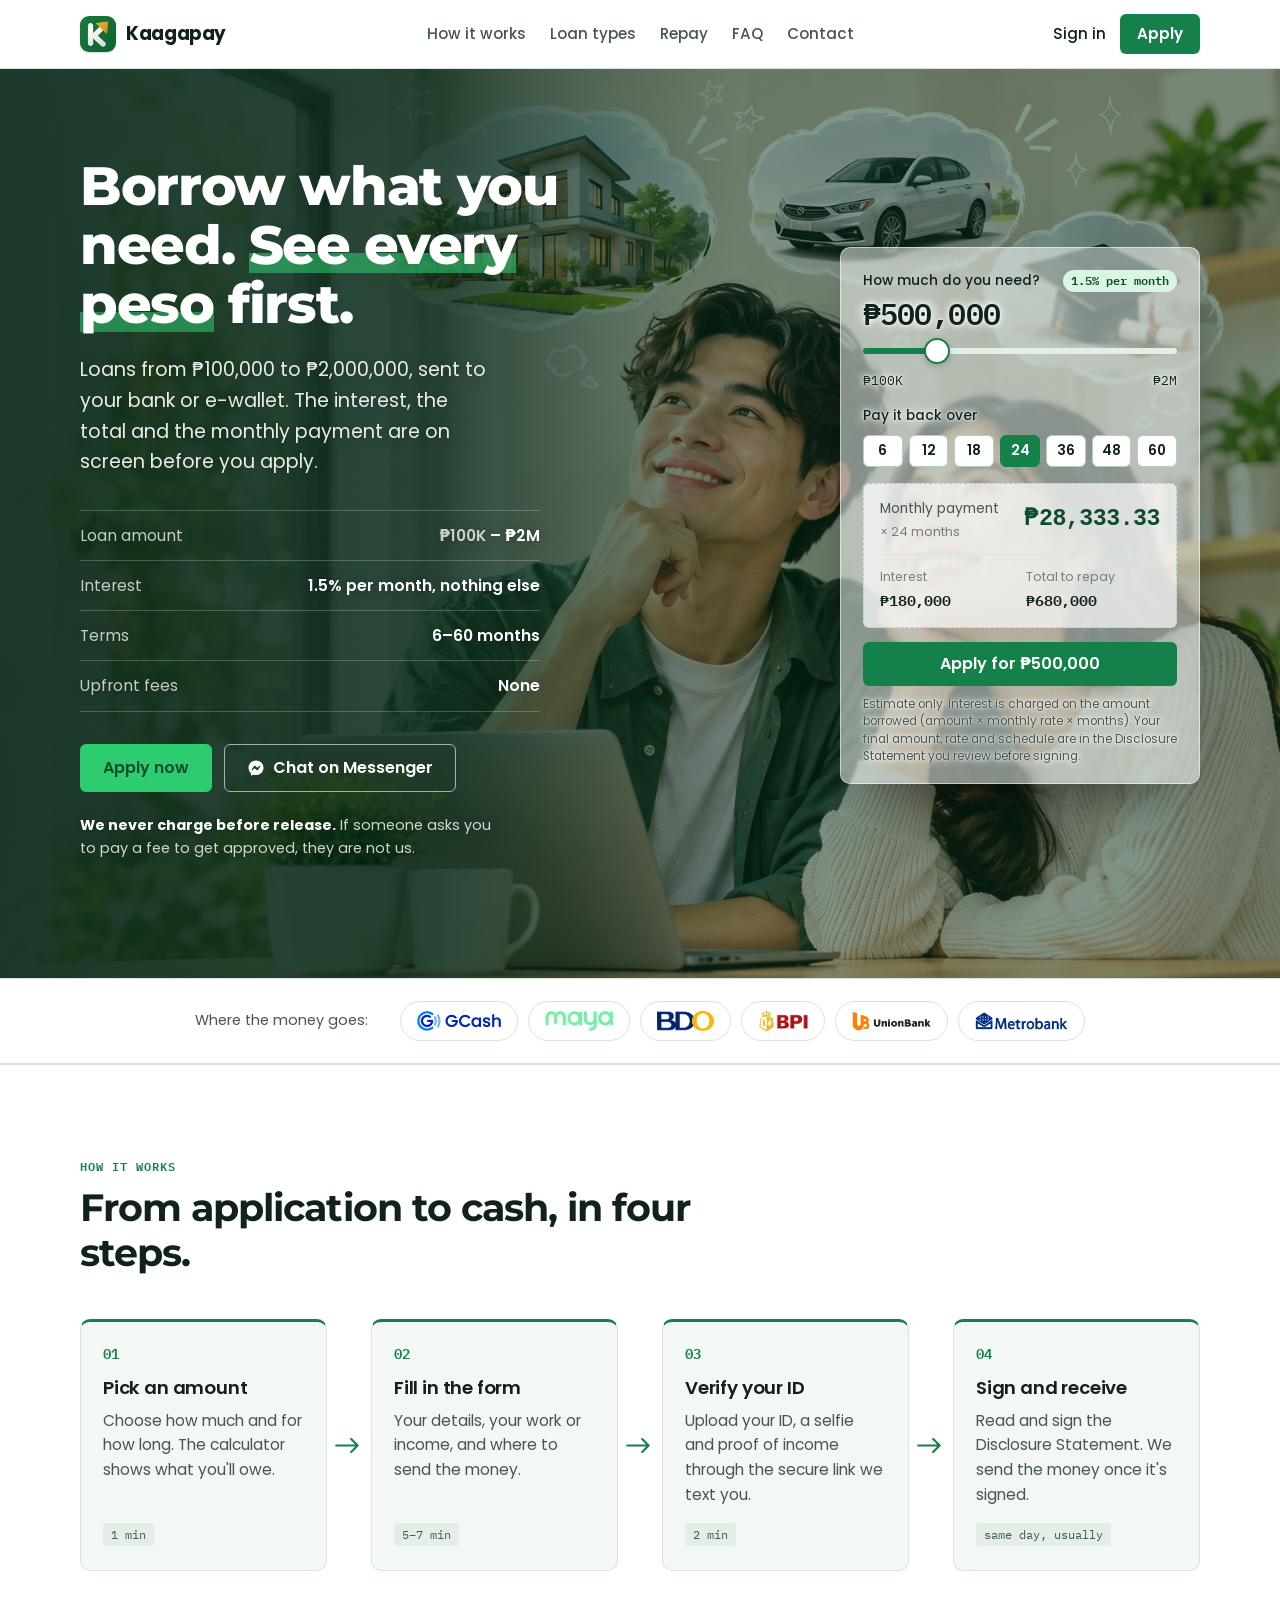
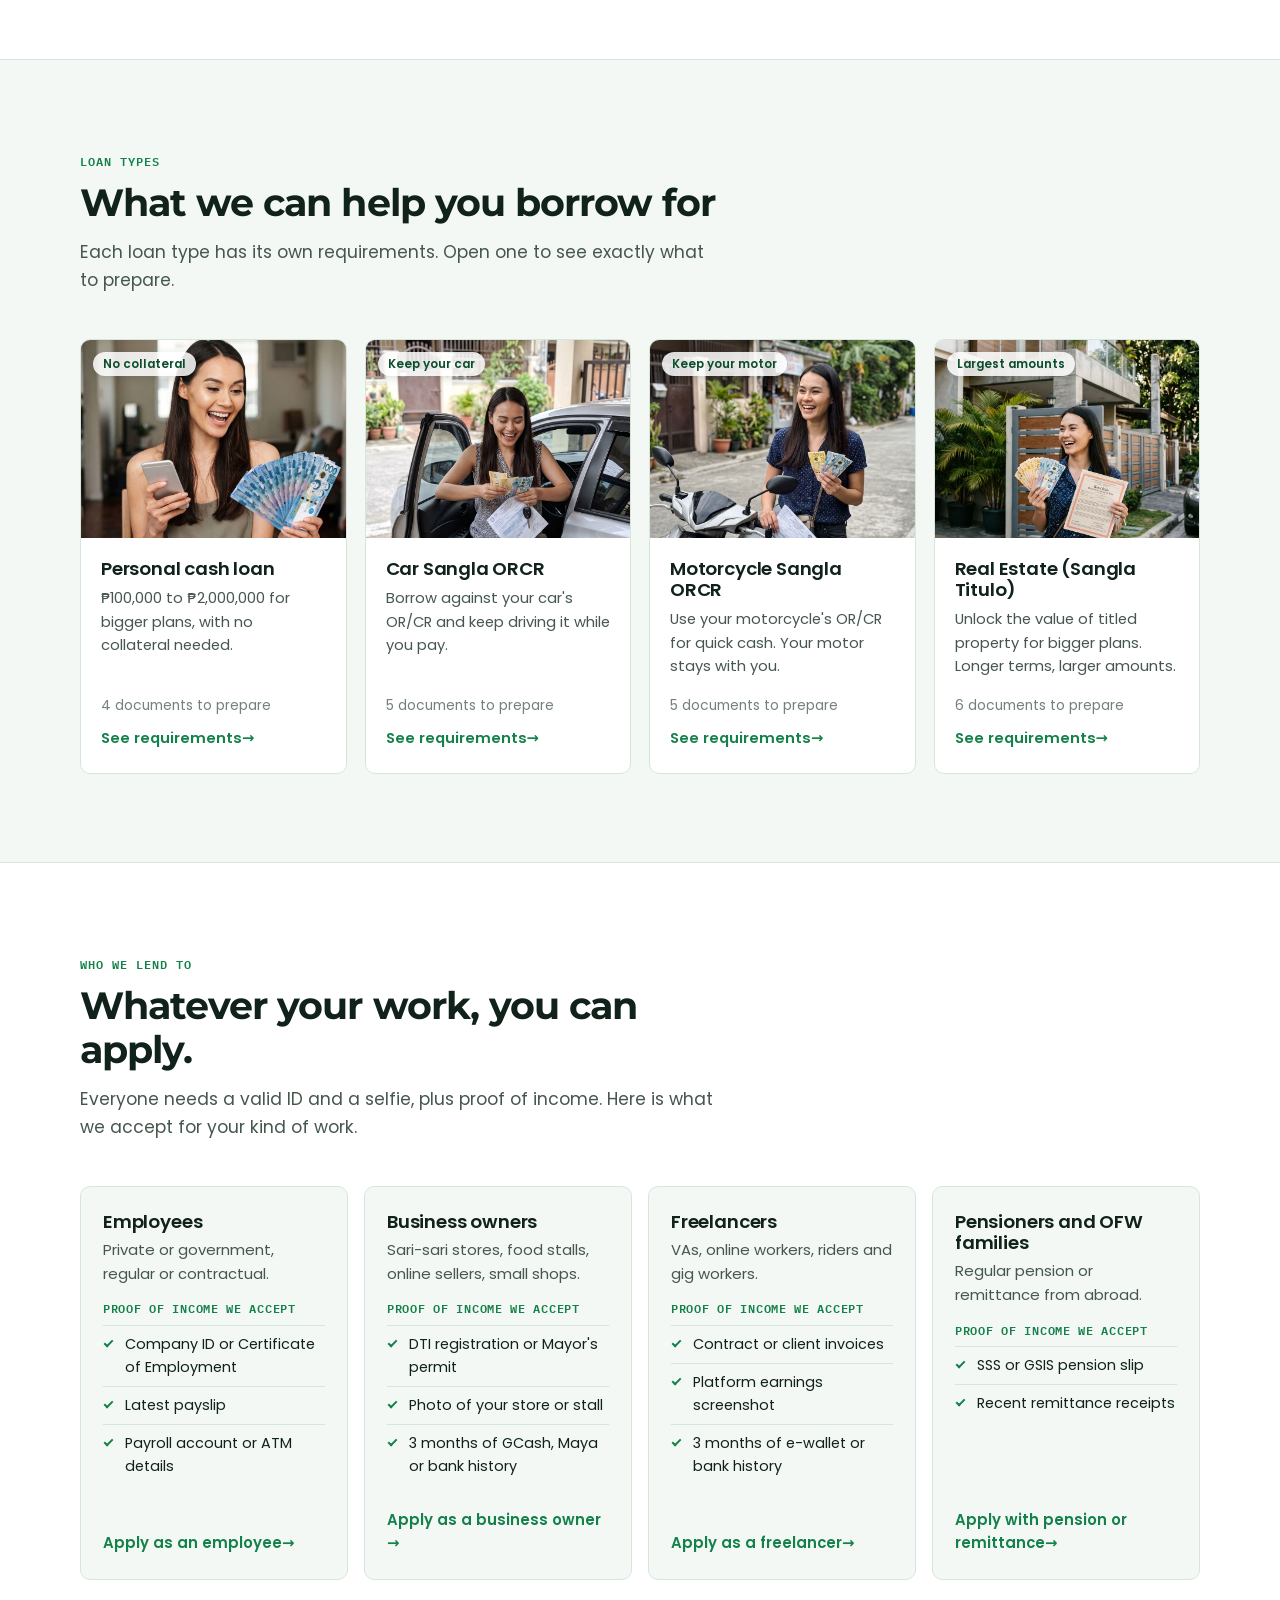
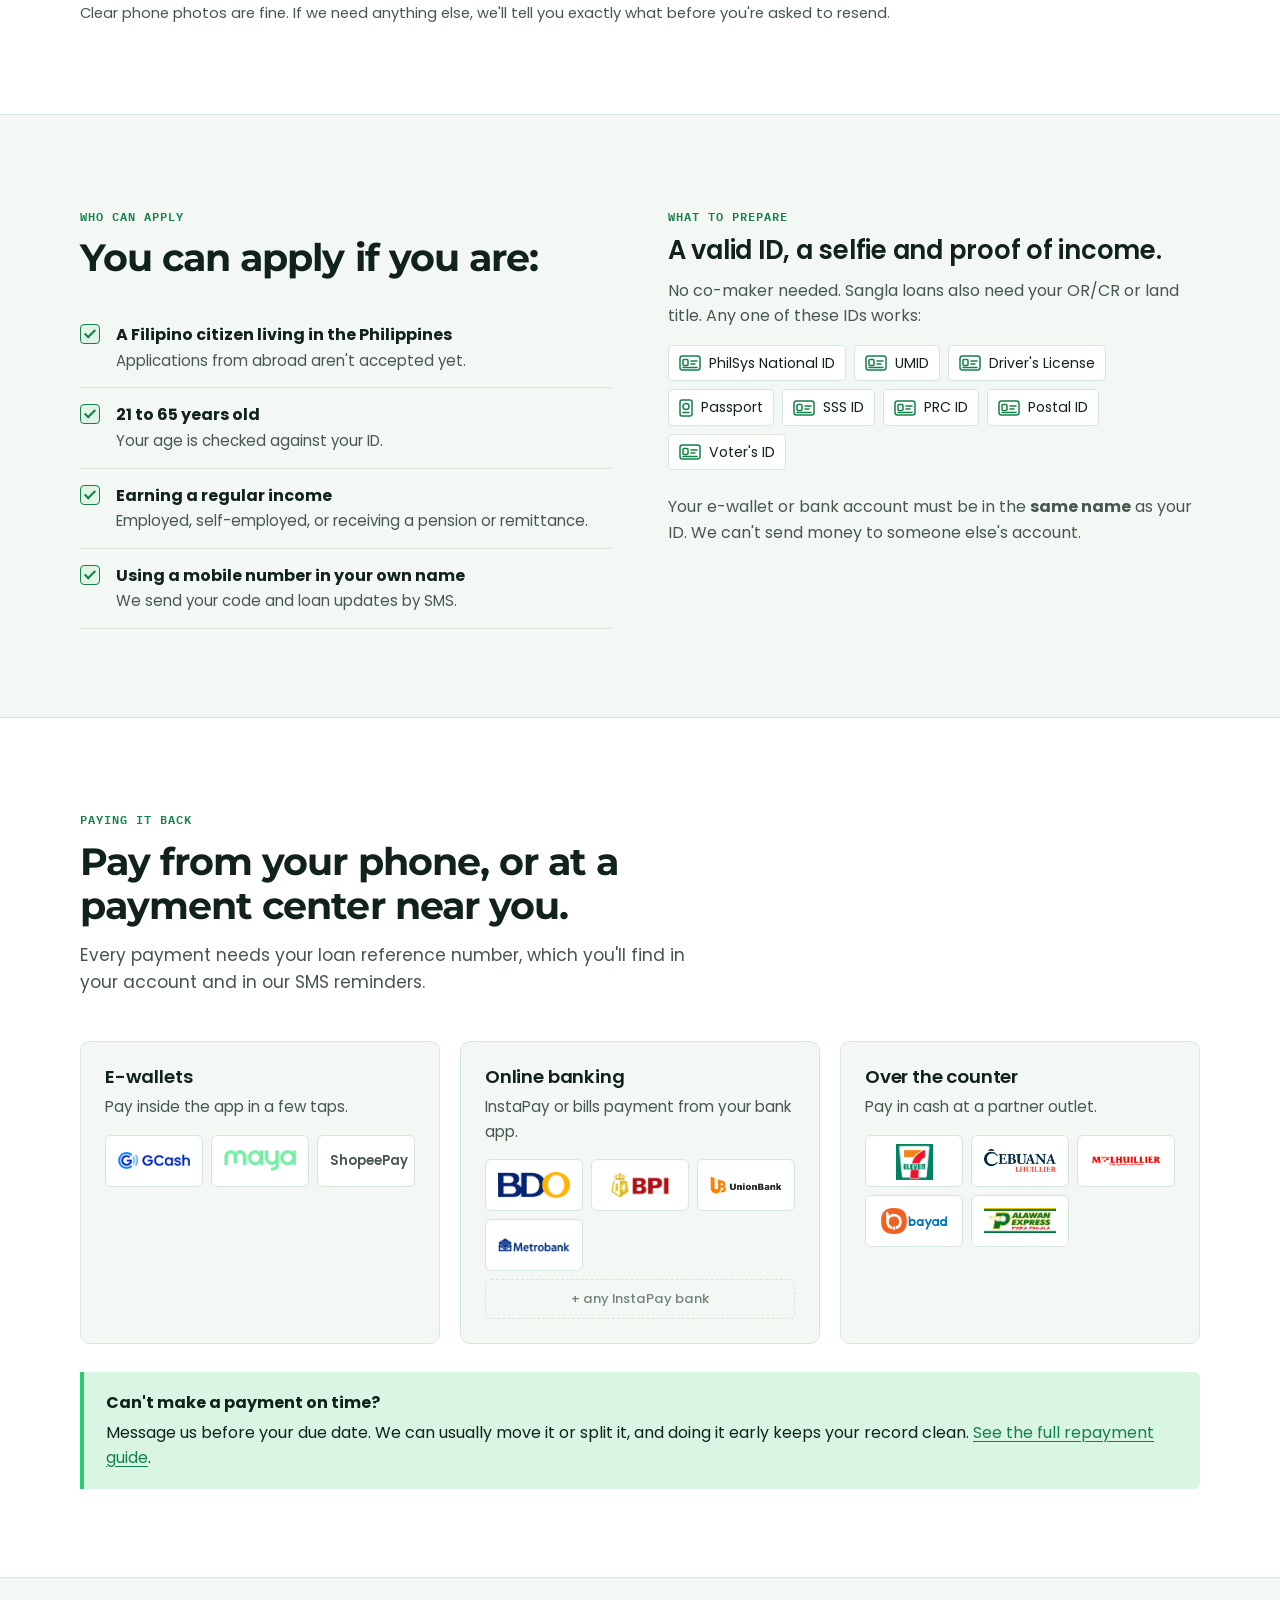
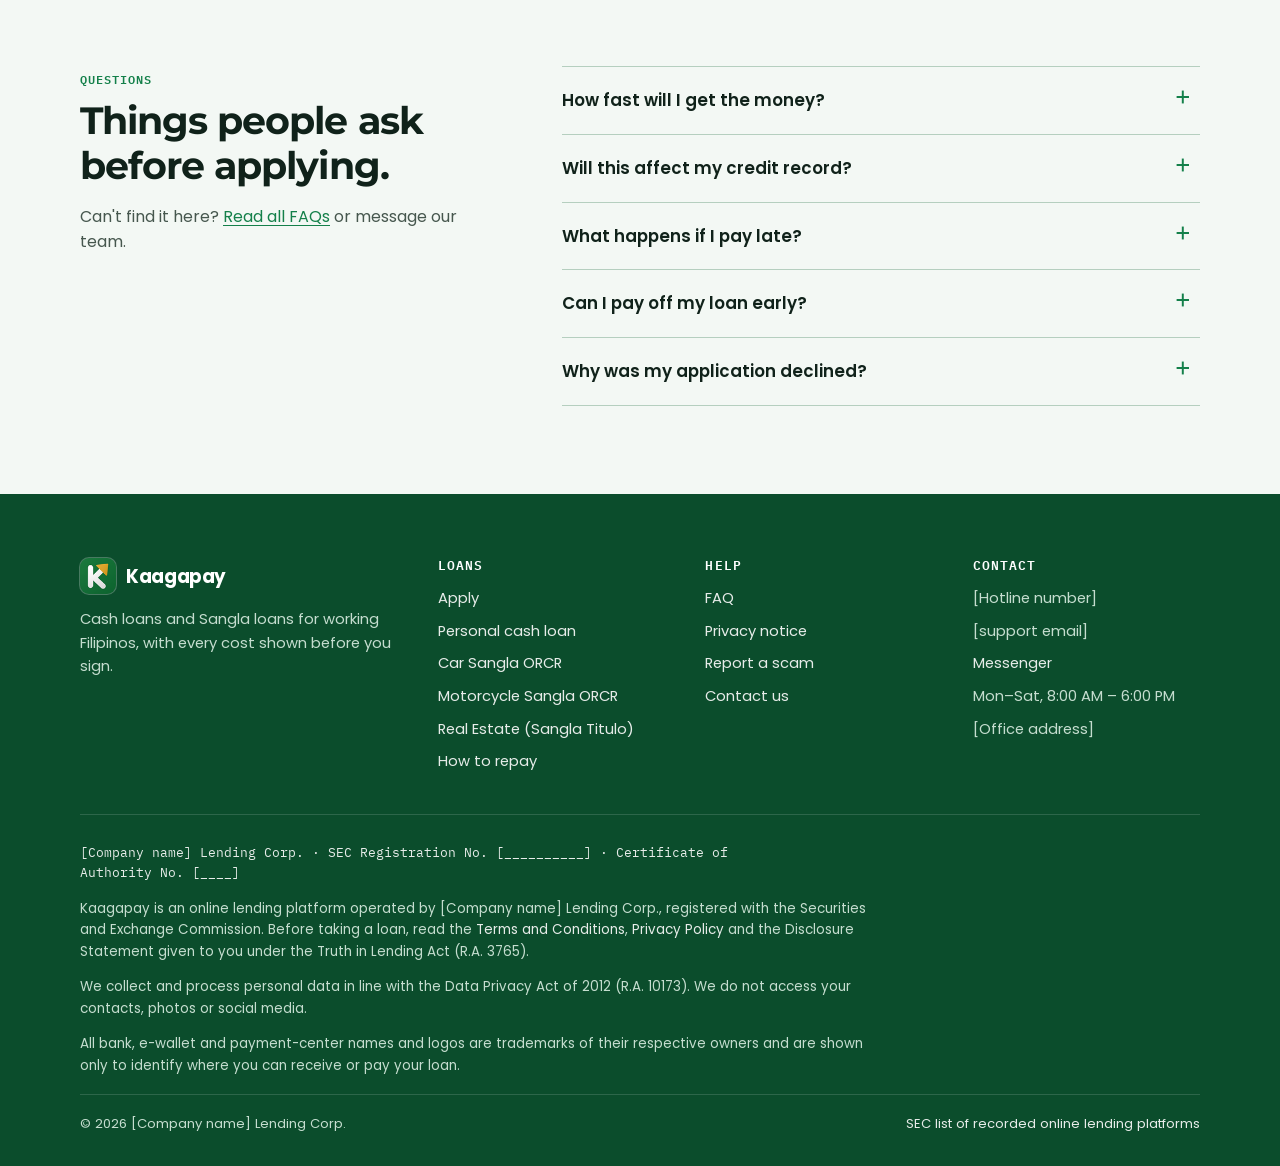
==== commit fcec2a52: "feat: Remove what it cost" ====
--- a/index.html
+++ b/index.html
@@ -23,7 +23,6 @@
     </a>
     <nav class="nav" aria-label="Main">
       <a href="#how">How it works</a>
-      <a href="#costs">Costs</a>
       <a href="#loan-types">Loan types</a>
       <a href="repay.html">Repay</a>
       <a href="faq.html">FAQ</a>
@@ -108,77 +107,6 @@
       </ul>
     </div>
   </div>
-
-  <!-- Costs: every number below is filled from LOAN_CONFIG in assets/js/main.js -->
-  <section id="costs">
-    <div class="wrap">
-      <div class="costs-head">
-        <div>
-          <span class="eyebrow">What it costs</span>
-          <h2>One rate. No processing, service or "membership" fees.</h2>
-        </div>
-        <p>You pay interest on what you borrow, for the months you borrow it. Here is a ₱500,000 loan worked out to the centavo.</p>
-      </div>
-
-      <div class="costs" id="example">
-        <!-- The money -->
-        <div class="costs-main">
-          <p class="costs-label">Borrow <strong data-ex="amount">₱500,000</strong> over <strong data-ex="term">24 months</strong> and you repay</p>
-          <p class="costs-total num" data-ex="total">₱680,000.00</p>
-
-          <div class="split" aria-hidden="true">
-            <span class="split-principal" data-ex-bar="principal"></span>
-            <span class="split-interest" data-ex-bar="interest"></span>
-          </div>
-          <dl class="split-legend">
-            <div><dt><i class="dot dot-principal"></i>Your loan</dt><dd class="num" data-ex="principal">₱500,000.00</dd></div>
-            <div><dt><i class="dot dot-interest"></i>Interest</dt><dd class="num" data-ex="interest">₱180,000.00</dd></div>
-            <div><dt><i class="dot dot-fee"></i>Fees</dt><dd class="num" data-ex="fee">₱0.00</dd></div>
-          </dl>
-
-          <p class="formula num">
-            <span data-ex="amount">₱500,000</span> × <span data-ex="monthly">1.5%</span> × <span data-ex="months">24</span> months
-            = <strong data-ex="interest">₱180,000.00</strong>
-          </p>
-
-          <div class="schedule">
-            <h3>Your payments</h3>
-            <ol>
-              <li><span><span data-ex="months">24</span> monthly payments of</span><span class="when"></span><span class="num" data-ex="installment">₱28,333.33</span></li>
-              <li><span>First payment due</span><span class="when"></span><span class="num" data-ex="first-due">—</span></li>
-              <li><span>Last payment due</span><span class="when"></span><span class="num" data-ex="last-due">—</span></li>
-            </ol>
-            <p>Pay early and you save the interest on the months you don't use. No pre-termination charge. Nominal annual rate: <span data-ex="annual">18%</span>.</p>
-          </div>
-        </div>
-
-        <!-- The fees we don't charge -->
-        <aside class="costs-fees">
-          <h3>Fees other lenders charge</h3>
-          <ul class="struck">
-            <li><s>Processing fee</s><span class="num">₱0</span></li>
-            <li><s>Service fee</s><span class="num">₱0</span></li>
-            <li><s>Membership fee</s><span class="num">₱0</span></li>
-            <li><s>Approval fee</s><span class="num">₱0</span></li>
-            <li><s>Pre-termination charge</s><span class="num">₱0</span></li>
-          </ul>
-          <p>Only a late payment charge can apply, and only if you pay after your due date. Its amount is written in your Disclosure Statement before you sign.</p>
-        </aside>
-      </div>
-
-      <!-- Promises -->
-      <div class="never-strip">
-        <p class="never-title">We will never</p>
-        <ul>
-          <li>ask for a fee before your loan is released</li>
-          <li>ask you to pay into a personal GCash or bank account</li>
-          <li>access your phone contacts or photo gallery</li>
-          <li>contact your family, friends or employer about your loan</li>
-        </ul>
-        <p class="never-note">Got a message like that using our name? <a href="contact.html#report">Report it</a> to us and to the <a href="https://www.sec.gov.ph" target="_blank" rel="noopener">SEC</a>.</p>
-      </div>
-    </div>
-  </section>
 
   <!-- How it works -->
   <section id="how" class="band">
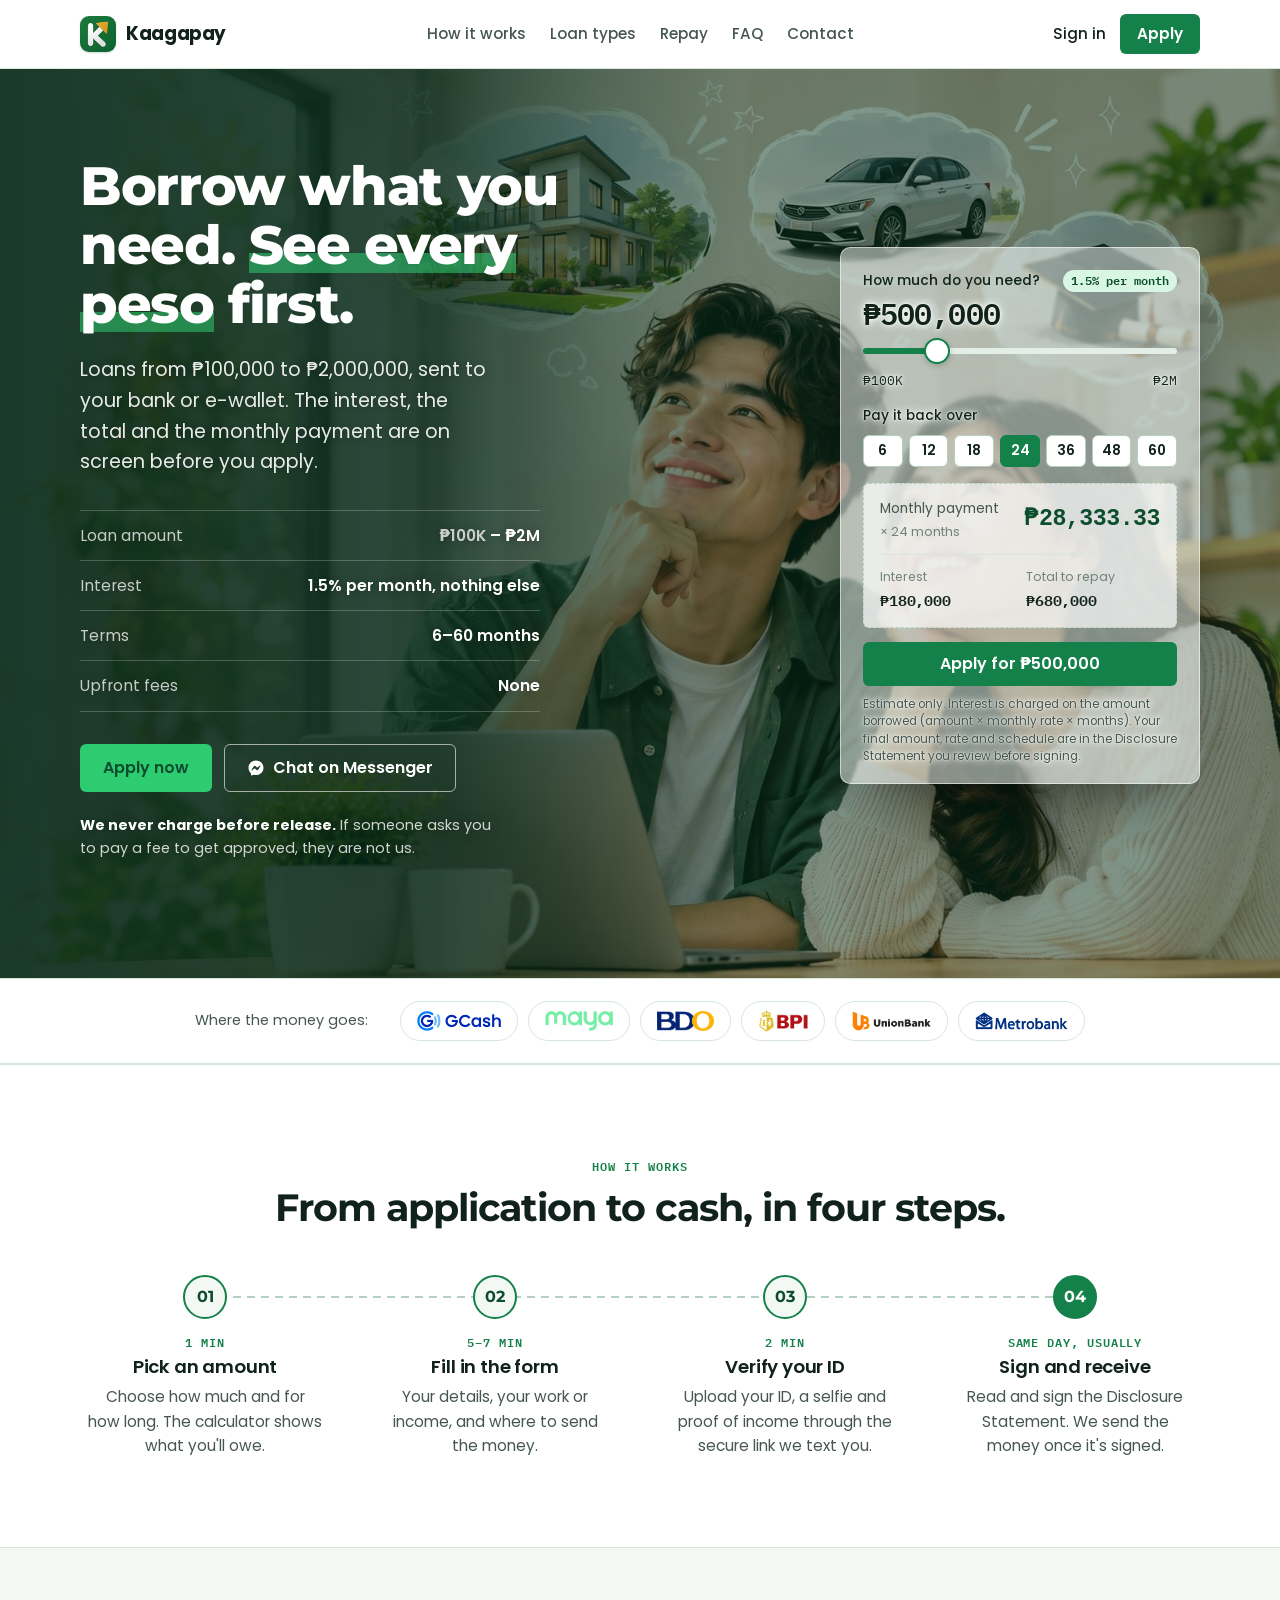
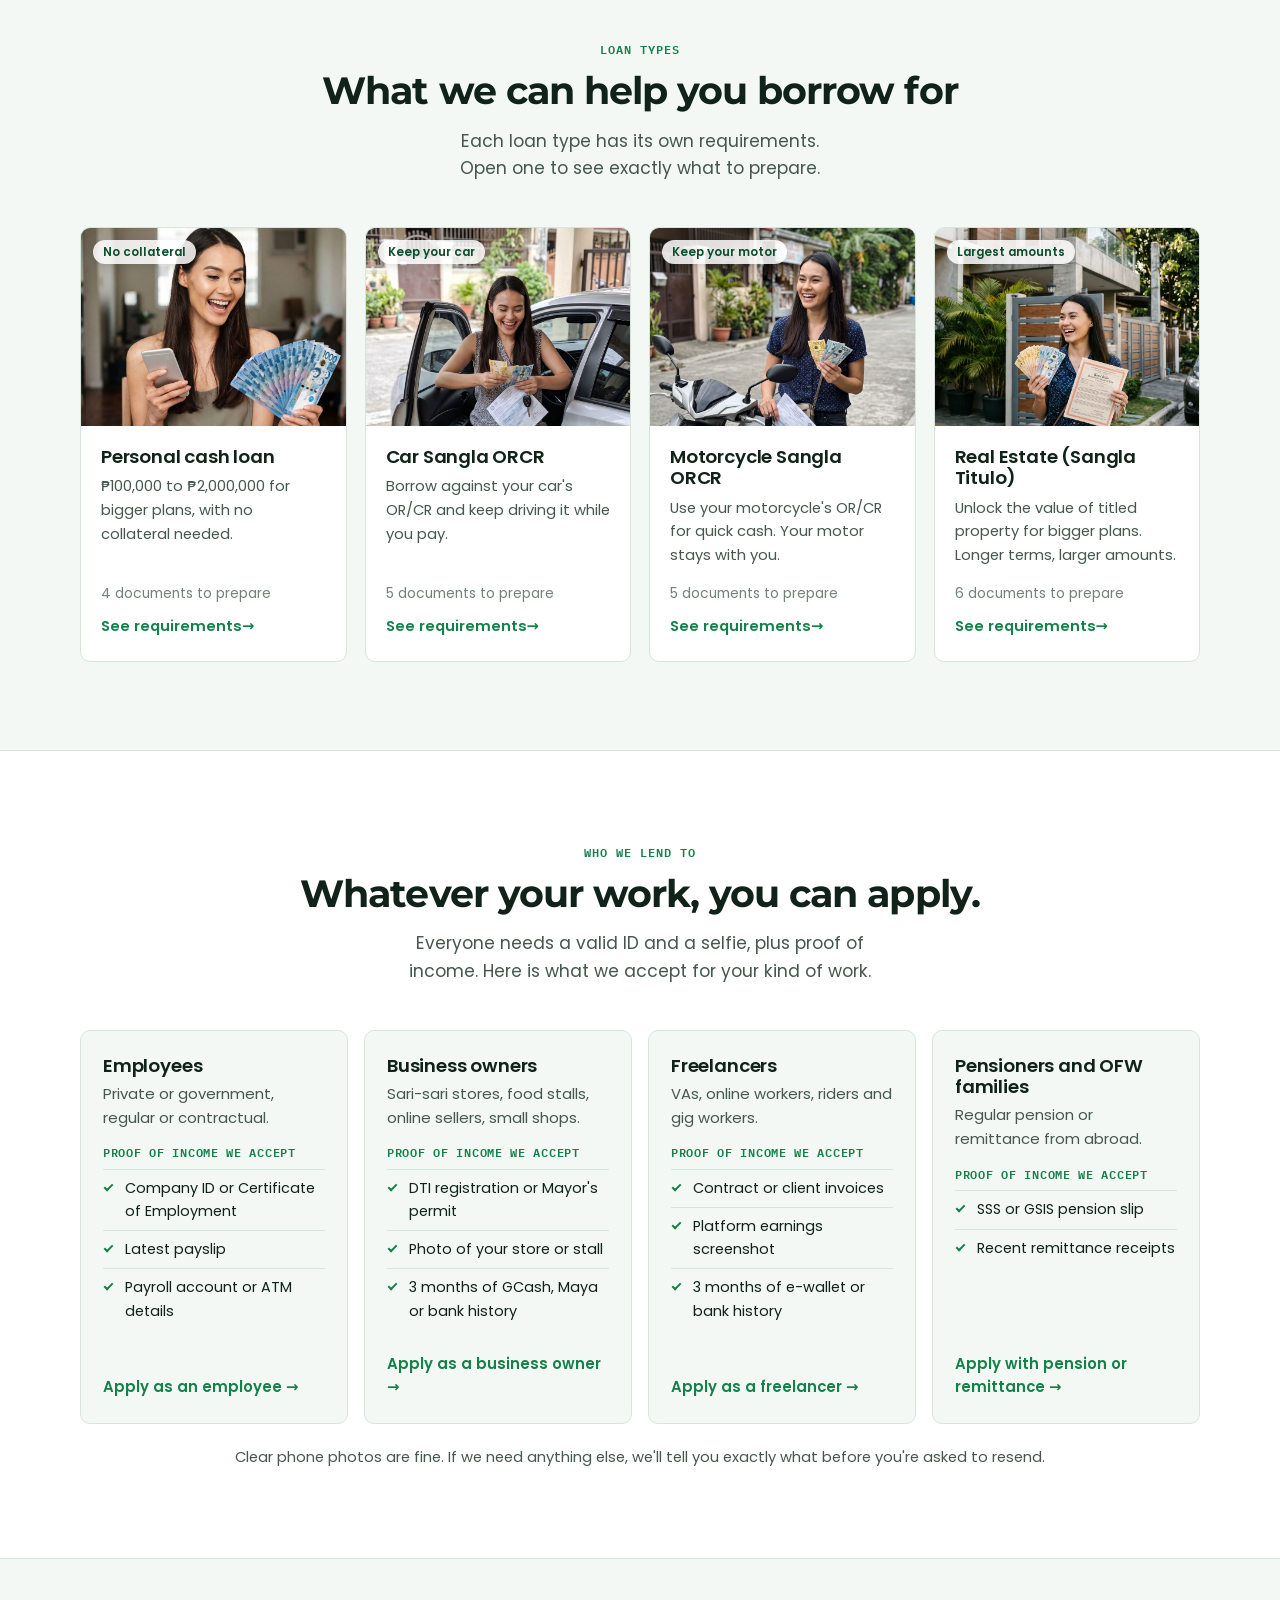
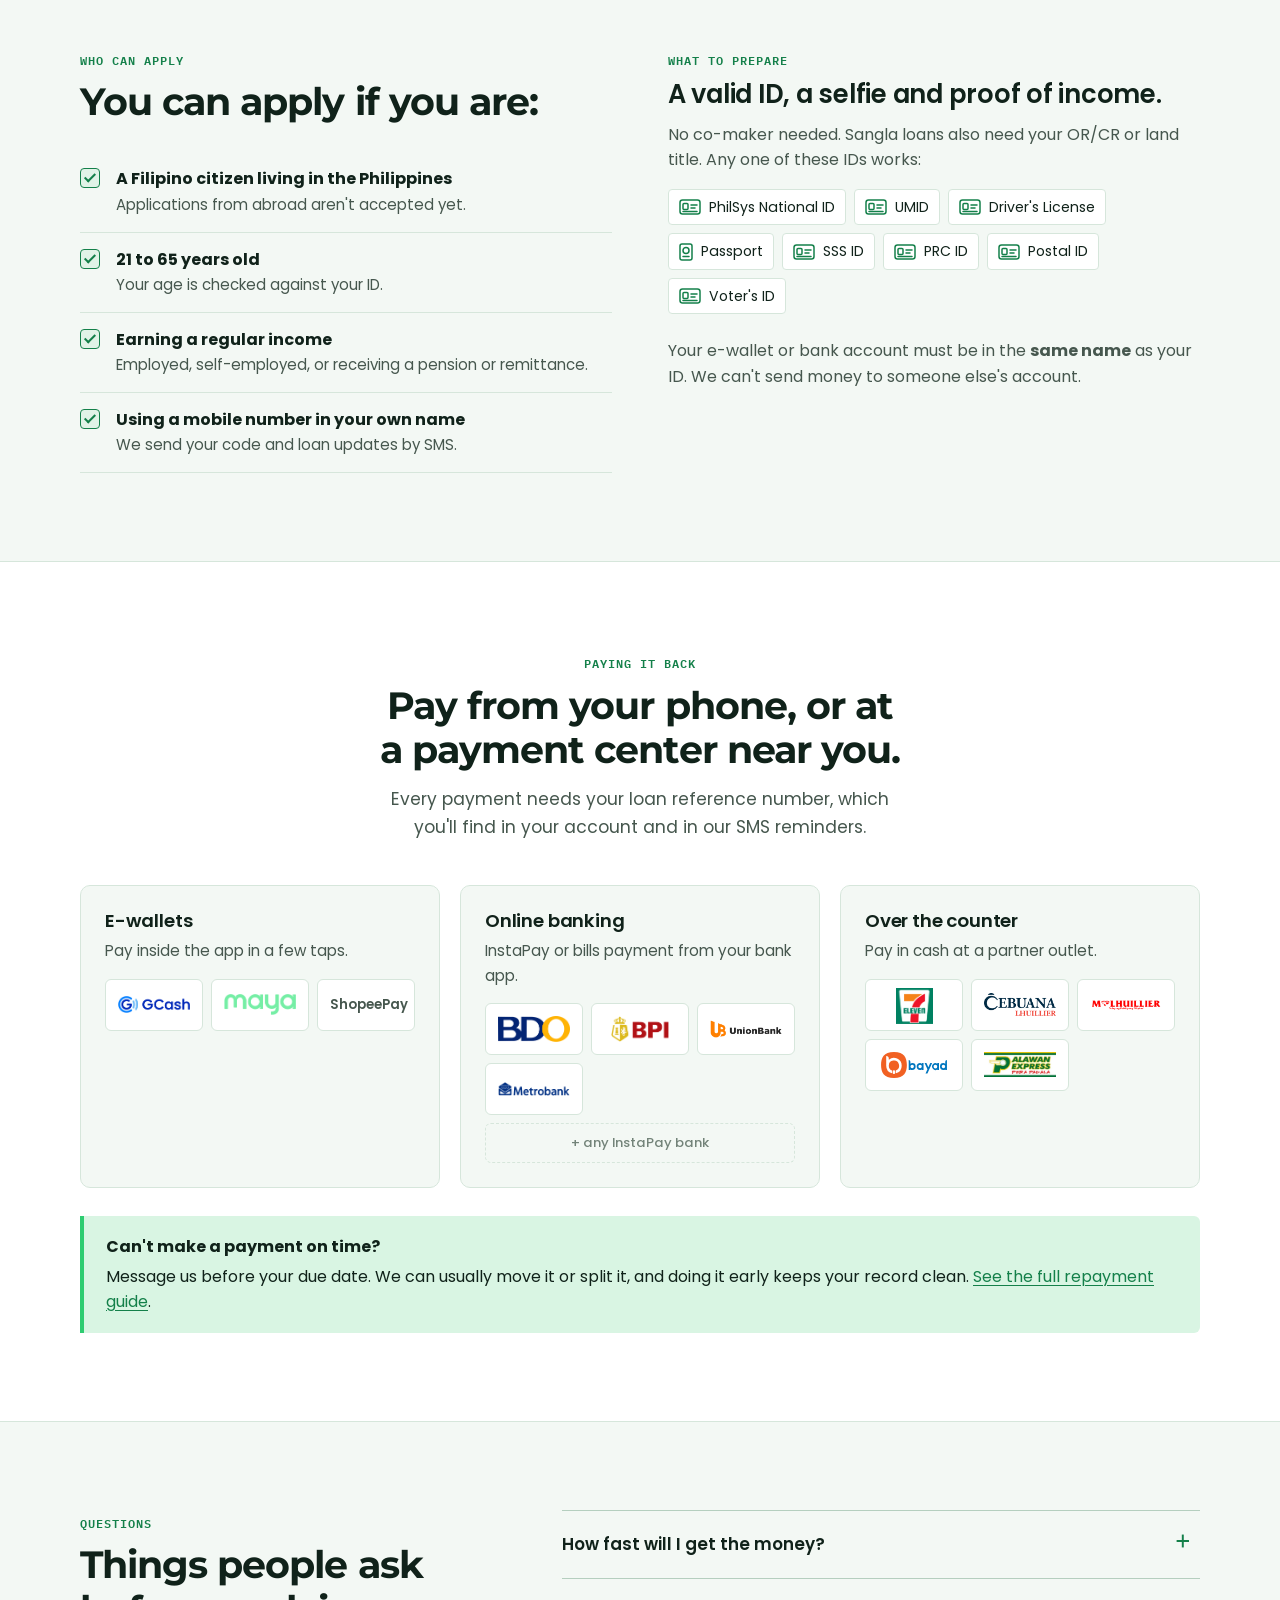
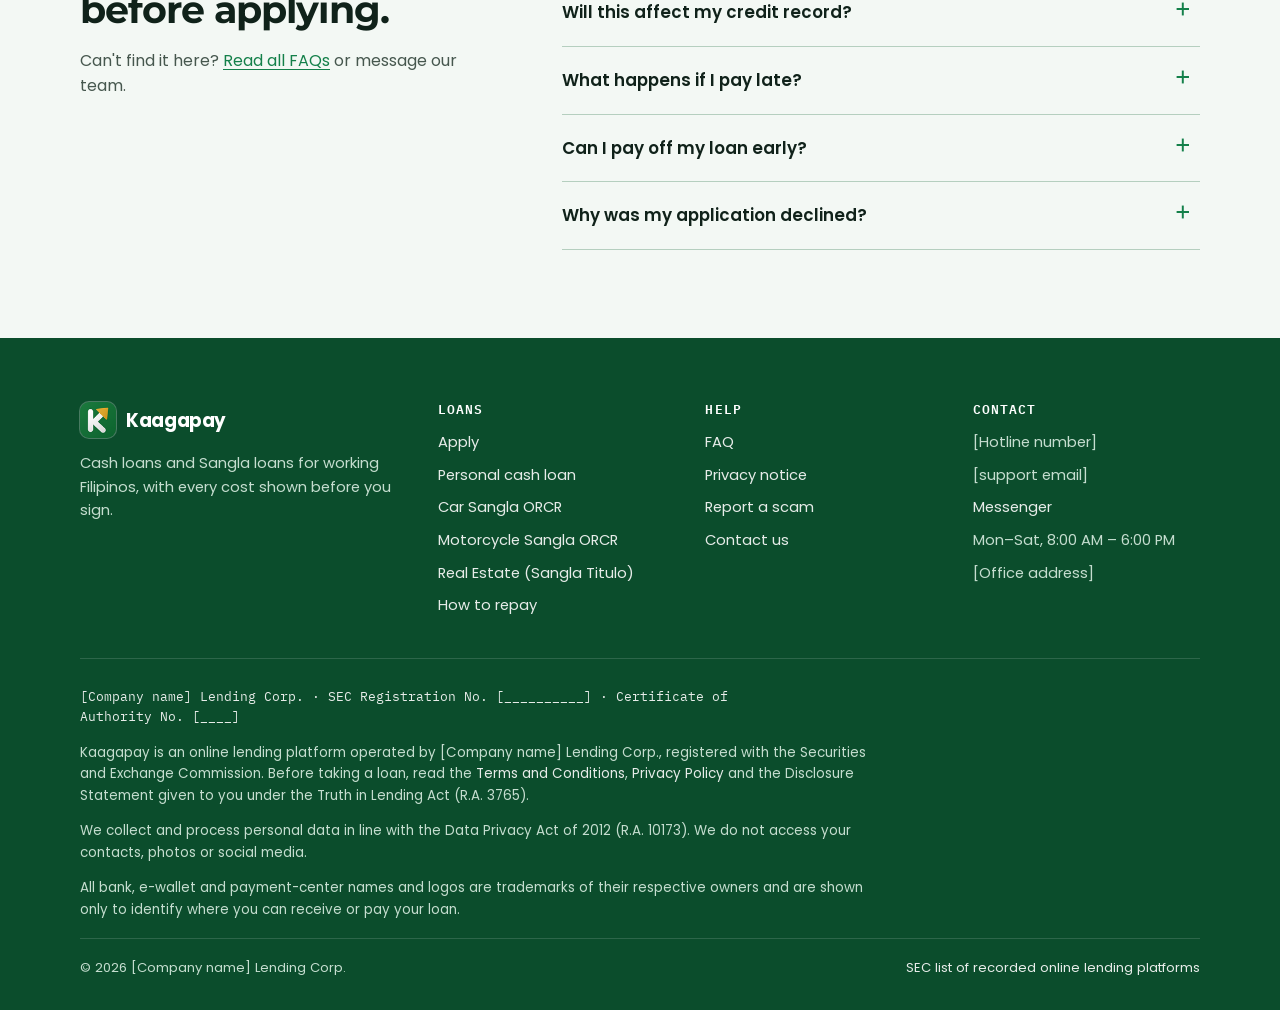
==== commit 675325ab: "feat: center all content each sections" ====
--- a/index.html
+++ b/index.html
@@ -52,8 +52,7 @@
         </ul>
         <div class="hero-ctas">
           <a class="btn btn-primary" href="apply.html">Apply now</a>
-          <!-- Replace "yourpage" with your Facebook Page username -->
-          <a class="btn btn-ghost btn-messenger" href="https://m.me/yourpage" target="_blank" rel="noopener">
+          <a class="btn btn-ghost btn-messenger" href="https://www.facebook.com/profile.php?id=61596102432290" target="_blank" rel="noopener">
             <svg width="18" height="18" viewBox="0 0 24 24" aria-hidden="true"><path fill="currentColor" d="M12 2C6.36 2 2 6.13 2 11.7c0 2.91 1.19 5.44 3.14 7.17.16.14.26.35.27.57l.05 1.78a.8.8 0 0 0 1.12.71l1.98-.87a.8.8 0 0 1 .53-.04c.91.25 1.88.38 2.91.38 5.64 0 10-4.13 10-9.7S17.64 2 12 2Zm6 7.46-2.94 4.66a1.5 1.5 0 0 1-2.17.4l-2.34-1.75a.6.6 0 0 0-.72 0l-3.16 2.4c-.42.32-.97-.18-.69-.63l2.94-4.66a1.5 1.5 0 0 1 2.17-.4l2.34 1.75a.6.6 0 0 0 .72 0l3.16-2.4c.42-.32.97.18.69.63Z"/></svg>
             Chat on Messenger
           </a>
@@ -425,7 +424,7 @@
         <ul>
           <li>[Hotline number]</li>
           <li>[support email]</li>
-          <li><a href="https://m.me/yourpage" target="_blank" rel="noopener">Messenger</a></li>
+          <li><a href="https://www.facebook.com/profile.php?id=61596102432290" target="_blank" rel="noopener">Messenger</a></li>
           <li>Mon–Sat, 8:00 AM – 6:00 PM</li>
           <li>[Office address]</li>
         </ul>
--- a/assets/css/style.css
+++ b/assets/css/style.css
@@ -139,8 +139,9 @@
 /* ---------- Sections ---------- */
 section { padding: 88px 0; }
 section[id], [id="calc"] { scroll-margin-top: 68px; }
-.section-head { max-width: 640px; margin-bottom: 44px; }
-.section-head p { color: var(--ink-2); font-size: 1.08rem; margin-top: 14px; }
+.section-head { max-width: 760px; margin: 0 auto 44px; text-align: center; }
+.section-head h2 { text-wrap: balance; }
+.section-head p { color: var(--ink-2); font-size: 1.08rem; margin: 14px auto 0; max-width: 640px; text-wrap: balance; }
 .eyebrow {
   display: inline-block; margin-bottom: 14px;
   font: 600 .78rem/1 var(--mono); letter-spacing: .08em; text-transform: uppercase; color: var(--green);
@@ -466,22 +467,75 @@
   .schedule li .num { grid-row: 1 / span 2; grid-column: 2; align-self: center; }
 }
 
-/* ---------- Steps ---------- */
-.steps { list-style: none; padding: 0; margin: 0; display: grid; grid-template-columns: repeat(4, 1fr); gap: 16px; }
-.steps li {
-  position: relative; display: flex; flex-direction: column;
-  padding: 24px 22px; background: var(--paper);
-  border: 1px solid var(--line); border-top: 3px solid var(--green); border-radius: var(--radius-lg);
-}
-.steps li p { flex: 1; }
-.steps li .step-time { align-self: flex-start; }
-.step-num { font: 600 .85rem/1 var(--mono); color: var(--green); display: block; margin-bottom: 18px; }
-.steps h3 { margin-bottom: 10px; }
-.steps p { color: var(--ink-2); font-size: .97rem; }
-.step-time { display: inline-block; font: .78rem/1 var(--mono); color: var(--ink-2); background: var(--paper-2); padding: 5px 8px; border-radius: 3px; }
-
-@media (max-width: 900px) { .steps { grid-template-columns: 1fr 1fr; } }
-@media (max-width: 560px) { .steps { grid-template-columns: 1fr; gap: 12px; } }
+/* ---------- Steps: a timeline, not boxes ----------
+   One track runs through four numbered stops. Under each stop: time, title, text.
+   A small dot travels along the track (step 1 to 4) and loops. */
+.steps {
+  --node: 44px;
+  position: relative; list-style: none; padding: 0; margin: 0;
+  display: grid; grid-template-columns: repeat(4, 1fr); gap: 0 40px;
+}
+/* the track */
+.steps::before {
+  content: ""; position: absolute; z-index: 0;
+  /* runs from the centre of column 1 to the centre of column 4 (4 columns, 40px gaps:
+     half a column = (100% - 120px) / 8 = 12.5% - 15px) */
+  top: calc(var(--node) / 2 - 1px); left: calc(12.5% - 15px); right: calc(12.5% - 15px);
+  height: 2px;
+  background: repeating-linear-gradient(90deg, var(--line-2) 0 8px, transparent 8px 14px);
+}
+/* the travelling dot */
+.steps::after {
+  content: ""; position: absolute; z-index: 1;
+  top: calc(var(--node) / 2 - 5px); left: calc(12.5% - 20px);
+  width: 10px; height: 10px; border-radius: 50%;
+  background: var(--accent); box-shadow: 0 0 0 4px rgba(46, 204, 113, .2);
+  animation: travel-x 5s cubic-bezier(.45, 0, .25, 1) infinite;
+}
+@keyframes travel-x {
+  0%   { left: calc(12.5% - 20px); opacity: 0; }
+  8%   { opacity: 1; }
+  88%  { opacity: 1; }
+  100% { left: calc(87.5% + 10px); opacity: 0; }
+}
+
+.steps li { position: relative; z-index: 2; display: flex; flex-direction: column; align-items: center; text-align: center; padding: 0; }
+.step-num {
+  order: 0; display: grid; place-items: center;
+  width: var(--node); height: var(--node); border-radius: 50%;
+  background: var(--surface); border: 2px solid var(--green); color: var(--green-deep);
+  font: 700 1rem/1 var(--font-display);
+  transition: background-color .25s var(--ease), color .25s var(--ease), transform .3s var(--ease);
+}
+.steps li:last-child .step-num { background: var(--green); color: #fff; }
+.step-time {
+  order: 1; margin: 18px 0 8px;
+  font: 600 .72rem/1 var(--mono); letter-spacing: .08em; text-transform: uppercase; color: var(--green);
+}
+.steps h3 { order: 2; margin: 0 0 8px; font-size: 1.15rem; }
+.steps p { order: 3; margin: 0; color: var(--ink-2); font-size: .96rem; max-width: 26ch; }
+.steps li:hover .step-num { background: var(--green); color: #fff; transform: scale(1.06); }
+.band .step-num { background: var(--paper); }
+.band .steps li:last-child .step-num, .band .steps li:hover .step-num { background: var(--green); }
+
+/* Tablets: two rows of two; the track is dropped, numbers carry the order */
+@media (max-width: 900px) {
+  .steps { grid-template-columns: 1fr 1fr; gap: 40px 32px; }
+  .steps::before, .steps::after { display: none; }
+}
+/* Phones: a vertical track on the left */
+@media (max-width: 560px) {
+  .steps { grid-template-columns: 1fr; gap: 28px; --node: 38px; }
+  .steps::before {
+    display: block; top: calc(var(--node) / 2); bottom: calc(var(--node) * 1.5); left: calc(var(--node) / 2 - 1px); right: auto;
+    width: 2px; height: auto;
+    background: repeating-linear-gradient(180deg, var(--line-2) 0 8px, transparent 8px 14px);
+  }
+  .steps li { display: grid; grid-template-columns: var(--node) 1fr; column-gap: 16px; align-items: normal; text-align: left; }
+  .step-num { grid-row: 1 / span 3; }
+  .step-time { margin: 4px 0 6px; }
+  .steps h3, .steps p, .step-time { grid-column: 2; }
+}
 
 /* ---------- Hero CTAs / Messenger ---------- */
 .hero-ctas { display: flex; flex-wrap: wrap; gap: 12px; margin: 0 0 22px; }
@@ -506,7 +560,7 @@
 .audience-link { margin-top: auto; font-weight: 600; font-size: .93rem; text-decoration: none; }
 .audience-link::after { content: " →"; }
 .audience-link:hover { text-decoration: underline; }
-.audience-note { margin: 22px 0 0; color: var(--ink-2); font-size: .92rem; }
+.audience-note { margin: 22px 0 0; color: var(--ink-2); font-size: .92rem; text-align: center; }
 @media (max-width: 1000px) { .audience-grid { grid-template-columns: 1fr 1fr; } }
 @media (max-width: 560px) { .audience-grid { grid-template-columns: 1fr; } }
 
@@ -1014,59 +1068,18 @@
 .js-anim .reveal.is-in { animation: rise .7s var(--ease) both; animation-delay: calc(var(--i, 0) * 70ms); }
 
 /* ---- Cards ---- */
-.product, .audience, .repay-card, .channel, .panel, .partner-box, .payout-list li, .steps li {
+.product, .audience, .repay-card, .channel, .panel, .partner-box, .payout-list li {
   transition: transform .3s var(--ease), box-shadow .3s var(--ease), border-color .3s var(--ease), background-color .3s;
 }
-.product:hover, .audience:hover, .repay-card:hover, .channel:hover, .panel:hover, .steps li:hover {
+.product:hover, .audience:hover, .repay-card:hover, .channel:hover, .panel:hover {
   transform: translateY(-4px);
   border-color: var(--line-2);
   box-shadow: 0 18px 32px -24px rgba(16, 34, 26, .5);
 }
-.steps li:hover { border-top-color: var(--green); }
-
-/* Moving arrows in the gaps, connecting each step box to the next.
-   Delays are staggered so the motion travels left to right like a relay. */
-@keyframes nudge-x { 0%, 100% { translate: -5px 0; opacity: .35; } 50% { translate: 5px 0; opacity: 1; } }
-@keyframes nudge-y { 0%, 100% { translate: 0 -4px; opacity: .35; } 50% { translate: 0 4px; opacity: 1; } }
-.steps { gap: 44px; }
-.steps li:last-child::after { display: none; }
-.steps li::after {
-  /* centred in the 44px gap to the right of the box */
-  content: ""; position: absolute; top: 50%; right: -35px; margin-top: -8px; width: 26px; height: 16px;
-  pointer-events: none;
-  background: var(--green);
-  -webkit-mask: url("data:image/svg+xml,%3Csvg xmlns='http://www.w3.org/2000/svg' viewBox='0 0 24 14'%3E%3Cpath d='M1 7h20M15 1l6 6-6 6' fill='none' stroke='black' stroke-width='2' stroke-linecap='round' stroke-linejoin='round'/%3E%3C/svg%3E") no-repeat center / contain;
-          mask: url("data:image/svg+xml,%3Csvg xmlns='http://www.w3.org/2000/svg' viewBox='0 0 24 14'%3E%3Cpath d='M1 7h20M15 1l6 6-6 6' fill='none' stroke='black' stroke-width='2' stroke-linecap='round' stroke-linejoin='round'/%3E%3C/svg%3E") no-repeat center / contain;
-  animation: nudge-x 1.6s ease-in-out infinite;
-  transition: background-color .25s var(--ease);
-}
-.steps li:nth-child(2)::after { animation-delay: .2s; }
-.steps li:nth-child(3)::after { animation-delay: .4s; }
-.steps li:nth-child(4)::after { animation-delay: .6s; }
-.steps li:hover::after { background: var(--accent); }
-/* Two columns: the arrow after box 2 would point at nothing, so hide it */
-@media (max-width: 900px) {
-  .steps { gap: 28px 44px; }
-  .steps li:nth-child(2)::after { display: none; }
-}
-/* One column: arrows sit in the gap below each box and point down */
-@media (max-width: 560px) {
-  .steps { gap: 40px; }
-  .steps li:nth-child(2)::after { display: block; }
-  .steps li::after {
-    top: auto; right: auto; left: 50%; bottom: -29px;
-    margin: 0 0 0 -13px; rotate: 90deg; animation-name: nudge-y;
-  }
-}
-.payout-list li:hover { transform: translateY(-2px); border-color: var(--line-2); }
-.audience-link::after { display: inline-block; transition: transform .25s var(--ease); }
-.audience-link:hover::after { transform: translateX(4px); }
 .id-list li, .repay-card li { transition: border-color .2s, background-color .2s; }
 .id-list li:hover, .repay-card li:hover { border-color: var(--green); background: var(--green-tint); }
 .checklist li::before { transition: background-color .25s, transform .25s var(--ease); }
 .checklist li:hover::before { transform: scale(1.1); background: var(--accent-soft); }
-.steps li .step-num { transition: transform .3s var(--ease); display: inline-block; }
-.steps li:hover .step-num { transform: translateX(4px); }
 
 /* ---- FAQ accordions ---- */
 .faq-list summary { transition: color .2s var(--ease); }
